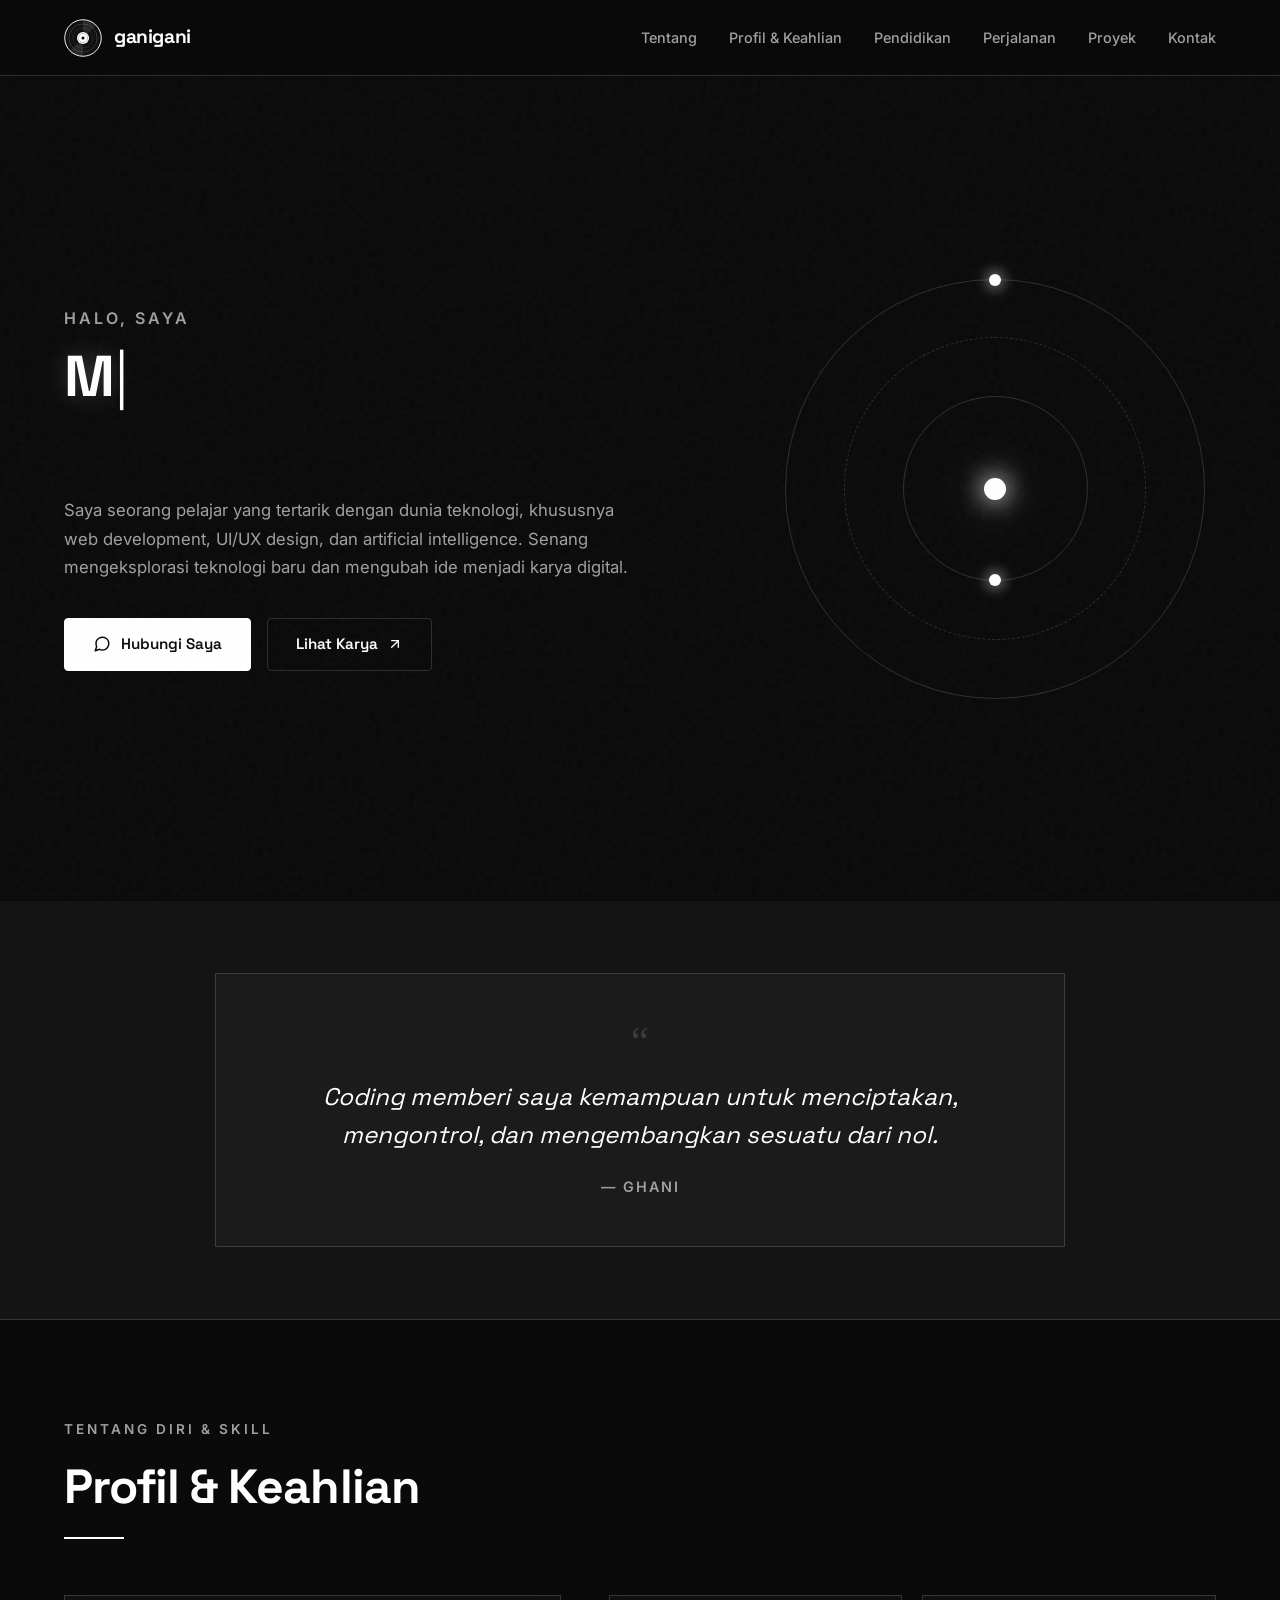
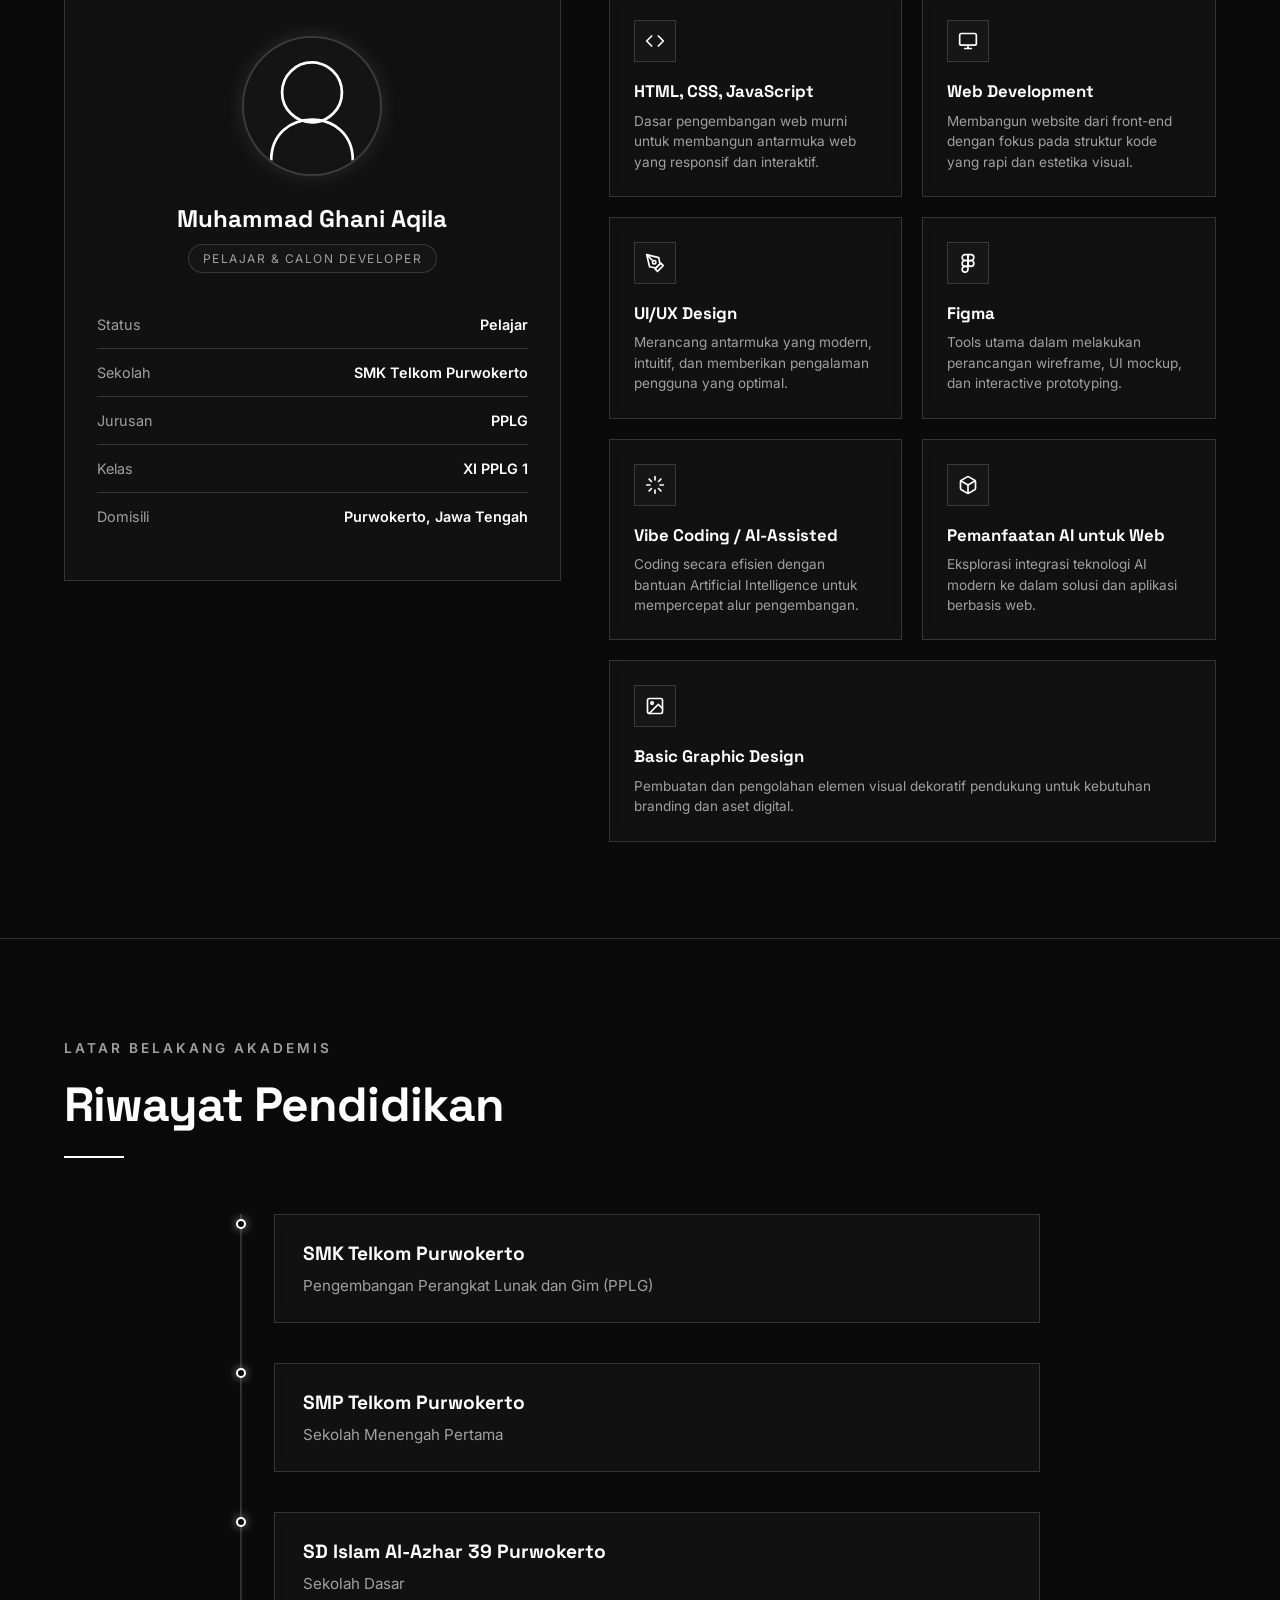
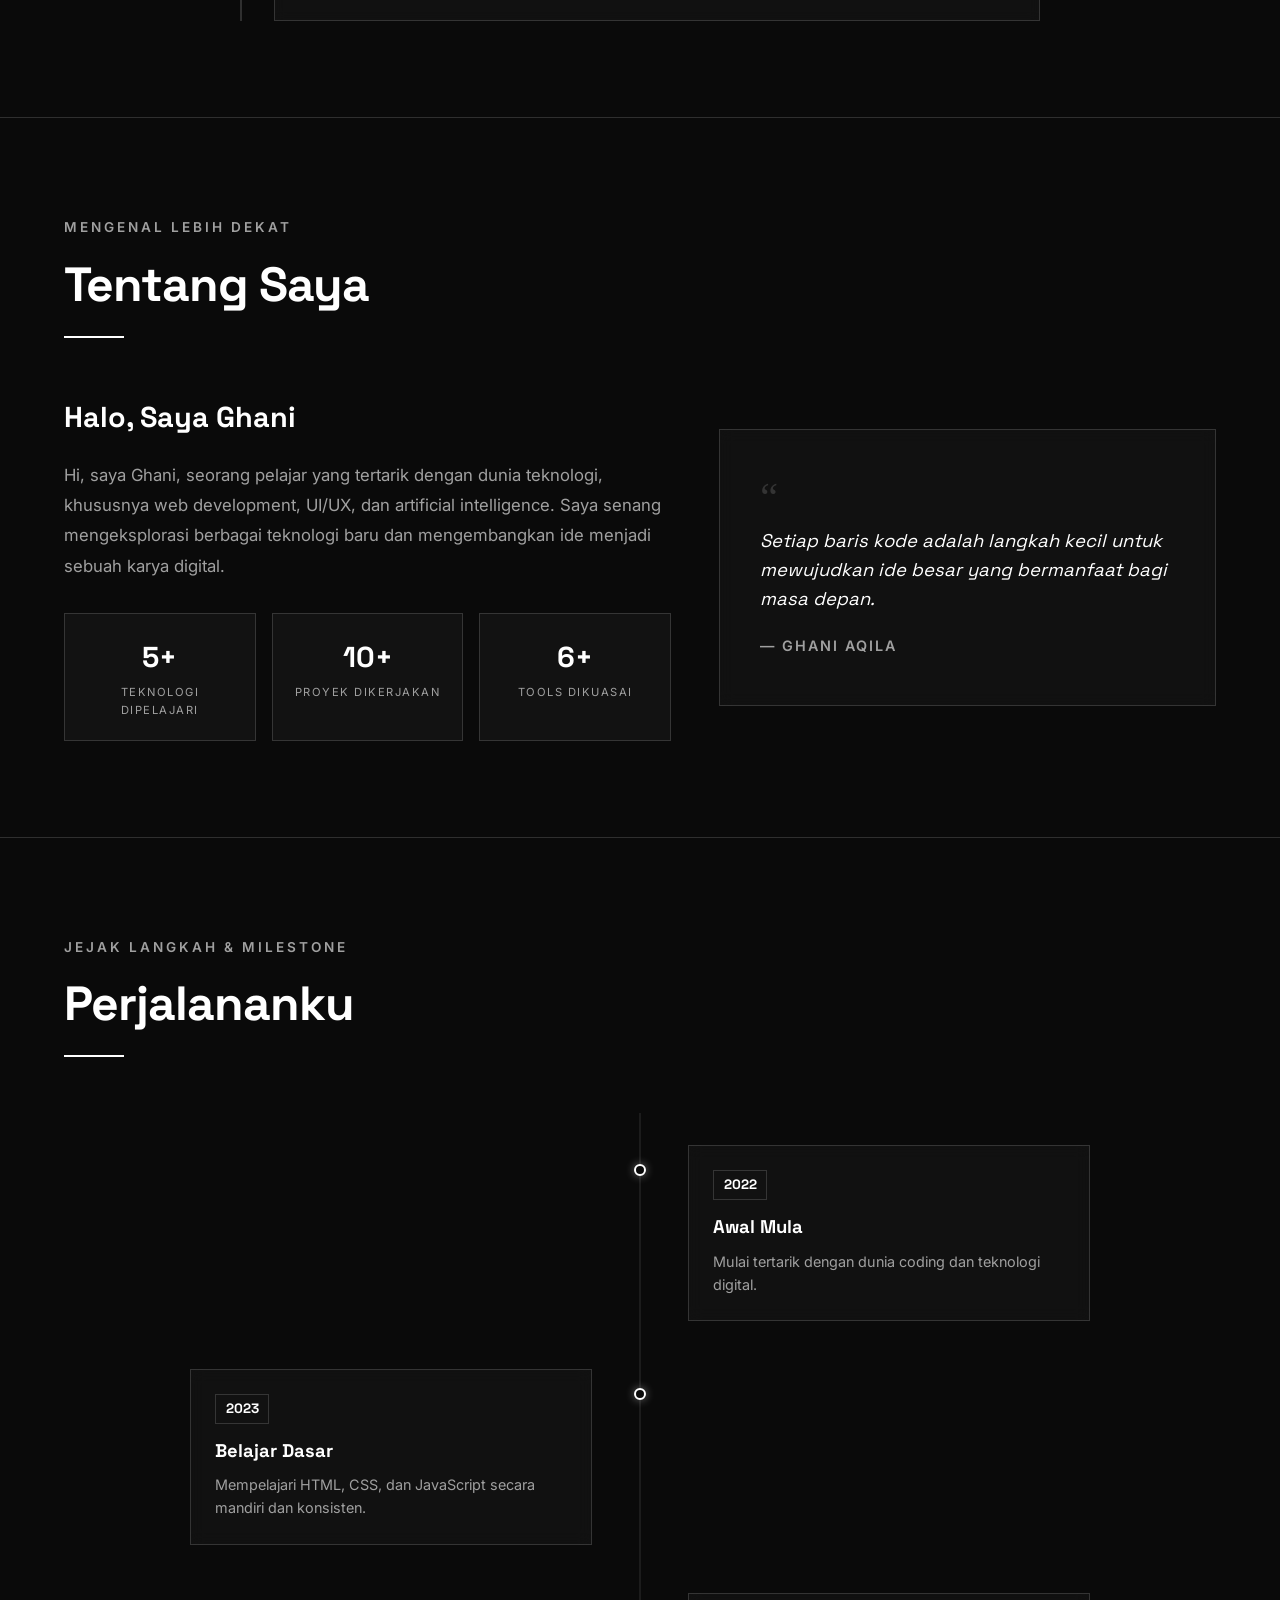
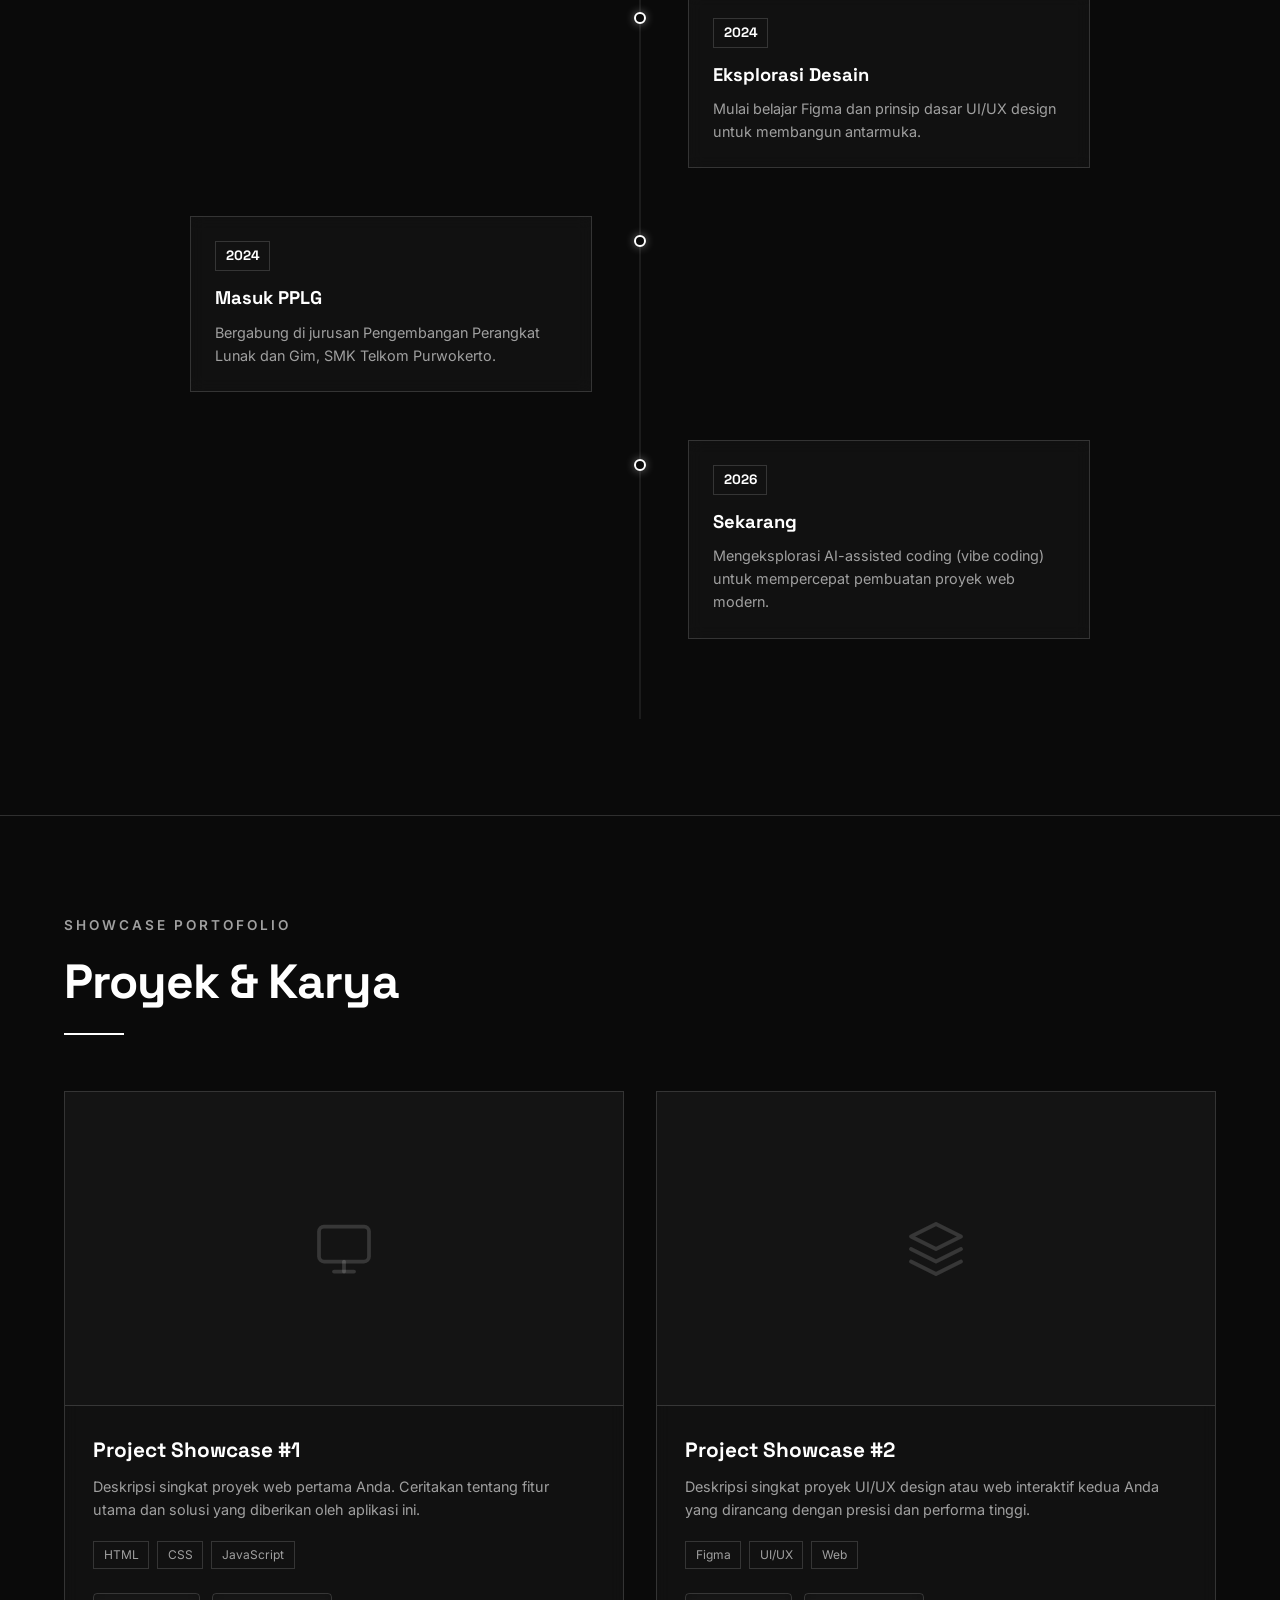
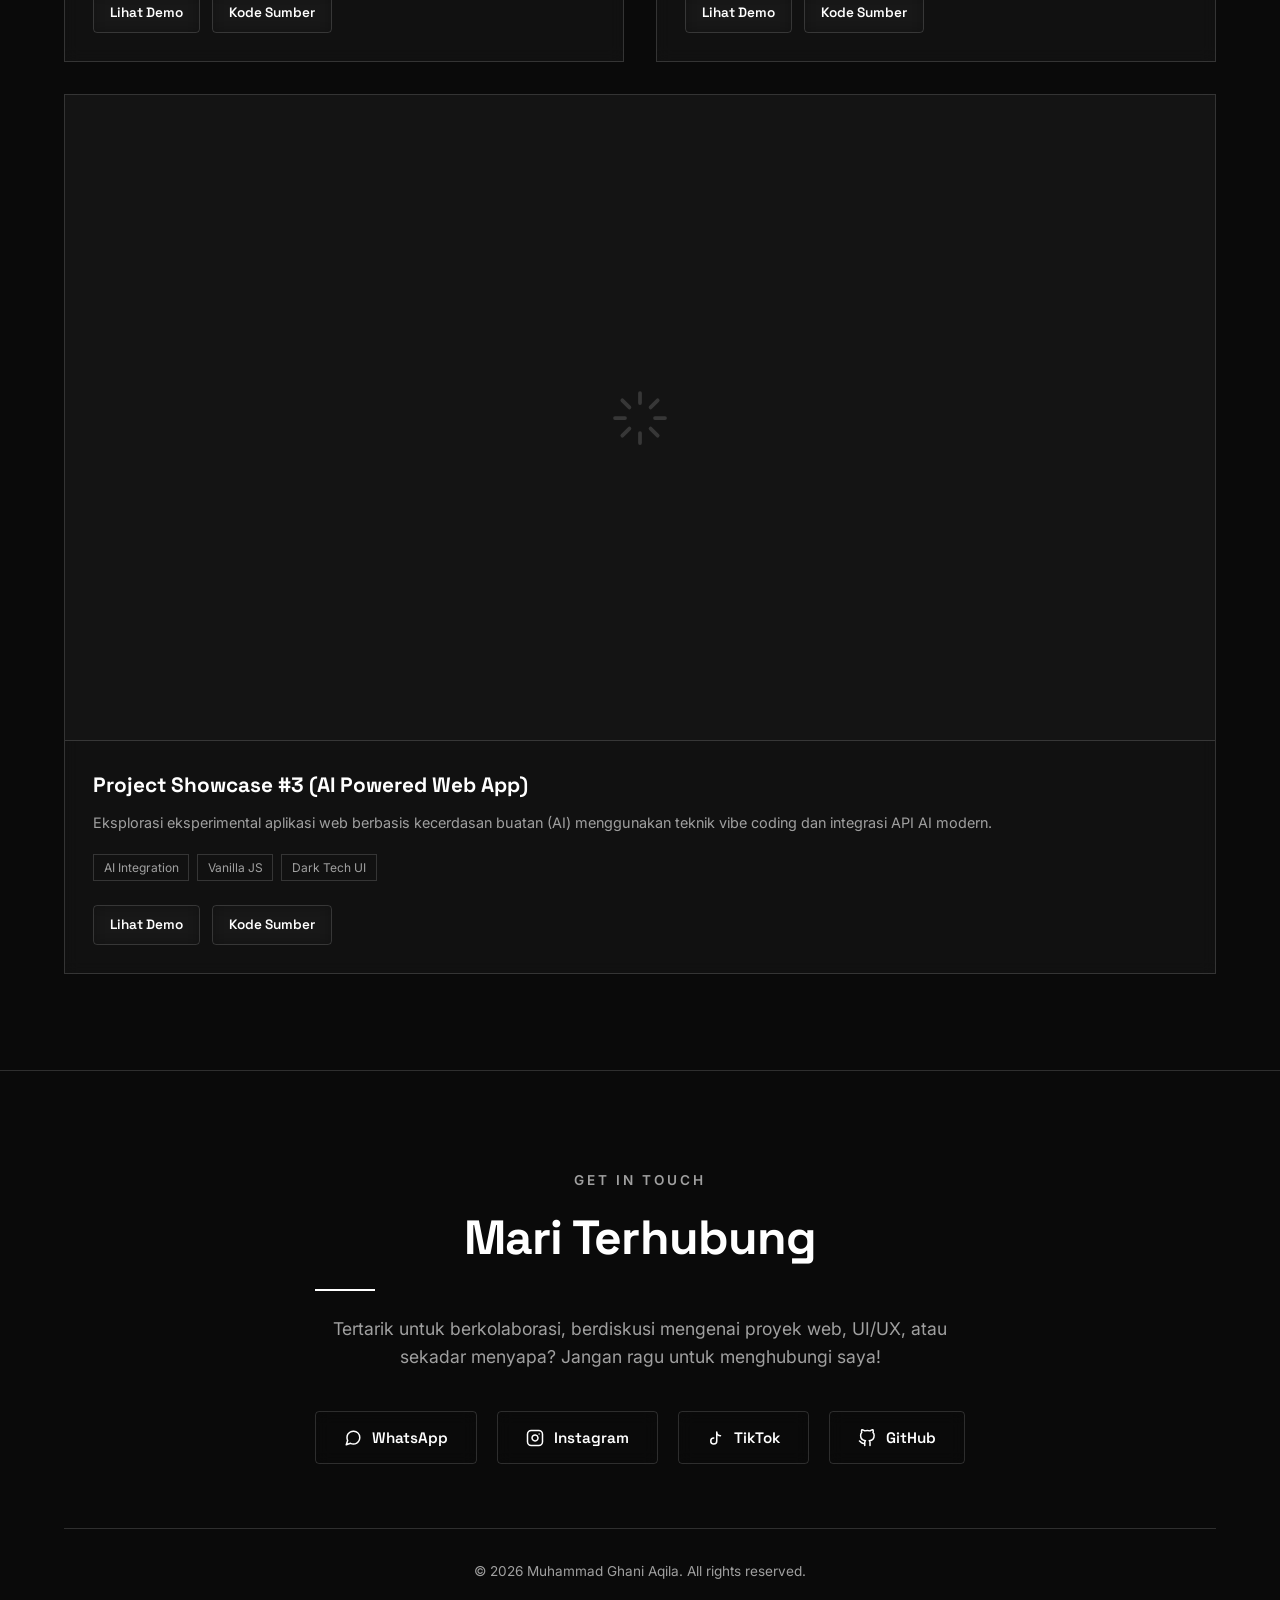
==== index.html @ 7545eb42 "first commit" ====
<!DOCTYPE html>
<html lang="id">
<head>
  <meta charset="UTF-8">
  <meta name="viewport" content="width=device-width, initial-scale=1.0">
  <meta name="description" content="Portofolio Muhammad Ghani Aqila - Pelajar SMK Telkom Purwokerto, Web Developer, UI/UX Enthusiast, dan AI Explorer.">
  <meta name="author" content="Muhammad Ghani Aqila">
  <title>ganigani | Portfolio</title>
  
  <!-- CSS Stylesheet -->
  <link rel="stylesheet" href="css/style.css">
</head>
<body>

  <!-- BACKGROUND NOISE OVERLAY -->
  <div class="noise-overlay" aria-hidden="true"></div>

  <!-- ==========================================
       1. LOADING SCREEN (INTRO)
       ========================================== -->
  <div id="loading-screen">
    <div class="loader-icons">
      <!-- Icon Code -->
      <div class="icon-circle">
        <svg width="22" height="22" viewBox="0 0 24 24" fill="none" stroke="currentColor" stroke-width="2" stroke-linecap="round" stroke-linejoin="round">
          <polyline points="16 18 22 12 16 6"></polyline>
          <polyline points="8 6 2 12 8 18"></polyline>
        </svg>
      </div>
      <!-- Icon Person -->
      <div class="icon-circle">
        <svg width="22" height="22" viewBox="0 0 24 24" fill="none" stroke="currentColor" stroke-width="2" stroke-linecap="round" stroke-linejoin="round">
          <path d="M20 21v-2a4 4 0 0 0-4-4H8a4 4 0 0 0-4 4v2"></path>
          <circle cx="12" cy="7" r="4"></circle>
        </svg>
      </div>
      <!-- Icon Globe -->
      <div class="icon-circle">
        <svg width="22" height="22" viewBox="0 0 24 24" fill="none" stroke="currentColor" stroke-width="2" stroke-linecap="round" stroke-linejoin="round">
          <circle cx="12" cy="12" r="10"></circle>
          <line x1="2" y1="12" x2="22" y2="12"></line>
          <path d="M12 2a15.3 15.3 0 0 1 4 10 15.3 15.3 0 0 1-4 10 15.3 15.3 0 0 1-4-10 15.3 15.3 0 0 1 4-10z"></path>
        </svg>
      </div>
    </div>
    
    <div class="loader-text">
      <p>Welcome To My</p>
      <h2>PORTFOLIO WEBSITE</h2>
    </div>

    <div class="loader-progress-bar">
      <div class="loader-progress-fill"></div>
    </div>
  </div>


  <!-- ==========================================
       2. NAVBAR (STICKY TOP)
       ========================================== -->
  <header class="navbar">
    <div class="container nav-container">
      <a href="#" class="nav-logo">
        <div class="logo-vinyl-icon">
          <svg viewBox="0 0 100 100" width="38" height="38" aria-label="Vinyl Record Logo">
            <circle cx="50" cy="50" r="48" fill="#0a0a0a" stroke="#ffffff" stroke-width="2.5"/>
            <circle cx="50" cy="50" r="42" fill="none" stroke="rgba(255, 255, 255, 0.2)" stroke-width="1"/>
            <circle cx="50" cy="50" r="37" fill="none" stroke="rgba(255, 255, 255, 0.35)" stroke-width="1.5"/>
            <circle cx="50" cy="50" r="32" fill="none" stroke="rgba(255, 255, 255, 0.15)" stroke-width="1"/>
            <circle cx="50" cy="50" r="27" fill="none" stroke="rgba(255, 255, 255, 0.3)" stroke-width="1.2"/>
            <circle cx="50" cy="50" r="22" fill="none" stroke="rgba(255, 255, 255, 0.2)" stroke-width="1"/>
            <path d="M50 2 A48 48 0 0 1 85 15 L50 50 Z" fill="rgba(255, 255, 255, 0.1)"/>
            <path d="M50 98 A48 48 0 0 1 15 85 L50 50 Z" fill="rgba(255, 255, 255, 0.1)"/>
            <circle cx="50" cy="50" r="16" fill="#ffffff"/>
            <circle cx="50" cy="50" r="12" fill="none" stroke="#000000" stroke-width="1" stroke-dasharray="2 1"/>
            <circle cx="50" cy="50" r="4" fill="#0a0a0a"/>
          </svg>
        </div>
        <span class="logo-text">ganigani</span>
      </a>

      <button class="mobile-toggle" id="mobile-toggle" aria-label="Buka Menu Navigasi">
        <svg width="24" height="24" viewBox="0 0 24 24" fill="none" stroke="currentColor" stroke-width="2" stroke-linecap="round" stroke-linejoin="round">
          <line x1="3" y1="12" x2="21" y2="12"></line>
          <line x1="3" y1="6" x2="21" y2="6"></line>
          <line x1="3" y1="18" x2="21" y2="18"></line>
        </svg>
      </button>

      <ul class="nav-links" id="nav-links">
        <li><a href="#tentang" class="nav-link">Tentang</a></li>
        <li><a href="#profil" class="nav-link">Profil & Keahlian</a></li>
        <li><a href="#pendidikan" class="nav-link">Pendidikan</a></li>
        <li><a href="#perjalanan" class="nav-link">Perjalanan</a></li>
        <li><a href="#proyek" class="nav-link">Proyek</a></li>
        <li><a href="#kontak" class="nav-link">Kontak</a></li>
      </ul>
    </div>
  </header>


  <main>
    <!-- ==========================================
         3. HERO SECTION
         ========================================== -->
    <section class="hero-section" id="hero">
      <div class="container">
        <div class="hero-grid">
          
          <!-- Hero Left Content -->
          <div class="hero-content reveal">
            <span class="hero-greeting">Halo, Saya</span>
            <h1 class="hero-title">
              <span id="typewriter" class="typewriter-text"></span><span class="cursor">|</span>
            </h1>
            
            <p class="hero-description">
              Saya seorang pelajar yang tertarik dengan dunia teknologi, khususnya web development, UI/UX design, dan artificial intelligence. Senang mengeksplorasi teknologi baru dan mengubah ide menjadi karya digital.
            </p>

            <div class="hero-cta">
              <!-- TODO: Ganti nomor WA dengan nomor aktif Anda (contoh: https://wa.me/6281234567890) -->
              <a href="https://wa.me/62xxxxxxxxxx" target="_blank" rel="noopener noreferrer" class="btn btn-primary">
                <svg width="18" height="18" viewBox="0 0 24 24" fill="none" stroke="currentColor" stroke-width="2" stroke-linecap="round" stroke-linejoin="round">
                  <path d="M21 11.5a8.38 8.38 0 0 1-.9 3.8 8.5 8.5 0 0 1-7.6 4.7 8.38 8.38 0 0 1-3.8-.9L3 21l1.9-5.7a8.38 8.38 0 0 1-.9-3.8 8.5 8.5 0 0 1 4.7-7.6 8.38 8.38 0 0 1 3.8-.9h.5a8.48 8.48 0 0 1 8 8v.5z"></path>
                </svg>
                Hubungi Saya
              </a>

              <a href="#proyek" class="btn btn-outline">
                Lihat Karya
                <svg width="16" height="16" viewBox="0 0 24 24" fill="none" stroke="currentColor" stroke-width="2" stroke-linecap="round" stroke-linejoin="round">
                  <line x1="7" y1="17" x2="17" y2="7"></line>
                  <polyline points="7 7 17 7 17 17"></polyline>
                </svg>
              </a>
            </div>
          </div>

          <!-- Hero Right - Monochrome Animated Orbit -->
          <div class="hero-visual reveal delay-2">
            <div class="orbit-container">
              <!-- Outer Orbit Ring -->
              <div class="orbit-circle orbit-1">
                <div class="orbit-satellite"></div>
              </div>
              <!-- Middle Orbit Ring -->
              <div class="orbit-circle orbit-2"></div>
              <!-- Inner Orbit Ring -->
              <div class="orbit-circle orbit-3">
                <div class="orbit-satellite" style="top: auto; bottom: -6px;"></div>
              </div>
              <!-- Core Dot -->
              <div class="orbit-center-dot"></div>
            </div>
          </div>

        </div>
      </div>
    </section>


    <!-- ==========================================
         4. QUOTE SECTION
         ========================================== -->
    <section class="quote-section section">
      <div class="container">
        <div class="quote-card reveal">
          <div class="quote-icon">“</div>
          <p class="quote-text">
            Coding memberi saya kemampuan untuk menciptakan, mengontrol, dan mengembangkan sesuatu dari nol.
          </p>
          <div class="quote-author">— Ghani</div>
        </div>
      </div>
    </section>


    <!-- ==========================================
         5. PROFIL & KEAHLIAN
         ========================================== -->
    <section class="section" id="profil">
      <div class="container">
        
        <div class="section-title-wrapper reveal">
          <span class="section-subtitle">Tentang Diri & Skill</span>
          <h2 class="section-title">Profil & Keahlian</h2>
        </div>

        <div class="profile-skills-grid">
          
          <!-- Left Column: Profile Card -->
          <div class="profile-card reveal delay-1">
            <div class="profile-avatar-wrapper">
              <!-- TODO: Ganti foto profil dengan gambar Anda di /assets/images/profile.jpg -->
              <svg class="profile-avatar" viewBox="0 0 100 100" fill="none" xmlns="http://www.w3.org/2000/svg">
                <rect width="100" height="100" fill="#141414"/>
                <circle cx="50" cy="40" r="22" stroke="#ffffff" stroke-width="2"/>
                <path d="M20 90C20 70 35 60 50 60C65 60 80 70 80 90" stroke="#ffffff" stroke-width="2"/>
              </svg>
            </div>

            <h3 class="profile-name">Muhammad Ghani Aqila</h3>
            <span class="profile-badge">Pelajar & Calon Developer</span>

            <ul class="profile-info-list">
              <li class="profile-info-item">
                <span class="info-label">Status</span>
                <span class="info-value">Pelajar</span>
              </li>
              <li class="profile-info-item">
                <span class="info-label">Sekolah</span>
                <span class="info-value">SMK Telkom Purwokerto</span>
              </li>
              <li class="profile-info-item">
                <span class="info-label">Jurusan</span>
                <span class="info-value">PPLG</span>
              </li>
              <li class="profile-info-item">
                <span class="info-label">Kelas</span>
                <span class="info-value">XI PPLG 1</span>
              </li>
              <li class="profile-info-item">
                <span class="info-label">Domisili</span>
                <span class="info-value">Purwokerto, Jawa Tengah</span>
              </li>
            </ul>
          </div>

          <!-- Right Column: Skills Grid -->
          <div class="skills-grid">
            
            <!-- Skill 1 -->
            <div class="skill-card reveal delay-1">
              <div class="skill-icon-box">
                <svg width="20" height="20" viewBox="0 0 24 24" fill="none" stroke="currentColor" stroke-width="2" stroke-linecap="round" stroke-linejoin="round">
                  <polyline points="16 18 22 12 16 6"></polyline>
                  <polyline points="8 6 2 12 8 18"></polyline>
                </svg>
              </div>
              <h4 class="skill-title">HTML, CSS, JavaScript</h4>
              <p class="skill-desc">Dasar pengembangan web murni untuk membangun antarmuka web yang responsif dan interaktif.</p>
            </div>

            <!-- Skill 2 -->
            <div class="skill-card reveal delay-2">
              <div class="skill-icon-box">
                <svg width="20" height="20" viewBox="0 0 24 24" fill="none" stroke="currentColor" stroke-width="2" stroke-linecap="round" stroke-linejoin="round">
                  <rect x="2" y="3" width="20" height="14" rx="2" ry="2"></rect>
                  <line x1="8" y1="21" x2="16" y2="21"></line>
                  <line x1="12" y1="17" x2="12" y2="21"></line>
                </svg>
              </div>
              <h4 class="skill-title">Web Development</h4>
              <p class="skill-desc">Membangun website dari front-end dengan fokus pada struktur kode yang rapi dan estetika visual.</p>
            </div>

            <!-- Skill 3 -->
            <div class="skill-card reveal delay-1">
              <div class="skill-icon-box">
                <svg width="20" height="20" viewBox="0 0 24 24" fill="none" stroke="currentColor" stroke-width="2" stroke-linecap="round" stroke-linejoin="round">
                  <path d="M12 19l7-7 3 3-7 7-3-3z"></path>
                  <path d="M18 13l-1.5-7.5L2 2l3.5 14.5L13 18l5-5z"></path>
                  <path d="M2 2l7.586 7.586"></path>
                  <circle cx="11" cy="11" r="2"></circle>
                </svg>
              </div>
              <h4 class="skill-title">UI/UX Design</h4>
              <p class="skill-desc">Merancang antarmuka yang modern, intuitif, dan memberikan pengalaman pengguna yang optimal.</p>
            </div>

            <!-- Skill 4 -->
            <div class="skill-card reveal delay-2">
              <div class="skill-icon-box">
                <svg width="20" height="20" viewBox="0 0 24 24" fill="none" stroke="currentColor" stroke-width="2" stroke-linecap="round" stroke-linejoin="round">
                  <path d="M5 5.5A3.5 3.5 0 0 1 8.5 2H12v7H8.5A3.5 3.5 0 0 1 5 5.5z"></path>
                  <path d="M12 2h3.5a3.5 3.5 0 1 1 0 7H12V2z"></path>
                  <path d="M12 12.5a3.5 3.5 0 1 1 7 0 3.5 3.5 0 1 1-7 0z"></path>
                  <path d="M5 19.5A3.5 3.5 0 0 1 8.5 16H12v3.5a3.5 3.5 0 1 1-7 0z"></path>
                  <path d="M5 12.5A3.5 3.5 0 0 1 8.5 9H12v7H8.5A3.5 3.5 0 0 1 5 12.5z"></path>
                </svg>
              </div>
              <h4 class="skill-title">Figma</h4>
              <p class="skill-desc">Tools utama dalam melakukan perancangan wireframe, UI mockup, dan interactive prototyping.</p>
            </div>

            <!-- Skill 5 -->
            <div class="skill-card reveal delay-1">
              <div class="skill-icon-box">
                <svg width="20" height="20" viewBox="0 0 24 24" fill="none" stroke="currentColor" stroke-width="2" stroke-linecap="round" stroke-linejoin="round">
                  <path d="M12 2v4M12 18v4M4.93 4.93l2.83 2.83M16.24 16.24l2.83 2.83M2 12h4M18 12h4M4.93 19.07l2.83-2.83M16.24 7.76l2.83-2.83"></path>
                </svg>
              </div>
              <h4 class="skill-title">Vibe Coding / AI-Assisted</h4>
              <p class="skill-desc">Coding secara efisien dengan bantuan Artificial Intelligence untuk mempercepat alur pengembangan.</p>
            </div>

            <!-- Skill 6 -->
            <div class="skill-card reveal delay-2">
              <div class="skill-icon-box">
                <svg width="20" height="20" viewBox="0 0 24 24" fill="none" stroke="currentColor" stroke-width="2" stroke-linecap="round" stroke-linejoin="round">
                  <path d="M21 16V8a2 2 0 0 0-1-1.73l-7-4a2 2 0 0 0-2 0l-7 4A2 2 0 0 0 3 8v8a2 2 0 0 0 1 1.73l7 4a2 2 0 0 0 2 0l7-4A2 2 0 0 0 21 16z"></path>
                  <polyline points="3.27 6.96 12 12.01 20.73 6.96"></polyline>
                  <line x1="12" y1="22.08" x2="12" y2="12"></line>
                </svg>
              </div>
              <h4 class="skill-title">Pemanfaatan AI untuk Web</h4>
              <p class="skill-desc">Eksplorasi integrasi teknologi AI modern ke dalam solusi dan aplikasi berbasis web.</p>
            </div>

            <!-- Skill 7 (Full width span if needed or 7th item) -->
            <div class="skill-card reveal delay-1" style="grid-column: span 2;">
              <div class="skill-icon-box">
                <svg width="20" height="20" viewBox="0 0 24 24" fill="none" stroke="currentColor" stroke-width="2" stroke-linecap="round" stroke-linejoin="round">
                  <rect x="3" y="3" width="18" height="18" rx="2" ry="2"></rect>
                  <circle cx="8.5" cy="8.5" r="1.5"></circle>
                  <polyline points="21 15 16 10 5 21"></polyline>
                </svg>
              </div>
              <h4 class="skill-title">Basic Graphic Design</h4>
              <p class="skill-desc">Pembuatan dan pengolahan elemen visual dekoratif pendukung untuk kebutuhan branding dan aset digital.</p>
            </div>

          </div>

        </div>

      </div>
    </section>


    <!-- ==========================================
         6. RIWAYAT PENDIDIKAN
         ========================================== -->
    <section class="section" id="pendidikan">
      <div class="container">
        
        <div class="section-title-wrapper reveal">
          <span class="section-subtitle">Latar Belakang Akademis</span>
          <h2 class="section-title">Riwayat Pendidikan</h2>
        </div>

        <div class="education-timeline">
          
          <!-- Item 1: SMK -->
          <div class="edu-item reveal delay-1">
            <div class="edu-dot"></div>
            <div class="edu-card">
              <h3 class="edu-school">SMK Telkom Purwokerto</h3>
              <p class="edu-major">Pengembangan Perangkat Lunak dan Gim (PPLG)</p>
            </div>
          </div>

          <!-- Item 2: SMP -->
          <div class="edu-item reveal delay-2">
            <div class="edu-dot"></div>
            <div class="edu-card">
              <h3 class="edu-school">SMP Telkom Purwokerto</h3>
              <p class="edu-major">Sekolah Menengah Pertama</p>
            </div>
          </div>

          <!-- Item 3: SD -->
          <div class="edu-item reveal delay-3">
            <div class="edu-dot"></div>
            <div class="edu-card">
              <h3 class="edu-school">SD Islam Al-Azhar 39 Purwokerto</h3>
              <p class="edu-major">Sekolah Dasar</p>
            </div>
          </div>

        </div>

      </div>
    </section>


    <!-- ==========================================
         7. TENTANG SAYA
         ========================================== -->
    <section class="section" id="tentang">
      <div class="container">
        
        <div class="section-title-wrapper reveal">
          <span class="section-subtitle">Mengenal Lebih Dekat</span>
          <h2 class="section-title">Tentang Saya</h2>
        </div>

        <div class="about-grid">
          
          <!-- Left: Narrative & Stats -->
          <div class="about-text-content reveal delay-1">
            <h3 class="about-heading">Halo, Saya Ghani</h3>
            <p class="about-paragraph">
              Hi, saya Ghani, seorang pelajar yang tertarik dengan dunia teknologi, khususnya web development, UI/UX, dan artificial intelligence. Saya senang mengeksplorasi berbagai teknologi baru dan mengembangkan ide menjadi sebuah karya digital.
            </p>

            <div class="stats-grid">
              <!-- TODO: Ganti angka [X]+ dengan statistik nyata Anda -->
              <div class="stat-box">
                <div class="stat-number">5+</div>
                <div class="stat-label">Teknologi Dipelajari</div>
              </div>

              <div class="stat-box">
                <div class="stat-number">10+</div>
                <div class="stat-label">Proyek Dikerjakan</div>
              </div>

              <div class="stat-box">
                <div class="stat-number">6+</div>
                <div class="stat-label">Tools Dikuasai</div>
              </div>
            </div>
          </div>

          <!-- Right: Quote / Vision Card -->
          <div class="about-vision-card reveal delay-2">
            <div class="quote-card" style="margin: 0; text-align: left;">
              <div class="quote-icon" style="margin-bottom: 0.5rem;">“</div>
              <p class="quote-text" style="font-size: 1.15rem;">
                Setiap baris kode adalah langkah kecil untuk mewujudkan ide besar yang bermanfaat bagi masa depan.
              </p>
              <div class="quote-author" style="margin-top: 1rem;">— Ghani Aqila</div>
            </div>
          </div>

        </div>

      </div>
    </section>


    <!-- ==========================================
         8. PERJALANAN (TIMELINE)
         ========================================== -->
    <section class="section" id="perjalanan">
      <div class="container">
        
        <div class="section-title-wrapper reveal">
          <span class="section-subtitle">Jejak Langkah & Milestone</span>
          <h2 class="section-title">Perjalananku</h2>
        </div>

        <div class="journey-timeline-wrapper">
          <div class="journey-center-line"></div>

          <!-- TODO: Ganti tahun [Tahun] di bawah sesuai timeline pribadi Anda -->
          
          <!-- Timeline 1 -->
          <div class="journey-item reveal delay-1">
            <div class="journey-dot"></div>
            <div class="journey-card">
              <span class="journey-year">2022</span>
              <h3 class="journey-title">Awal Mula</h3>
              <p class="journey-desc">Mulai tertarik dengan dunia coding dan teknologi digital.</p>
            </div>
          </div>

          <!-- Timeline 2 -->
          <div class="journey-item reveal delay-2">
            <div class="journey-dot"></div>
            <div class="journey-card">
              <span class="journey-year">2023</span>
              <h3 class="journey-title">Belajar Dasar</h3>
              <p class="journey-desc">Mempelajari HTML, CSS, dan JavaScript secara mandiri dan konsisten.</p>
            </div>
          </div>

          <!-- Timeline 3 -->
          <div class="journey-item reveal delay-1">
            <div class="journey-dot"></div>
            <div class="journey-card">
              <span class="journey-year">2024</span>
              <h3 class="journey-title">Eksplorasi Desain</h3>
              <p class="journey-desc">Mulai belajar Figma dan prinsip dasar UI/UX design untuk membangun antarmuka.</p>
            </div>
          </div>

          <!-- Timeline 4 -->
          <div class="journey-item reveal delay-2">
            <div class="journey-dot"></div>
            <div class="journey-card">
              <span class="journey-year">2024</span>
              <h3 class="journey-title">Masuk PPLG</h3>
              <p class="journey-desc">Bergabung di jurusan Pengembangan Perangkat Lunak dan Gim, SMK Telkom Purwokerto.</p>
            </div>
          </div>

          <!-- Timeline 5 -->
          <div class="journey-item reveal delay-3">
            <div class="journey-dot"></div>
            <div class="journey-card">
              <span class="journey-year">2026</span>
              <h3 class="journey-title">Sekarang</h3>
              <p class="journey-desc">Mengeksplorasi AI-assisted coding (vibe coding) untuk mempercepat pembuatan proyek web modern.</p>
            </div>
          </div>

        </div>

      </div>
    </section>


    <!-- ==========================================
         9. PROYEK / KARYA
         ========================================== -->
    <section class="section" id="proyek">
      <div class="container">
        
        <div class="section-title-wrapper reveal">
          <span class="section-subtitle">Showcase Portofolio</span>
          <h2 class="section-title">Proyek & Karya</h2>
        </div>

        <div class="projects-grid">
          
          <!-- TODO: Ganti dengan proyekmu - Card Proyek 1 -->
          <div class="project-card reveal delay-1">
            <div class="project-thumb">
              <svg class="project-thumb-svg" viewBox="0 0 24 24" fill="none" stroke="currentColor" stroke-width="1.5" stroke-linecap="round" stroke-linejoin="round">
                <rect x="2" y="3" width="20" height="14" rx="2" ry="2"></rect>
                <line x1="8" y1="21" x2="16" y2="21"></line>
                <line x1="12" y1="17" x2="12" y2="21"></line>
              </svg>
            </div>
            <div class="project-body">
              <h3 class="project-title">Project Showcase #1</h3>
              <p class="project-desc">Deskripsi singkat proyek web pertama Anda. Ceritakan tentang fitur utama dan solusi yang diberikan oleh aplikasi ini.</p>
              <div class="project-tags">
                <span class="tag">HTML</span>
                <span class="tag">CSS</span>
                <span class="tag">JavaScript</span>
              </div>
              <div class="project-actions">
                <!-- TODO: Ganti link demo dan repository proyek Anda -->
                <a href="#" class="btn btn-outline btn-sm">Lihat Demo</a>
                <a href="#" class="btn btn-outline btn-sm">Kode Sumber</a>
              </div>
            </div>
          </div>

          <!-- TODO: Ganti dengan proyekmu - Card Proyek 2 -->
          <div class="project-card reveal delay-2">
            <div class="project-thumb">
              <svg class="project-thumb-svg" viewBox="0 0 24 24" fill="none" stroke="currentColor" stroke-width="1.5" stroke-linecap="round" stroke-linejoin="round">
                <polygon points="12 2 2 7 12 12 22 7 12 2"></polygon>
                <polyline points="2 17 12 22 22 17"></polyline>
                <polyline points="2 12 12 17 22 12"></polyline>
              </svg>
            </div>
            <div class="project-body">
              <h3 class="project-title">Project Showcase #2</h3>
              <p class="project-desc">Deskripsi singkat proyek UI/UX design atau web interaktif kedua Anda yang dirancang dengan presisi dan performa tinggi.</p>
              <div class="project-tags">
                <span class="tag">Figma</span>
                <span class="tag">UI/UX</span>
                <span class="tag">Web</span>
              </div>
              <div class="project-actions">
                <!-- TODO: Ganti link demo dan repository proyek Anda -->
                <a href="#" class="btn btn-outline btn-sm">Lihat Demo</a>
                <a href="#" class="btn btn-outline btn-sm">Kode Sumber</a>
              </div>
            </div>
          </div>

          <!-- TODO: Ganti dengan proyekmu - Card Proyek 3 -->
          <div class="project-card reveal delay-1" style="grid-column: span 2;">
            <div class="project-thumb">
              <svg class="project-thumb-svg" viewBox="0 0 24 24" fill="none" stroke="currentColor" stroke-width="1.5" stroke-linecap="round" stroke-linejoin="round">
                <path d="M12 2v4M12 18v4M4.93 4.93l2.83 2.83M16.24 16.24l2.83 2.83M2 12h4M18 12h4M4.93 19.07l2.83-2.83M16.24 7.76l2.83-2.83"></path>
              </svg>
            </div>
            <div class="project-body">
              <h3 class="project-title">Project Showcase #3 (AI Powered Web App)</h3>
              <p class="project-desc">Eksplorasi eksperimental aplikasi web berbasis kecerdasan buatan (AI) menggunakan teknik vibe coding dan integrasi API AI modern.</p>
              <div class="project-tags">
                <span class="tag">AI Integration</span>
                <span class="tag">Vanilla JS</span>
                <span class="tag">Dark Tech UI</span>
              </div>
              <div class="project-actions">
                <!-- TODO: Ganti link demo dan repository proyek Anda -->
                <a href="#" class="btn btn-outline btn-sm">Lihat Demo</a>
                <a href="#" class="btn btn-outline btn-sm">Kode Sumber</a>
              </div>
            </div>
          </div>

        </div>

      </div>
    </section>


    <!-- ==========================================
         10. KONTAK / FOOTER
         ========================================== -->
    <section class="contact-section section" id="kontak">
      <div class="container">
        <div class="contact-box reveal">
          <span class="section-subtitle">Get In Touch</span>
          <h2 class="section-title" style="margin-bottom: 1.5rem;">Mari Terhubung</h2>
          
          <p class="contact-desc">
            Tertarik untuk berkolaborasi, berdiskusi mengenai proyek web, UI/UX, atau sekadar menyapa? Jangan ragu untuk menghubungi saya!
          </p>

          <div class="social-links">
            <!-- TODO: Ganti link WhatsApp dengan nomor Anda -->
            <a href="https://wa.me/62xxxxxxxxxx" target="_blank" rel="noopener noreferrer" class="btn btn-outline">
              <svg width="18" height="18" viewBox="0 0 24 24" fill="none" stroke="currentColor" stroke-width="2" stroke-linecap="round" stroke-linejoin="round">
                <path d="M21 11.5a8.38 8.38 0 0 1-.9 3.8 8.5 8.5 0 0 1-7.6 4.7 8.38 8.38 0 0 1-3.8-.9L3 21l1.9-5.7a8.38 8.38 0 0 1-.9-3.8 8.5 8.5 0 0 1 4.7-7.6 8.38 8.38 0 0 1 3.8-.9h.5a8.48 8.48 0 0 1 8 8v.5z"></path>
              </svg>
              WhatsApp
            </a>

            <!-- TODO: Ganti username Instagram Anda -->
            <a href="https://instagram.com/username" target="_blank" rel="noopener noreferrer" class="btn btn-outline">
              <svg width="18" height="18" viewBox="0 0 24 24" fill="none" stroke="currentColor" stroke-width="2" stroke-linecap="round" stroke-linejoin="round">
                <rect x="2" y="2" width="20" height="20" rx="5" ry="5"></rect>
                <path d="M16 11.37A4 4 0 1 1 12.63 8 4 4 0 0 1 16 11.37z"></path>
                <line x1="17.5" y1="6.5" x2="17.51" y2="6.5"></line>
              </svg>
              Instagram
            </a>

            <!-- TODO: Ganti username TikTok Anda -->
            <a href="https://tiktok.com/@username" target="_blank" rel="noopener noreferrer" class="btn btn-outline">
              <svg width="18" height="18" viewBox="0 0 24 24" fill="none" stroke="currentColor" stroke-width="2" stroke-linecap="round" stroke-linejoin="round">
                <path d="M9 12a4 4 0 1 0 4 4V4a5 5 0 0 0 5 5"></path>
              </svg>
              TikTok
            </a>

            <!-- TODO: Ganti username GitHub Anda -->
            <a href="https://github.com/username" target="_blank" rel="noopener noreferrer" class="btn btn-outline">
              <svg width="18" height="18" viewBox="0 0 24 24" fill="none" stroke="currentColor" stroke-width="2" stroke-linecap="round" stroke-linejoin="round">
                <path d="M9 19c-5 1.5-5-2.5-7-3m14 6v-3.87a3.37 3.37 0 0 0-.94-2.61c3.14-.35 6.44-1.54 6.44-7A5.44 5.44 0 0 0 20 4.77 5.07 5.07 0 0 0 19.91 1S18.73.65 16 2.48a13.38 13.38 0 0 0-7 0C6.27.65 5.09 1 5.09 1A5.07 5.07 0 0 0 5 4.77a5.44 5.44 0 0 0-1.5 3.78c0 5.42 3.3 6.61 6.44 7A3.37 3.37 0 0 0 9 18.13V22"></path>
              </svg>
              GitHub
            </a>
          </div>
        </div>

        <div class="footer-bottom">
          <p>© 2026 Muhammad Ghani Aqila. All rights reserved.</p>
        </div>

      </div>
    </section>
  </main>

  <!-- JavaScript File -->
  <script src="js/script.js"></script>
</body>
</html>
---- css/style.css ----
/* ==========================================================================
   PORTFOLIO WEBSITE - MUHAMMAD GHANI AQILA
   Style: Dark Tech / Monochrome High Contrast Minimalist
   ========================================================================== */

/* --- GOOGLE FONTS IMPORT --- */
@import url('https://fonts.googleapis.com/css2?family=Inter:wght@300;400;500;600;700&family=Space+Grotesk:wght@400;500;600;700&display=swap');

/* --- DESIGN SYSTEM & CSS VARIABLES --- */
:root {
  --color-bg: #0a0a0a;
  --color-bg-alt: #141414;
  --color-card: rgba(255, 255, 255, 0.03);
  --color-card-hover: rgba(255, 255, 255, 0.07);
  --color-text: #ffffff;
  --color-text-muted: #a0a0a0;
  --color-border: rgba(255, 255, 255, 0.15);
  --color-border-glow: rgba(255, 255, 255, 0.35);
  --font-heading: 'Space Grotesk', -apple-system, BlinkMacSystemFont, sans-serif;
  --font-body: 'Inter', -apple-system, BlinkMacSystemFont, sans-serif;
  --transition-fast: 0.2s ease;
  --transition-normal: 0.4s cubic-bezier(0.16, 1, 0.3, 1);
  --container-width: 1200px;
}

/* --- RESET & BASE STYLES --- */
*, *::before, *::after {
  box-sizing: border-box;
  margin: 0;
  padding: 0;
}

html {
  scroll-behavior: smooth;
  font-size: 16px;
  background-color: var(--color-bg);
  color: var(--color-text);
  font-family: var(--font-body);
  -webkit-font-smoothing: antialiased;
  -moz-osx-font-smoothing: grayscale;
}

body {
  position: relative;
  overflow-x: hidden;
  line-height: 1.6;
  background-color: var(--color-bg);
}

/* --- NOISE / GRAIN OVERLAY --- */
.noise-overlay {
  position: fixed;
  top: 0;
  left: 0;
  width: 100vw;
  height: 100vh;
  pointer-events: none;
  z-index: 90;
  opacity: 0.035;
  background-image: url("data:image/svg+xml,%3Csvg viewBox='0 0 200 200' xmlns='http://www.w3.org/2000/svg'%3E%3Cfilter id='noiseFilter'%3E%3CfeTurbulence type='fractalNoise' baseFrequency='0.8' numOctaves='3' stitchTiles='stitch'/%3E%3C/filter%3E%3Crect width='100%25' height='100%25' filter='url(%23noiseFilter)'/%3E%3C/svg%3E");
}

/* --- LAYOUT CONTAINERS & UTILITIES --- */
.container {
  width: 100%;
  max-width: var(--container-width);
  margin: 0 auto;
  padding: 0 1.5rem;
}

.section {
  padding: 6rem 0;
  position: relative;
  border-bottom: 1px solid var(--color-border);
}

.section-title-wrapper {
  margin-bottom: 3.5rem;
  text-align: left;
}

.section-subtitle {
  display: inline-block;
  font-size: 0.85rem;
  text-transform: uppercase;
  letter-spacing: 3px;
  color: var(--color-text-muted);
  margin-bottom: 0.5rem;
  font-weight: 600;
}

.section-title {
  font-family: var(--font-heading);
  font-size: clamp(2rem, 4vw, 3rem);
  font-weight: 700;
  color: var(--color-text);
  letter-spacing: -0.02em;
  position: relative;
}

.section-title::after {
  content: '';
  display: block;
  width: 60px;
  height: 2px;
  background-color: var(--color-text);
  margin-top: 0.75rem;
}

/* --- SCROLL REVEAL ANIMATIONS --- */
.reveal {
  opacity: 0;
  transform: translateY(30px);
  transition: opacity 0.8s cubic-bezier(0.16, 1, 0.3, 1), transform 0.8s cubic-bezier(0.16, 1, 0.3, 1);
}

.reveal.visible {
  opacity: 1;
  transform: translateY(0);
}

/* Delay modifiers */
.delay-1 { transition-delay: 0.1s; }
.delay-2 { transition-delay: 0.2s; }
.delay-3 { transition-delay: 0.3s; }
.delay-4 { transition-delay: 0.4s; }

/* --- BUTTONS --- */
.btn {
  display: inline-flex;
  align-items: center;
  justify-content: center;
  gap: 0.6rem;
  padding: 0.85rem 1.75rem;
  font-family: var(--font-heading);
  font-size: 0.95rem;
  font-weight: 600;
  text-decoration: none;
  border-radius: 4px;
  cursor: pointer;
  transition: all var(--transition-fast);
  position: relative;
  overflow: hidden;
}

.btn-primary {
  background-color: var(--color-text);
  color: var(--color-bg);
  border: 1px solid var(--color-text);
}

.btn-primary:hover {
  background-color: #e0e0e0;
  box-shadow: 0 0 20px rgba(255, 255, 255, 0.4);
  transform: translateY(-2px);
}

.btn-outline {
  background-color: transparent;
  color: var(--color-text);
  border: 1px solid var(--color-border);
  backdrop-filter: blur(8px);
}

.btn-outline:hover {
  border-color: var(--color-text);
  box-shadow: 0 0 15px rgba(255, 255, 255, 0.2);
  transform: translateY(-2px);
  background-color: rgba(255, 255, 255, 0.05);
}

.btn-sm {
  padding: 0.5rem 1rem;
  font-size: 0.85rem;
}

/* --- 1. LOADING SCREEN --- */
#loading-screen {
  position: fixed;
  top: 0;
  left: 0;
  width: 100%;
  height: 100vh;
  background-color: var(--color-bg);
  z-index: 9999;
  display: flex;
  flex-direction: column;
  align-items: center;
  justify-content: center;
  transition: opacity 0.6s ease, visibility 0.6s ease;
}

#loading-screen.hide {
  opacity: 0;
  visibility: hidden;
  pointer-events: none;
}

.loader-icons {
  display: flex;
  gap: 1.5rem;
  margin-bottom: 2rem;
}

.icon-circle {
  width: 50px;
  height: 50px;
  border-radius: 50%;
  border: 1px solid var(--color-border);
  display: flex;
  align-items: center;
  justify-content: center;
  color: var(--color-text);
  background: rgba(255, 255, 255, 0.02);
  animation: pulseCircle 1.8s infinite ease-in-out alternate;
}

.icon-circle:nth-child(2) { animation-delay: 0.3s; }
.icon-circle:nth-child(3) { animation-delay: 0.6s; }

@keyframes pulseCircle {
  0% { transform: scale(1); border-color: rgba(255, 255, 255, 0.15); }
  100% { transform: scale(1.1); border-color: rgba(255, 255, 255, 0.8); box-shadow: 0 0 15px rgba(255, 255, 255, 0.2); }
}

.loader-text {
  text-align: center;
}

.loader-text p {
  font-size: 0.9rem;
  text-transform: uppercase;
  letter-spacing: 4px;
  color: var(--color-text-muted);
  margin-bottom: 0.5rem;
}

.loader-text h2 {
  font-family: var(--font-heading);
  font-size: clamp(1.5rem, 4vw, 2.5rem);
  font-weight: 700;
  color: var(--color-text);
  text-shadow: 0 0 20px rgba(255, 255, 255, 0.5);
  letter-spacing: -0.02em;
}

.loader-progress-bar {
  width: 180px;
  height: 2px;
  background: rgba(255, 255, 255, 0.1);
  margin-top: 2.5rem;
  position: relative;
  overflow: hidden;
  border-radius: 2px;
}

.loader-progress-fill {
  position: absolute;
  top: 0;
  left: 0;
  height: 100%;
  width: 0%;
  background: var(--color-text);
  box-shadow: 0 0 10px #ffffff;
  animation: loadFill 2.2s ease-in-out forwards;
}

@keyframes loadFill {
  0% { width: 0%; }
  100% { width: 100%; }
}

/* --- 2. NAVBAR --- */
.navbar {
  position: sticky;
  top: 0;
  left: 0;
  width: 100%;
  z-index: 1000;
  background: rgba(10, 10, 10, 0.85);
  backdrop-filter: blur(16px);
  -webkit-backdrop-filter: blur(16px);
  border-bottom: 1px solid var(--color-border);
  transition: all var(--transition-fast);
}

.nav-container {
  display: flex;
  align-items: center;
  justify-content: space-between;
  height: 75px;
}

.nav-logo {
  display: flex;
  align-items: center;
  gap: 0.75rem;
  text-decoration: none;
  color: var(--color-text);
}

.logo-vinyl-icon {
  width: 38px;
  height: 38px;
  display: flex;
  align-items: center;
  justify-content: center;
  border-radius: 50%;
  transition: transform 0.6s cubic-bezier(0.16, 1, 0.3, 1), filter 0.3s ease;
}

.nav-logo:hover .logo-vinyl-icon {
  transform: rotate(180deg) scale(1.08);
  filter: drop-shadow(0 0 10px rgba(255, 255, 255, 0.6));
}

.logo-text {
  font-family: var(--font-heading);
  font-size: 1.2rem;
  font-weight: 700;
  letter-spacing: -0.02em;
}

.nav-links {
  display: flex;
  list-style: none;
  gap: 2rem;
}

.nav-link {
  text-decoration: none;
  color: var(--color-text-muted);
  font-size: 0.9rem;
  font-weight: 500;
  position: relative;
  padding: 0.3rem 0;
  transition: color var(--transition-fast);
}

.nav-link::after {
  content: '';
  position: absolute;
  bottom: 0;
  left: 0;
  width: 0%;
  height: 1px;
  background-color: var(--color-text);
  transition: width var(--transition-fast);
}

.nav-link:hover {
  color: var(--color-text);
}

.nav-link:hover::after {
  width: 100%;
}

.mobile-toggle {
  display: none;
  background: none;
  border: none;
  color: var(--color-text);
  cursor: pointer;
  padding: 0.5rem;
}

/* --- 3. HERO SECTION --- */
.hero-section {
  min-height: calc(100vh - 75px);
  display: flex;
  align-items: center;
  padding: 4rem 0;
}

.hero-grid {
  display: grid;
  grid-template-columns: 1.2fr 0.8fr;
  gap: 3rem;
  align-items: center;
}

.hero-greeting {
  display: inline-block;
  font-size: 1rem;
  text-transform: uppercase;
  letter-spacing: 3px;
  color: var(--color-text-muted);
  margin-bottom: 0.75rem;
  font-weight: 600;
}

.hero-title {
  font-family: var(--font-heading);
  font-size: clamp(2.2rem, 4.5vw, 3.8rem);
  font-weight: 700;
  line-height: 1.15;
  letter-spacing: -0.03em;
  margin-bottom: 1.25rem;
  min-height: 2.3em;
}

.typewriter-text {
  color: var(--color-text);
  text-shadow: 0 0 25px rgba(255, 255, 255, 0.2);
}

.cursor {
  display: inline-block;
  font-weight: 300;
  color: var(--color-text);
  animation: blink 0.8s infinite;
  margin-left: 2px;
}

@keyframes blink {
  0%, 100% { opacity: 1; }
  50% { opacity: 0; }
}

.hero-description {
  font-size: 1.05rem;
  color: var(--color-text-muted);
  max-width: 580px;
  margin-bottom: 2.25rem;
  line-height: 1.7;
}

.hero-cta {
  display: flex;
  gap: 1rem;
  flex-wrap: wrap;
}

/* Orbit Visual Component */
.orbit-container {
  position: relative;
  width: 100%;
  aspect-ratio: 1 / 1;
  max-width: 420px;
  margin: 0 auto;
  display: flex;
  align-items: center;
  justify-content: center;
}

.orbit-circle {
  position: absolute;
  border-radius: 50%;
  border: 1px solid var(--color-border);
}

.orbit-1 {
  width: 100%;
  height: 100%;
  animation: rotate 25s linear infinite;
}

.orbit-2 {
  width: 72%;
  height: 72%;
  border-style: dashed;
  animation: rotate 18s linear infinite reverse;
}

.orbit-3 {
  width: 44%;
  height: 44%;
  animation: rotate 12s linear infinite;
}

.orbit-center-dot {
  width: 22px;
  height: 22px;
  background-color: var(--color-text);
  border-radius: 50%;
  box-shadow: 0 0 25px var(--color-text), 0 0 50px rgba(255, 255, 255, 0.5);
}

.orbit-satellite {
  position: absolute;
  top: -6px;
  left: 50%;
  transform: translateX(-50%);
  width: 12px;
  height: 12px;
  background-color: var(--color-text);
  border-radius: 50%;
  box-shadow: 0 0 15px #ffffff;
}

@keyframes rotate {
  from { transform: rotate(0deg); }
  to { transform: rotate(360deg); }
}

/* --- 4. QUOTE SECTION --- */
.quote-section {
  padding: 4.5rem 0;
  background-color: var(--color-bg-alt);
}

.quote-card {
  border: 1px solid var(--color-border);
  background: var(--color-card);
  padding: 3rem 2.5rem;
  text-align: center;
  max-width: 850px;
  margin: 0 auto;
  position: relative;
  backdrop-filter: blur(8px);
}

.quote-icon {
  font-size: 2.5rem;
  color: var(--color-border);
  line-height: 1;
  margin-bottom: 1rem;
  font-family: Georgia, serif;
}

.quote-text {
  font-family: var(--font-heading);
  font-size: clamp(1.15rem, 2.5vw, 1.5rem);
  font-style: italic;
  font-weight: 400;
  color: var(--color-text);
  line-height: 1.6;
  margin-bottom: 1.25rem;
}

.quote-author {
  font-size: 0.9rem;
  text-transform: uppercase;
  letter-spacing: 2px;
  color: var(--color-text-muted);
  font-weight: 600;
}

/* --- 5. PROFIL & KEAHLIAN --- */
.profile-skills-grid {
  display: grid;
  grid-template-columns: 0.9fr 1.1fr;
  gap: 3rem;
  align-items: start;
}

/* Left: Profile Card */
.profile-card {
  border: 1px solid var(--color-border);
  background: var(--color-card);
  padding: 2.5rem 2rem;
  backdrop-filter: blur(10px);
  text-align: center;
}

.profile-avatar-wrapper {
  position: relative;
  width: 140px;
  height: 140px;
  margin: 0 auto 1.5rem auto;
}

.profile-avatar {
  width: 100%;
  height: 100%;
  border-radius: 50%;
  object-fit: cover;
  border: 2px solid var(--color-border);
  box-shadow: 0 0 20px rgba(255, 255, 255, 0.1);
  background: #1a1a1a;
}

.profile-name {
  font-family: var(--font-heading);
  font-size: 1.5rem;
  font-weight: 700;
  margin-bottom: 0.3rem;
}

.profile-badge {
  display: inline-block;
  padding: 0.25rem 0.85rem;
  font-size: 0.75rem;
  text-transform: uppercase;
  letter-spacing: 1.5px;
  border: 1px solid var(--color-border);
  border-radius: 20px;
  color: var(--color-text-muted);
  margin-bottom: 1.75rem;
  background: rgba(255, 255, 255, 0.02);
}

.profile-info-list {
  list-style: none;
  text-align: left;
}

.profile-info-item {
  display: flex;
  justify-content: space-between;
  padding: 0.75rem 0;
  border-bottom: 1px solid var(--color-border);
  font-size: 0.9rem;
}

.profile-info-item:last-child {
  border-bottom: none;
}

.info-label {
  color: var(--color-text-muted);
}

.info-value {
  color: var(--color-text);
  font-weight: 600;
  text-align: right;
}

/* Right: Skills Grid */
.skills-grid {
  display: grid;
  grid-template-columns: repeat(2, 1fr);
  gap: 1.25rem;
}

.skill-card {
  border: 1px solid var(--color-border);
  background: var(--color-card);
  padding: 1.5rem;
  transition: all var(--transition-fast);
  backdrop-filter: blur(6px);
}

.skill-card:hover {
  border-color: var(--color-text);
  background: var(--color-card-hover);
  transform: translateY(-3px);
  box-shadow: 0 5px 20px rgba(255, 255, 255, 0.05);
}

.skill-icon-box {
  width: 42px;
  height: 42px;
  border: 1px solid var(--color-border);
  display: flex;
  align-items: center;
  justify-content: center;
  margin-bottom: 1rem;
  color: var(--color-text);
  background: rgba(255, 255, 255, 0.02);
}

.skill-title {
  font-family: var(--font-heading);
  font-size: 1.05rem;
  font-weight: 700;
  margin-bottom: 0.35rem;
}

.skill-desc {
  font-size: 0.85rem;
  color: var(--color-text-muted);
  line-height: 1.5;
}

/* --- 6. RIWAYAT PENDIDIKAN --- */
.education-timeline {
  max-width: 800px;
  margin: 0 auto;
  border-left: 2px solid var(--color-border);
  padding-left: 2rem;
  position: relative;
}

.edu-item {
  position: relative;
  margin-bottom: 2.5rem;
}

.edu-item:last-child {
  margin-bottom: 0;
}

.edu-dot {
  position: absolute;
  left: calc(-2rem - 6px);
  top: 0.3rem;
  width: 10px;
  height: 10px;
  background-color: var(--color-bg);
  border: 2px solid var(--color-text);
  border-radius: 50%;
  box-shadow: 0 0 10px rgba(255, 255, 255, 0.5);
  transition: all var(--transition-fast);
}

.edu-item:hover .edu-dot {
  background-color: var(--color-text);
  box-shadow: 0 0 15px #ffffff;
}

.edu-card {
  border: 1px solid var(--color-border);
  background: var(--color-card);
  padding: 1.5rem 1.75rem;
  backdrop-filter: blur(6px);
  transition: all var(--transition-fast);
}

.edu-card:hover {
  border-color: var(--color-border-glow);
  transform: translateX(5px);
}

.edu-school {
  font-family: var(--font-heading);
  font-size: 1.2rem;
  font-weight: 700;
  margin-bottom: 0.25rem;
}

.edu-major {
  font-size: 0.95rem;
  color: var(--color-text-muted);
}

/* --- 7. TENTANG SAYA --- */
.about-grid {
  display: grid;
  grid-template-columns: 1.1fr 0.9fr;
  gap: 3rem;
  align-items: center;
}

.about-heading {
  font-family: var(--font-heading);
  font-size: 1.8rem;
  font-weight: 700;
  margin-bottom: 1.25rem;
}

.about-paragraph {
  font-size: 1.05rem;
  color: var(--color-text-muted);
  line-height: 1.8;
  margin-bottom: 2rem;
}

.stats-grid {
  display: grid;
  grid-template-columns: repeat(3, 1fr);
  gap: 1rem;
}

.stat-box {
  border: 1px solid var(--color-border);
  background: var(--color-card);
  padding: 1.25rem 1rem;
  text-align: center;
}

.stat-number {
  font-family: var(--font-heading);
  font-size: 1.8rem;
  font-weight: 700;
  color: var(--color-text);
  margin-bottom: 0.25rem;
}

.stat-label {
  font-size: 0.7rem;
  text-transform: uppercase;
  letter-spacing: 1.5px;
  color: var(--color-text-muted);
}

/* --- 8. PERJALANAN (TIMELINE) --- */
.journey-timeline-wrapper {
  position: relative;
  max-width: 900px;
  margin: 0 auto;
  padding: 2rem 0;
}

.journey-center-line {
  position: absolute;
  left: 50%;
  top: 0;
  bottom: 0;
  width: 1px;
  background: var(--color-border);
  transform: translateX(-50%);
}

.journey-item {
  display: flex;
  justify-content: flex-end;
  padding-right: 3rem;
  position: relative;
  margin-bottom: 3rem;
  width: 50%;
}

.journey-item:nth-child(even) {
  align-self: flex-end;
  margin-left: auto;
  justify-content: flex-start;
  padding-right: 0;
  padding-left: 3rem;
}

.journey-dot {
  position: absolute;
  right: -6px;
  top: 1.2rem;
  width: 12px;
  height: 12px;
  background-color: var(--color-bg);
  border: 2px solid var(--color-text);
  border-radius: 50%;
  z-index: 2;
  box-shadow: 0 0 10px rgba(255, 255, 255, 0.4);
}

.journey-item:nth-child(even) .journey-dot {
  right: auto;
  left: -6px;
}

.journey-card {
  border: 1px solid var(--color-border);
  background: var(--color-card);
  padding: 1.5rem;
  backdrop-filter: blur(8px);
  width: 100%;
  transition: all var(--transition-fast);
}

.journey-card:hover {
  border-color: var(--color-text);
  transform: scale(1.02);
}

.journey-year {
  display: inline-block;
  font-family: var(--font-heading);
  font-size: 0.85rem;
  font-weight: 700;
  padding: 0.2rem 0.6rem;
  border: 1px solid var(--color-border);
  margin-bottom: 0.75rem;
  color: var(--color-text);
}

.journey-title {
  font-family: var(--font-heading);
  font-size: 1.15rem;
  font-weight: 700;
  margin-bottom: 0.5rem;
}

.journey-desc {
  font-size: 0.9rem;
  color: var(--color-text-muted);
  line-height: 1.6;
}

/* --- 9. PROYEK / KARYA --- */
.projects-grid {
  display: grid;
  grid-template-columns: repeat(2, 1fr);
  gap: 2rem;
}

.project-card {
  border: 1px solid var(--color-border);
  background: var(--color-card);
  overflow: hidden;
  backdrop-filter: blur(8px);
  transition: all var(--transition-fast);
  display: flex;
  flex-direction: column;
}

.project-card:hover {
  border-color: var(--color-text);
  transform: translateY(-5px);
  box-shadow: 0 10px 30px rgba(255, 255, 255, 0.05);
}

.project-thumb {
  width: 100%;
  aspect-ratio: 16 / 9;
  background: var(--color-bg-alt);
  border-bottom: 1px solid var(--color-border);
  display: flex;
  align-items: center;
  justify-content: center;
  position: relative;
  overflow: hidden;
}

.project-thumb-svg {
  width: 60px;
  height: 60px;
  color: var(--color-border);
  transition: color var(--transition-fast);
}

.project-card:hover .project-thumb-svg {
  color: var(--color-text);
}

.project-body {
  padding: 1.75rem;
  display: flex;
  flex-direction: column;
  flex-grow: 1;
}

.project-title {
  font-family: var(--font-heading);
  font-size: 1.3rem;
  font-weight: 700;
  margin-bottom: 0.5rem;
}

.project-desc {
  font-size: 0.9rem;
  color: var(--color-text-muted);
  line-height: 1.6;
  margin-bottom: 1.25rem;
  flex-grow: 1;
}

.project-tags {
  display: flex;
  gap: 0.5rem;
  flex-wrap: wrap;
  margin-bottom: 1.5rem;
}

.tag {
  font-size: 0.75rem;
  padding: 0.2rem 0.6rem;
  border: 1px solid var(--color-border);
  color: var(--color-text-muted);
}

.project-actions {
  display: flex;
  gap: 0.75rem;
}

/* --- 10. KONTAK & FOOTER --- */
.contact-section {
  text-align: center;
  padding: 6rem 0 4rem 0;
}

.contact-box {
  max-width: 650px;
  margin: 0 auto;
}

.contact-desc {
  font-size: 1.1rem;
  color: var(--color-text-muted);
  margin-bottom: 2.5rem;
}

.social-links {
  display: flex;
  justify-content: center;
  gap: 1.25rem;
  flex-wrap: wrap;
  margin-bottom: 4rem;
}

.footer-bottom {
  padding: 2rem 0;
  text-align: center;
  font-size: 0.85rem;
  color: var(--color-text-muted);
  border-top: 1px solid var(--color-border);
  margin-top: 4rem;
}

/* --- RESPONSIVE MEDIA QUERIES --- */
@media (max-width: 1024px) {
  .hero-grid,
  .profile-skills-grid,
  .about-grid {
    grid-template-columns: 1fr;
    gap: 3.5rem;
  }

  .orbit-container {
    max-width: 320px;
  }
}

@media (max-width: 768px) {
  .section {
    padding: 4rem 0;
  }

  .nav-links {
    position: fixed;
    top: 75px;
    left: 0;
    width: 100%;
    background: var(--color-bg);
    border-bottom: 1px solid var(--color-border);
    flex-direction: column;
    padding: 2rem;
    gap: 1.5rem;
    transform: translateY(-150%);
    transition: transform var(--transition-normal);
  }

  .nav-links.active {
    transform: translateY(0);
  }

  .mobile-toggle {
    display: block;
  }

  .skills-grid,
  .projects-grid {
    grid-template-columns: 1fr;
  }

  .journey-center-line {
    left: 20px;
  }

  .journey-item {
    width: 100%;
    padding-left: 3rem;
    padding-right: 0;
    margin-left: 0 !important;
  }

  .journey-dot,
  .journey-item:nth-child(even) .journey-dot {
    left: 14px;
    right: auto;
  }

  .stats-grid {
    grid-template-columns: 1fr;
  }
}

@media (max-width: 480px) {
  .hero-cta {
    flex-direction: column;
    width: 100%;
  }

  .btn {
    width: 100%;
  }
}
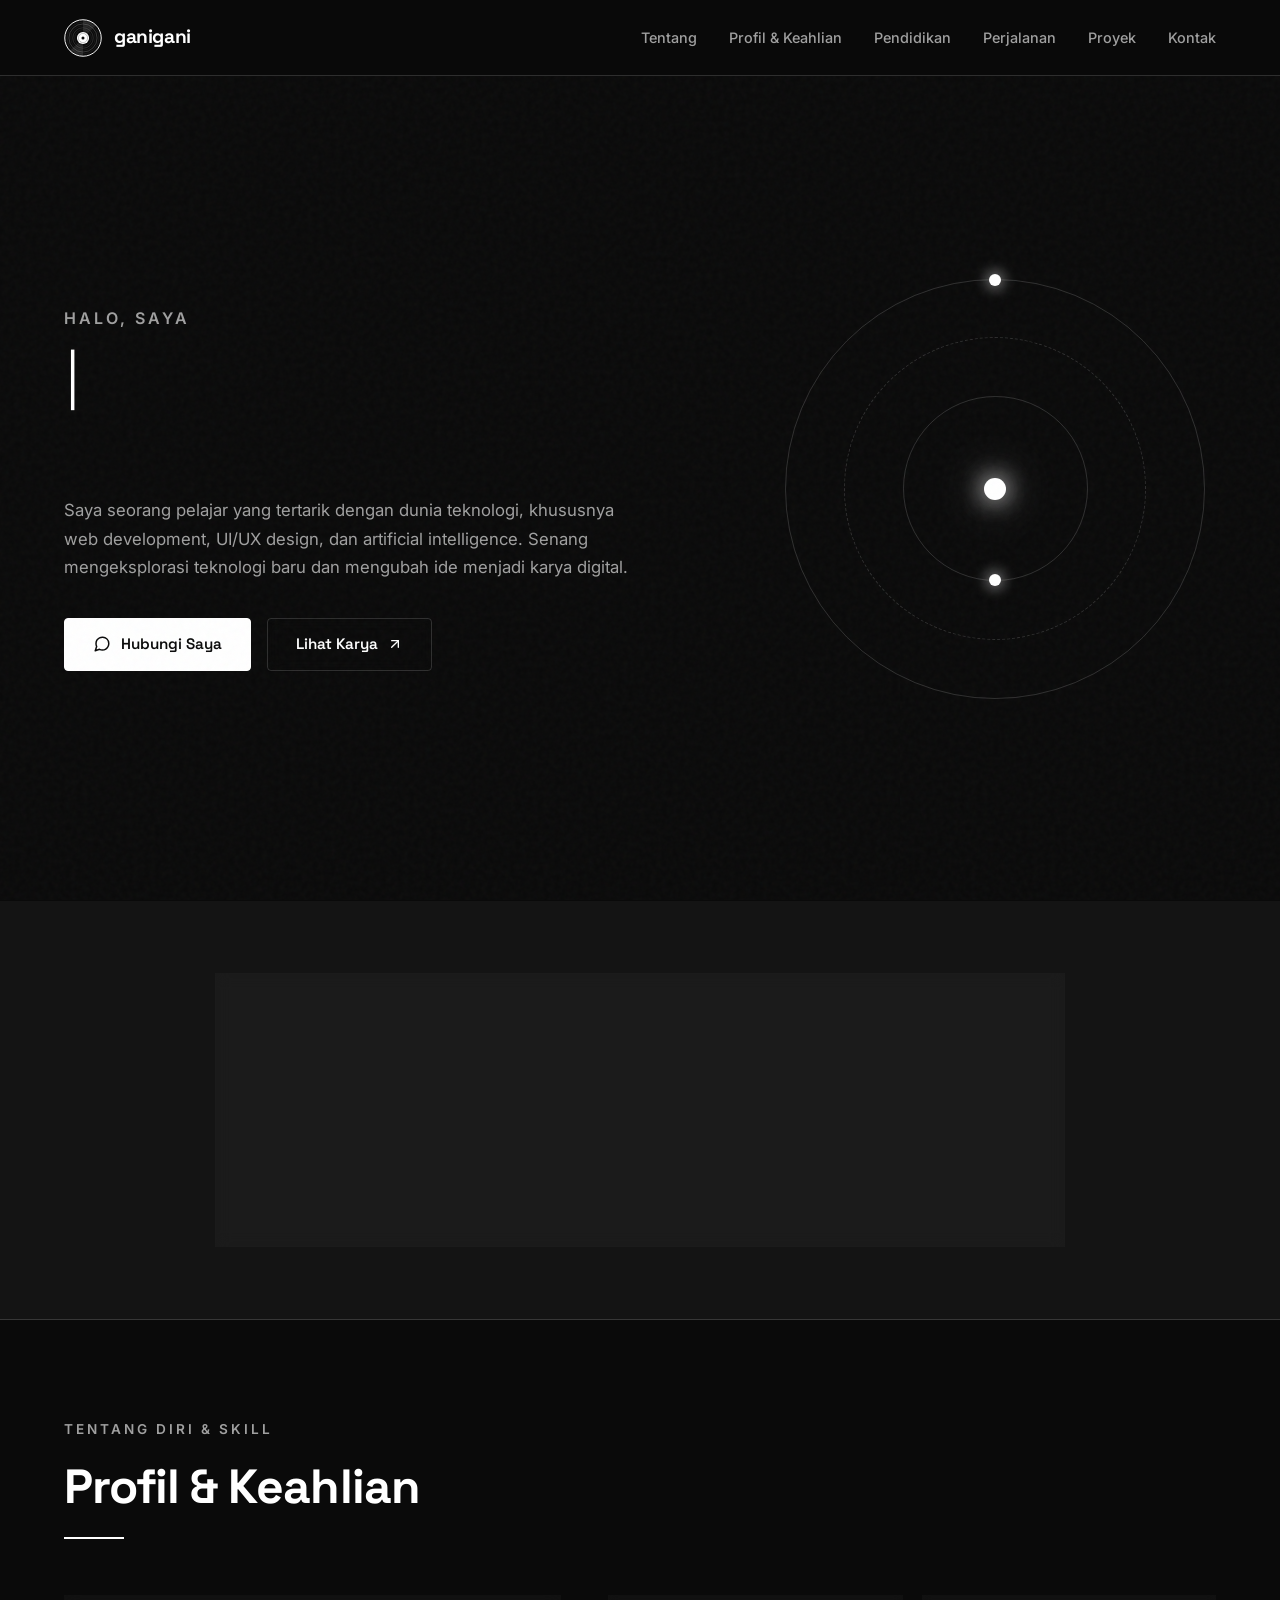
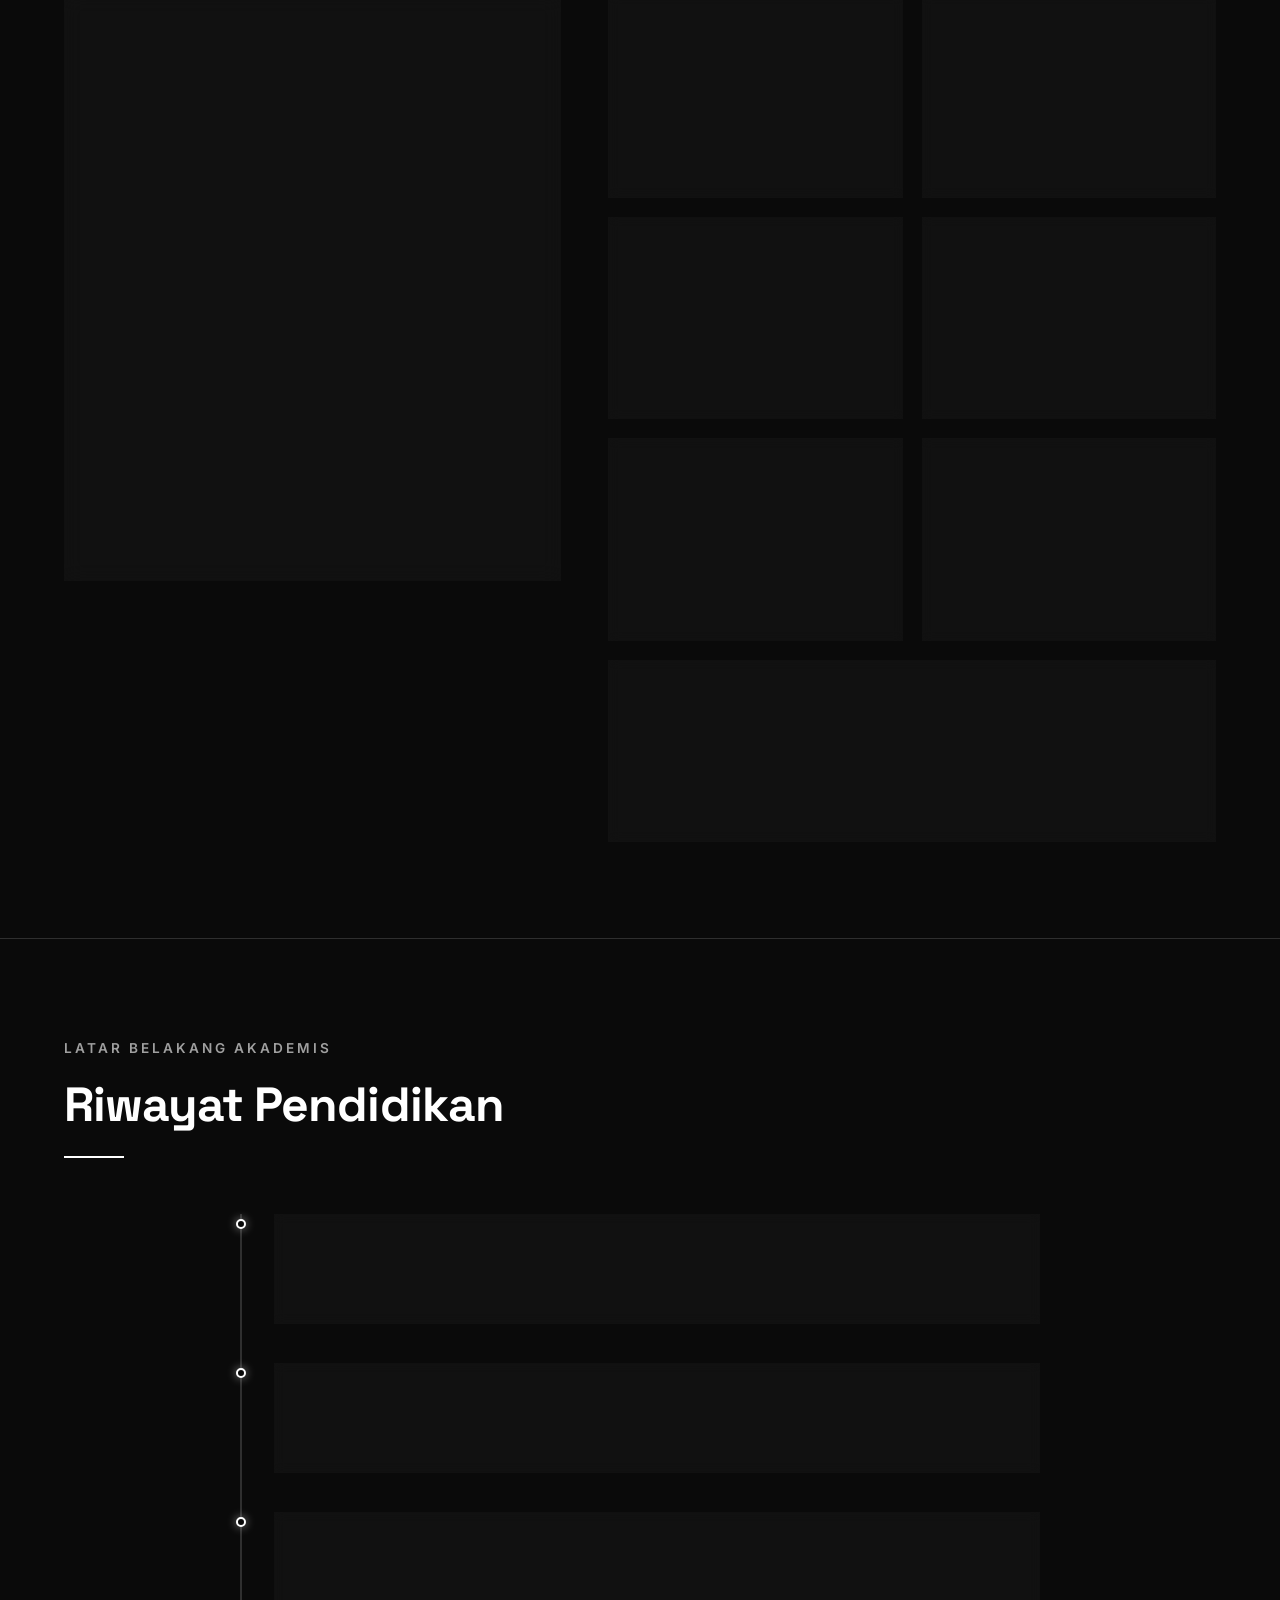
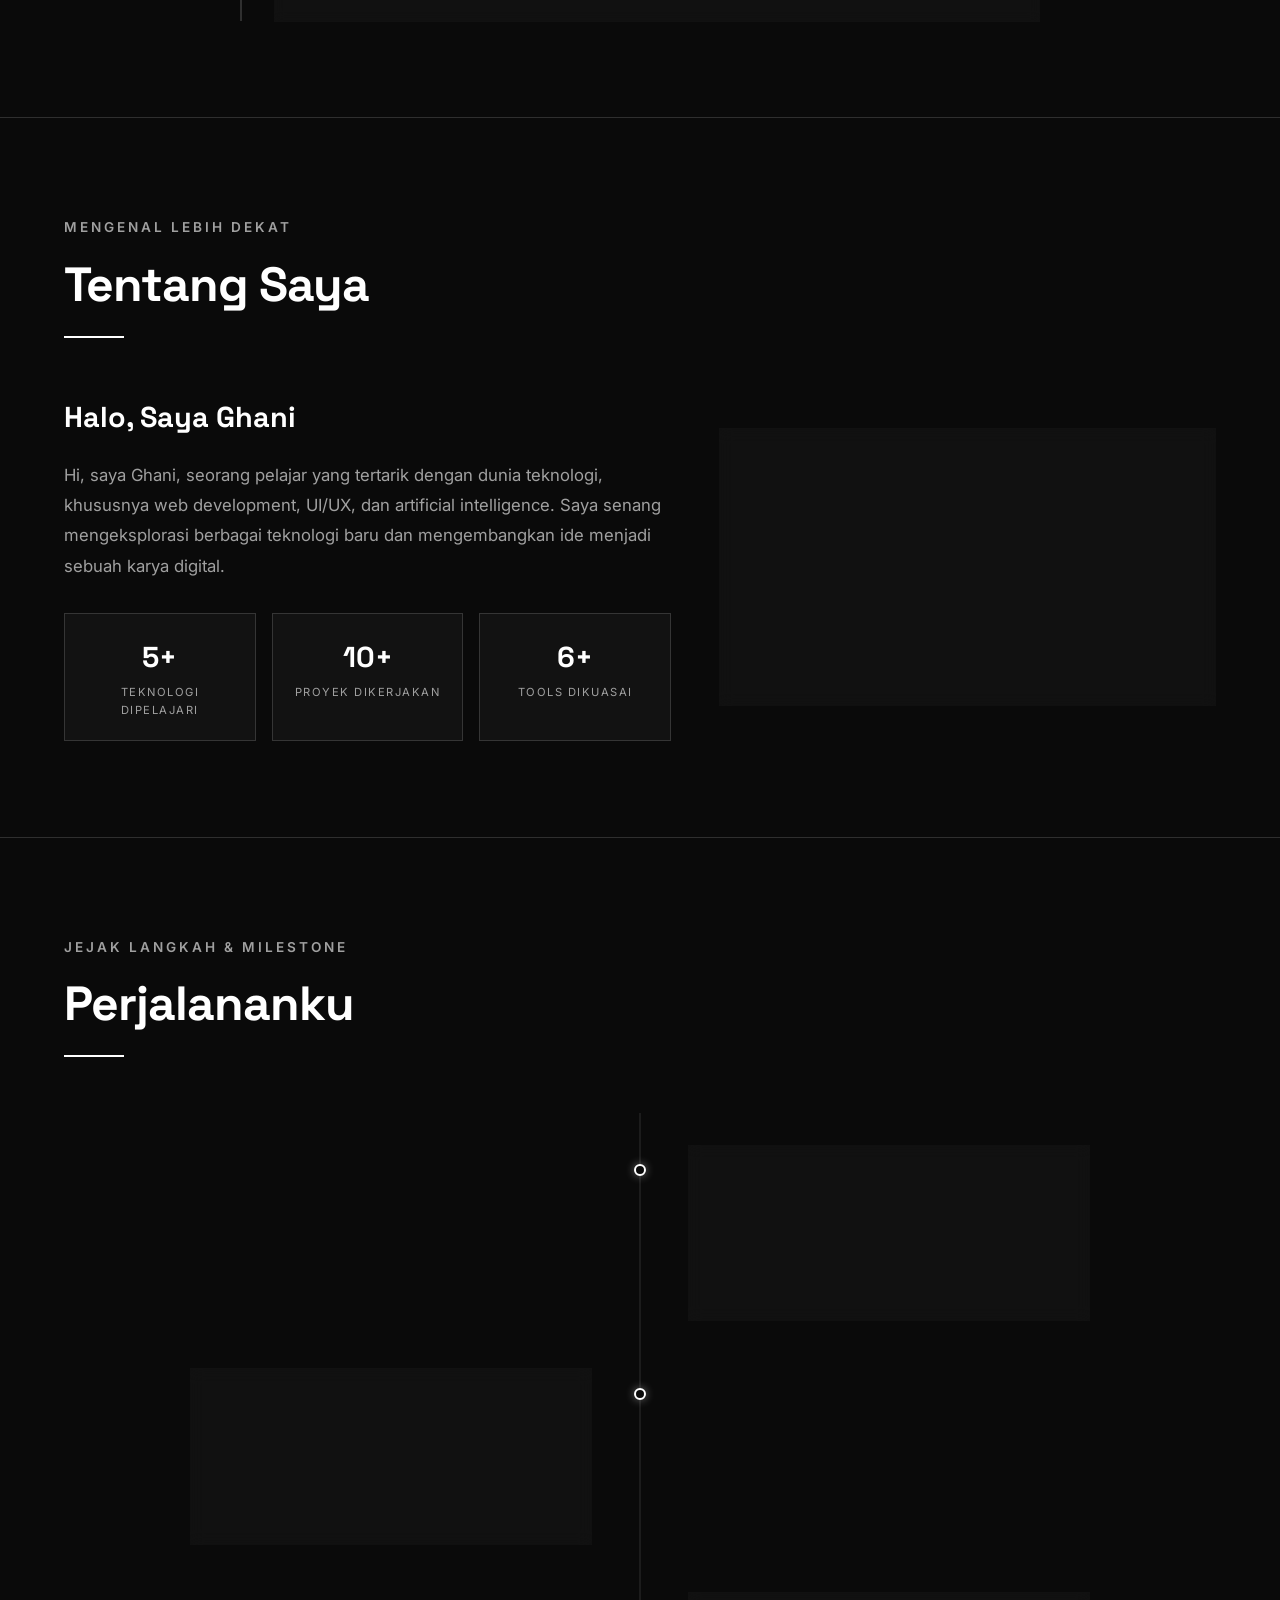
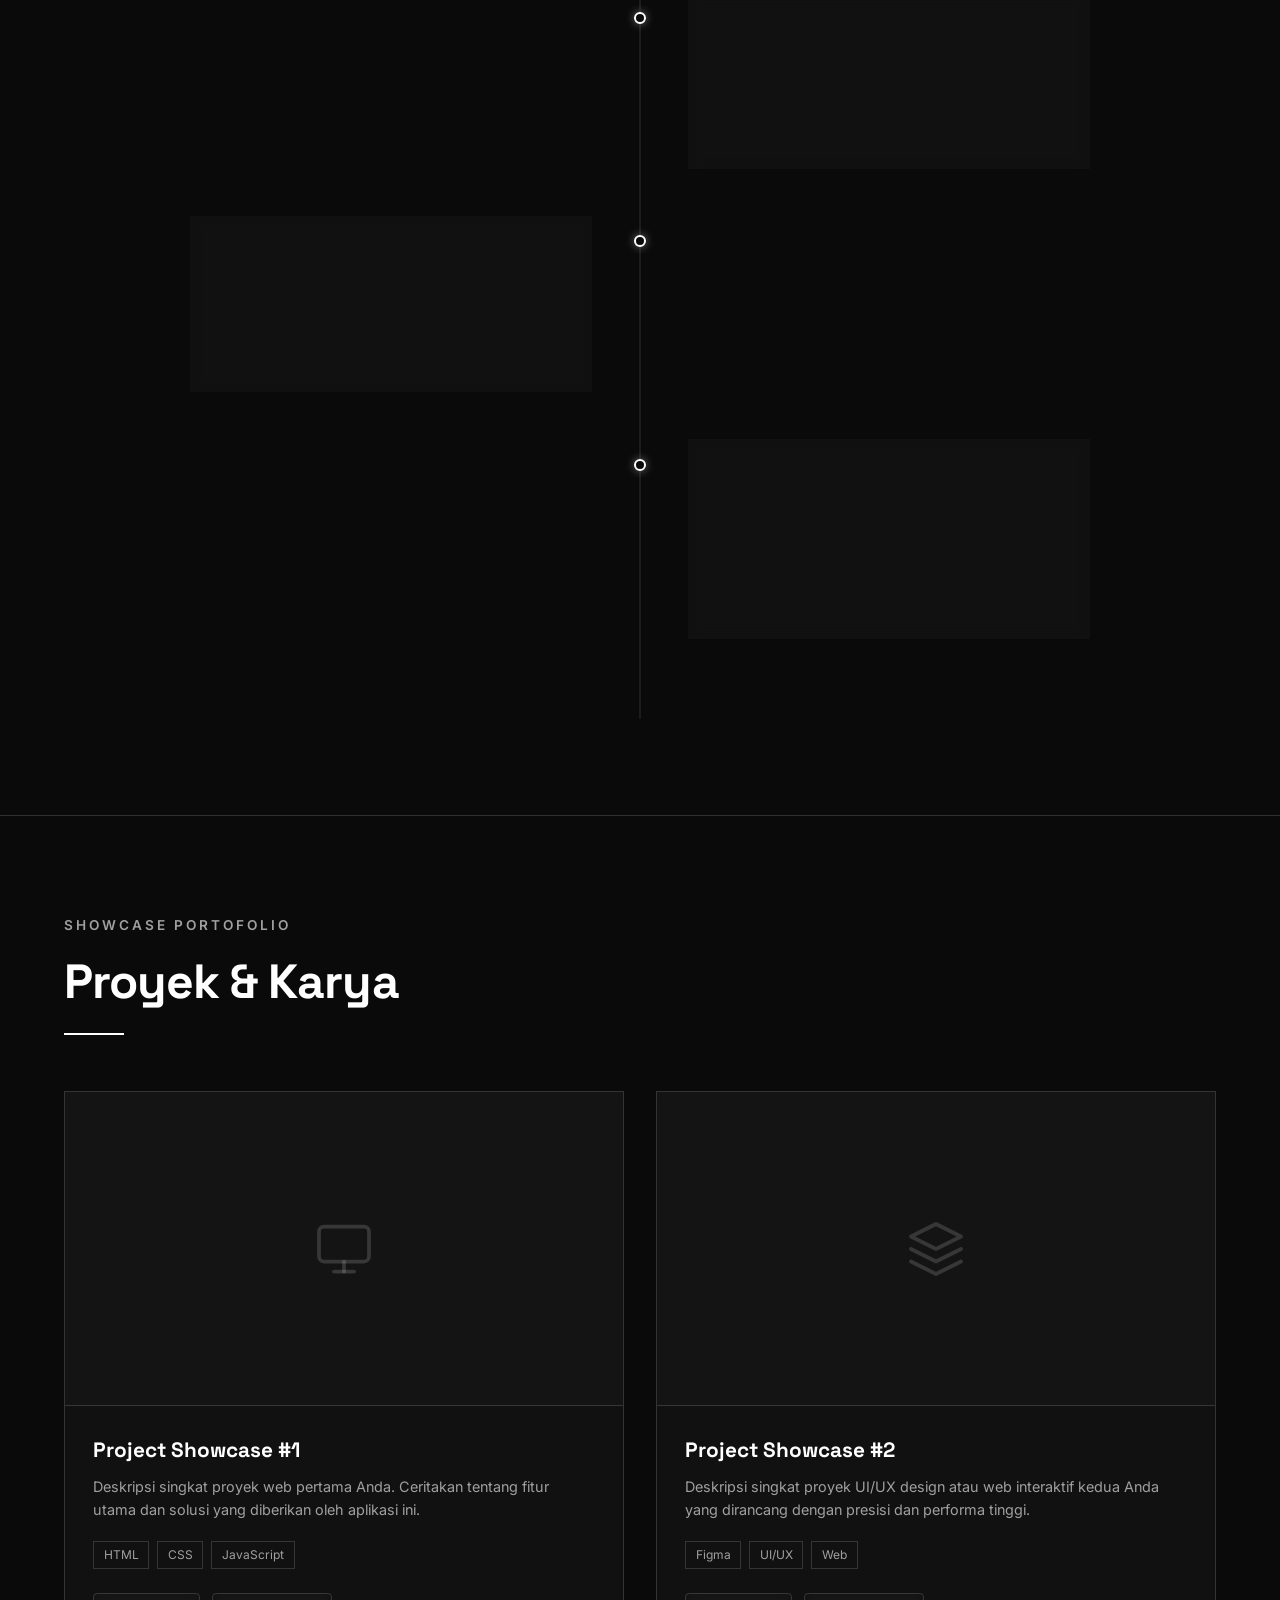
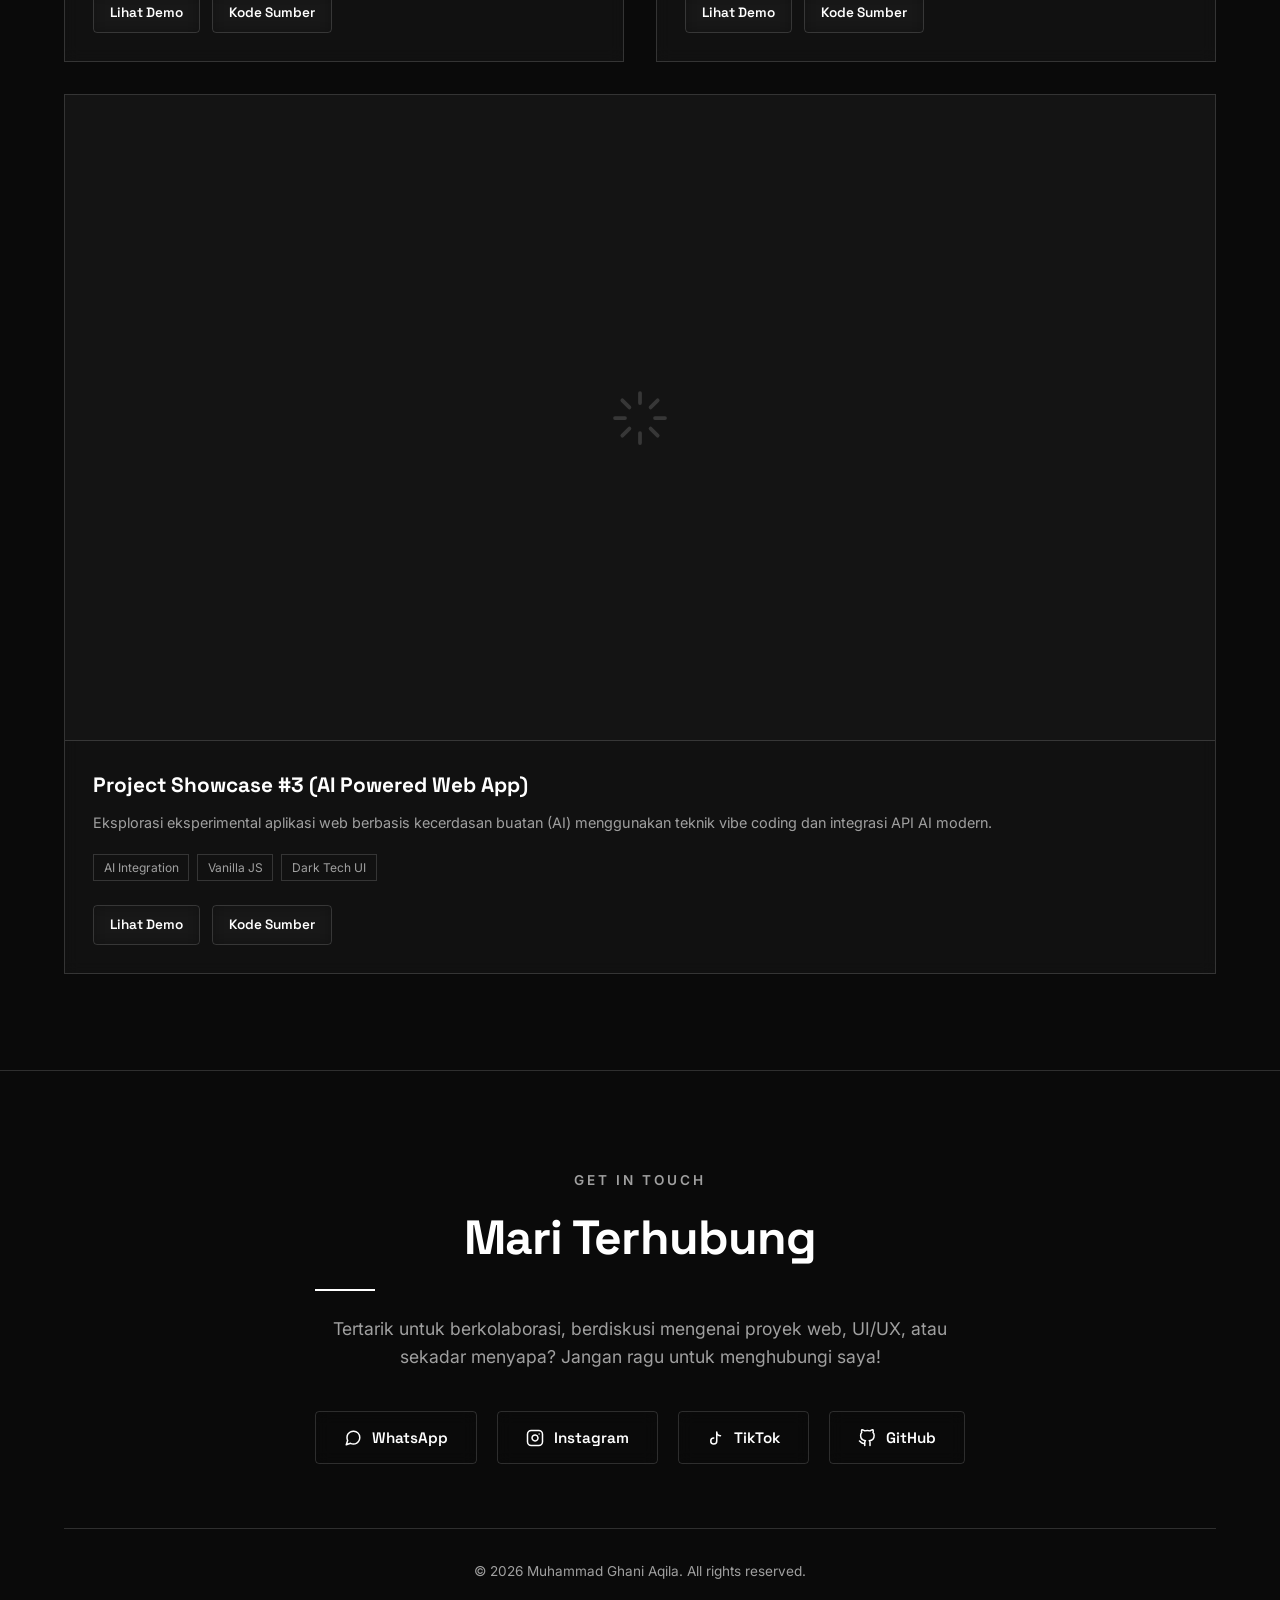
==== commit 6537bb5f: "nambahin nomer" ====
--- a/index.html
+++ b/index.html
@@ -1,15 +1,19 @@
 <!DOCTYPE html>
 <html lang="id">
+
 <head>
   <meta charset="UTF-8">
   <meta name="viewport" content="width=device-width, initial-scale=1.0">
-  <meta name="description" content="Portofolio Muhammad Ghani Aqila - Pelajar SMK Telkom Purwokerto, Web Developer, UI/UX Enthusiast, dan AI Explorer.">
+  <meta name="description"
+    content="Portofolio Muhammad Ghani Aqila - Pelajar SMK Telkom Purwokerto, Web Developer, UI/UX Enthusiast, dan AI Explorer.">
   <meta name="author" content="Muhammad Ghani Aqila">
   <title>ganigani | Portfolio</title>
-  
+
   <!-- CSS Stylesheet -->
   <link rel="stylesheet" href="css/style.css">
+  <link rel="icon" href="./assets/images/melet.jpe">
 </head>
+
 <body>
 
   <!-- BACKGROUND NOISE OVERLAY -->
@@ -22,28 +26,31 @@
     <div class="loader-icons">
       <!-- Icon Code -->
       <div class="icon-circle">
-        <svg width="22" height="22" viewBox="0 0 24 24" fill="none" stroke="currentColor" stroke-width="2" stroke-linecap="round" stroke-linejoin="round">
+        <svg width="22" height="22" viewBox="0 0 24 24" fill="none" stroke="currentColor" stroke-width="2"
+          stroke-linecap="round" stroke-linejoin="round">
           <polyline points="16 18 22 12 16 6"></polyline>
           <polyline points="8 6 2 12 8 18"></polyline>
         </svg>
       </div>
       <!-- Icon Person -->
       <div class="icon-circle">
-        <svg width="22" height="22" viewBox="0 0 24 24" fill="none" stroke="currentColor" stroke-width="2" stroke-linecap="round" stroke-linejoin="round">
+        <svg width="22" height="22" viewBox="0 0 24 24" fill="none" stroke="currentColor" stroke-width="2"
+          stroke-linecap="round" stroke-linejoin="round">
           <path d="M20 21v-2a4 4 0 0 0-4-4H8a4 4 0 0 0-4 4v2"></path>
           <circle cx="12" cy="7" r="4"></circle>
         </svg>
       </div>
       <!-- Icon Globe -->
       <div class="icon-circle">
-        <svg width="22" height="22" viewBox="0 0 24 24" fill="none" stroke="currentColor" stroke-width="2" stroke-linecap="round" stroke-linejoin="round">
+        <svg width="22" height="22" viewBox="0 0 24 24" fill="none" stroke="currentColor" stroke-width="2"
+          stroke-linecap="round" stroke-linejoin="round">
           <circle cx="12" cy="12" r="10"></circle>
           <line x1="2" y1="12" x2="22" y2="12"></line>
           <path d="M12 2a15.3 15.3 0 0 1 4 10 15.3 15.3 0 0 1-4 10 15.3 15.3 0 0 1-4-10 15.3 15.3 0 0 1 4-10z"></path>
         </svg>
       </div>
     </div>
-    
+
     <div class="loader-text">
       <p>Welcome To My</p>
       <h2>PORTFOLIO WEBSITE</h2>
@@ -63,24 +70,25 @@
       <a href="#" class="nav-logo">
         <div class="logo-vinyl-icon">
           <svg viewBox="0 0 100 100" width="38" height="38" aria-label="Vinyl Record Logo">
-            <circle cx="50" cy="50" r="48" fill="#0a0a0a" stroke="#ffffff" stroke-width="2.5"/>
-            <circle cx="50" cy="50" r="42" fill="none" stroke="rgba(255, 255, 255, 0.2)" stroke-width="1"/>
-            <circle cx="50" cy="50" r="37" fill="none" stroke="rgba(255, 255, 255, 0.35)" stroke-width="1.5"/>
-            <circle cx="50" cy="50" r="32" fill="none" stroke="rgba(255, 255, 255, 0.15)" stroke-width="1"/>
-            <circle cx="50" cy="50" r="27" fill="none" stroke="rgba(255, 255, 255, 0.3)" stroke-width="1.2"/>
-            <circle cx="50" cy="50" r="22" fill="none" stroke="rgba(255, 255, 255, 0.2)" stroke-width="1"/>
-            <path d="M50 2 A48 48 0 0 1 85 15 L50 50 Z" fill="rgba(255, 255, 255, 0.1)"/>
-            <path d="M50 98 A48 48 0 0 1 15 85 L50 50 Z" fill="rgba(255, 255, 255, 0.1)"/>
-            <circle cx="50" cy="50" r="16" fill="#ffffff"/>
-            <circle cx="50" cy="50" r="12" fill="none" stroke="#000000" stroke-width="1" stroke-dasharray="2 1"/>
-            <circle cx="50" cy="50" r="4" fill="#0a0a0a"/>
+            <circle cx="50" cy="50" r="48" fill="#0a0a0a" stroke="#ffffff" stroke-width="2.5" />
+            <circle cx="50" cy="50" r="42" fill="none" stroke="rgba(255, 255, 255, 0.2)" stroke-width="1" />
+            <circle cx="50" cy="50" r="37" fill="none" stroke="rgba(255, 255, 255, 0.35)" stroke-width="1.5" />
+            <circle cx="50" cy="50" r="32" fill="none" stroke="rgba(255, 255, 255, 0.15)" stroke-width="1" />
+            <circle cx="50" cy="50" r="27" fill="none" stroke="rgba(255, 255, 255, 0.3)" stroke-width="1.2" />
+            <circle cx="50" cy="50" r="22" fill="none" stroke="rgba(255, 255, 255, 0.2)" stroke-width="1" />
+            <path d="M50 2 A48 48 0 0 1 85 15 L50 50 Z" fill="rgba(255, 255, 255, 0.1)" />
+            <path d="M50 98 A48 48 0 0 1 15 85 L50 50 Z" fill="rgba(255, 255, 255, 0.1)" />
+            <circle cx="50" cy="50" r="16" fill="#ffffff" />
+            <circle cx="50" cy="50" r="12" fill="none" stroke="#000000" stroke-width="1" stroke-dasharray="2 1" />
+            <circle cx="50" cy="50" r="4" fill="#0a0a0a" />
           </svg>
         </div>
         <span class="logo-text">ganigani</span>
       </a>
 
       <button class="mobile-toggle" id="mobile-toggle" aria-label="Buka Menu Navigasi">
-        <svg width="24" height="24" viewBox="0 0 24 24" fill="none" stroke="currentColor" stroke-width="2" stroke-linecap="round" stroke-linejoin="round">
+        <svg width="24" height="24" viewBox="0 0 24 24" fill="none" stroke="currentColor" stroke-width="2"
+          stroke-linecap="round" stroke-linejoin="round">
           <line x1="3" y1="12" x2="21" y2="12"></line>
           <line x1="3" y1="6" x2="21" y2="6"></line>
           <line x1="3" y1="18" x2="21" y2="18"></line>
@@ -106,30 +114,35 @@
     <section class="hero-section" id="hero">
       <div class="container">
         <div class="hero-grid">
-          
+
           <!-- Hero Left Content -->
           <div class="hero-content reveal">
             <span class="hero-greeting">Halo, Saya</span>
             <h1 class="hero-title">
               <span id="typewriter" class="typewriter-text"></span><span class="cursor">|</span>
             </h1>
-            
+
             <p class="hero-description">
-              Saya seorang pelajar yang tertarik dengan dunia teknologi, khususnya web development, UI/UX design, dan artificial intelligence. Senang mengeksplorasi teknologi baru dan mengubah ide menjadi karya digital.
+              Saya seorang pelajar yang tertarik dengan dunia teknologi, khususnya web development, UI/UX design, dan
+              artificial intelligence. Senang mengeksplorasi teknologi baru dan mengubah ide menjadi karya digital.
             </p>
 
             <div class="hero-cta">
               <!-- TODO: Ganti nomor WA dengan nomor aktif Anda (contoh: https://wa.me/6281234567890) -->
               <a href="https://wa.me/62xxxxxxxxxx" target="_blank" rel="noopener noreferrer" class="btn btn-primary">
-                <svg width="18" height="18" viewBox="0 0 24 24" fill="none" stroke="currentColor" stroke-width="2" stroke-linecap="round" stroke-linejoin="round">
-                  <path d="M21 11.5a8.38 8.38 0 0 1-.9 3.8 8.5 8.5 0 0 1-7.6 4.7 8.38 8.38 0 0 1-3.8-.9L3 21l1.9-5.7a8.38 8.38 0 0 1-.9-3.8 8.5 8.5 0 0 1 4.7-7.6 8.38 8.38 0 0 1 3.8-.9h.5a8.48 8.48 0 0 1 8 8v.5z"></path>
+                <svg width="18" height="18" viewBox="0 0 24 24" fill="none" stroke="currentColor" stroke-width="2"
+                  stroke-linecap="round" stroke-linejoin="round">
+                  <path
+                    d="M21 11.5a8.38 8.38 0 0 1-.9 3.8 8.5 8.5 0 0 1-7.6 4.7 8.38 8.38 0 0 1-3.8-.9L3 21l1.9-5.7a8.38 8.38 0 0 1-.9-3.8 8.5 8.5 0 0 1 4.7-7.6 8.38 8.38 0 0 1 3.8-.9h.5a8.48 8.48 0 0 1 8 8v.5z">
+                  </path>
                 </svg>
                 Hubungi Saya
               </a>
 
               <a href="#proyek" class="btn btn-outline">
                 Lihat Karya
-                <svg width="16" height="16" viewBox="0 0 24 24" fill="none" stroke="currentColor" stroke-width="2" stroke-linecap="round" stroke-linejoin="round">
+                <svg width="16" height="16" viewBox="0 0 24 24" fill="none" stroke="currentColor" stroke-width="2"
+                  stroke-linecap="round" stroke-linejoin="round">
                   <line x1="7" y1="17" x2="17" y2="7"></line>
                   <polyline points="7 7 17 7 17 17"></polyline>
                 </svg>
@@ -181,22 +194,22 @@
          ========================================== -->
     <section class="section" id="profil">
       <div class="container">
-        
+
         <div class="section-title-wrapper reveal">
           <span class="section-subtitle">Tentang Diri & Skill</span>
           <h2 class="section-title">Profil & Keahlian</h2>
         </div>
 
         <div class="profile-skills-grid">
-          
+
           <!-- Left Column: Profile Card -->
           <div class="profile-card reveal delay-1">
             <div class="profile-avatar-wrapper">
               <!-- TODO: Ganti foto profil dengan gambar Anda di /assets/images/profile.jpg -->
               <svg class="profile-avatar" viewBox="0 0 100 100" fill="none" xmlns="http://www.w3.org/2000/svg">
-                <rect width="100" height="100" fill="#141414"/>
-                <circle cx="50" cy="40" r="22" stroke="#ffffff" stroke-width="2"/>
-                <path d="M20 90C20 70 35 60 50 60C65 60 80 70 80 90" stroke="#ffffff" stroke-width="2"/>
+                <rect width="100" height="100" fill="#141414" />
+                <circle cx="50" cy="40" r="22" stroke="#ffffff" stroke-width="2" />
+                <path d="M20 90C20 70 35 60 50 60C65 60 80 70 80 90" stroke="#ffffff" stroke-width="2" />
               </svg>
             </div>
 
@@ -229,36 +242,41 @@
 
           <!-- Right Column: Skills Grid -->
           <div class="skills-grid">
-            
+
             <!-- Skill 1 -->
             <div class="skill-card reveal delay-1">
               <div class="skill-icon-box">
-                <svg width="20" height="20" viewBox="0 0 24 24" fill="none" stroke="currentColor" stroke-width="2" stroke-linecap="round" stroke-linejoin="round">
+                <svg width="20" height="20" viewBox="0 0 24 24" fill="none" stroke="currentColor" stroke-width="2"
+                  stroke-linecap="round" stroke-linejoin="round">
                   <polyline points="16 18 22 12 16 6"></polyline>
                   <polyline points="8 6 2 12 8 18"></polyline>
                 </svg>
               </div>
               <h4 class="skill-title">HTML, CSS, JavaScript</h4>
-              <p class="skill-desc">Dasar pengembangan web murni untuk membangun antarmuka web yang responsif dan interaktif.</p>
+              <p class="skill-desc">Dasar pengembangan web murni untuk membangun antarmuka web yang responsif dan
+                interaktif.</p>
             </div>
 
             <!-- Skill 2 -->
             <div class="skill-card reveal delay-2">
               <div class="skill-icon-box">
-                <svg width="20" height="20" viewBox="0 0 24 24" fill="none" stroke="currentColor" stroke-width="2" stroke-linecap="round" stroke-linejoin="round">
+                <svg width="20" height="20" viewBox="0 0 24 24" fill="none" stroke="currentColor" stroke-width="2"
+                  stroke-linecap="round" stroke-linejoin="round">
                   <rect x="2" y="3" width="20" height="14" rx="2" ry="2"></rect>
                   <line x1="8" y1="21" x2="16" y2="21"></line>
                   <line x1="12" y1="17" x2="12" y2="21"></line>
                 </svg>
               </div>
               <h4 class="skill-title">Web Development</h4>
-              <p class="skill-desc">Membangun website dari front-end dengan fokus pada struktur kode yang rapi dan estetika visual.</p>
+              <p class="skill-desc">Membangun website dari front-end dengan fokus pada struktur kode yang rapi dan
+                estetika visual.</p>
             </div>
 
             <!-- Skill 3 -->
             <div class="skill-card reveal delay-1">
               <div class="skill-icon-box">
-                <svg width="20" height="20" viewBox="0 0 24 24" fill="none" stroke="currentColor" stroke-width="2" stroke-linecap="round" stroke-linejoin="round">
+                <svg width="20" height="20" viewBox="0 0 24 24" fill="none" stroke="currentColor" stroke-width="2"
+                  stroke-linecap="round" stroke-linejoin="round">
                   <path d="M12 19l7-7 3 3-7 7-3-3z"></path>
                   <path d="M18 13l-1.5-7.5L2 2l3.5 14.5L13 18l5-5z"></path>
                   <path d="M2 2l7.586 7.586"></path>
@@ -266,13 +284,15 @@
                 </svg>
               </div>
               <h4 class="skill-title">UI/UX Design</h4>
-              <p class="skill-desc">Merancang antarmuka yang modern, intuitif, dan memberikan pengalaman pengguna yang optimal.</p>
+              <p class="skill-desc">Merancang antarmuka yang modern, intuitif, dan memberikan pengalaman pengguna yang
+                optimal.</p>
             </div>
 
             <!-- Skill 4 -->
             <div class="skill-card reveal delay-2">
               <div class="skill-icon-box">
-                <svg width="20" height="20" viewBox="0 0 24 24" fill="none" stroke="currentColor" stroke-width="2" stroke-linecap="round" stroke-linejoin="round">
+                <svg width="20" height="20" viewBox="0 0 24 24" fill="none" stroke="currentColor" stroke-width="2"
+                  stroke-linecap="round" stroke-linejoin="round">
                   <path d="M5 5.5A3.5 3.5 0 0 1 8.5 2H12v7H8.5A3.5 3.5 0 0 1 5 5.5z"></path>
                   <path d="M12 2h3.5a3.5 3.5 0 1 1 0 7H12V2z"></path>
                   <path d="M12 12.5a3.5 3.5 0 1 1 7 0 3.5 3.5 0 1 1-7 0z"></path>
@@ -281,44 +301,55 @@
                 </svg>
               </div>
               <h4 class="skill-title">Figma</h4>
-              <p class="skill-desc">Tools utama dalam melakukan perancangan wireframe, UI mockup, dan interactive prototyping.</p>
+              <p class="skill-desc">Tools utama dalam melakukan perancangan wireframe, UI mockup, dan interactive
+                prototyping.</p>
             </div>
 
             <!-- Skill 5 -->
             <div class="skill-card reveal delay-1">
               <div class="skill-icon-box">
-                <svg width="20" height="20" viewBox="0 0 24 24" fill="none" stroke="currentColor" stroke-width="2" stroke-linecap="round" stroke-linejoin="round">
-                  <path d="M12 2v4M12 18v4M4.93 4.93l2.83 2.83M16.24 16.24l2.83 2.83M2 12h4M18 12h4M4.93 19.07l2.83-2.83M16.24 7.76l2.83-2.83"></path>
+                <svg width="20" height="20" viewBox="0 0 24 24" fill="none" stroke="currentColor" stroke-width="2"
+                  stroke-linecap="round" stroke-linejoin="round">
+                  <path
+                    d="M12 2v4M12 18v4M4.93 4.93l2.83 2.83M16.24 16.24l2.83 2.83M2 12h4M18 12h4M4.93 19.07l2.83-2.83M16.24 7.76l2.83-2.83">
+                  </path>
                 </svg>
               </div>
               <h4 class="skill-title">Vibe Coding / AI-Assisted</h4>
-              <p class="skill-desc">Coding secara efisien dengan bantuan Artificial Intelligence untuk mempercepat alur pengembangan.</p>
+              <p class="skill-desc">Coding secara efisien dengan bantuan Artificial Intelligence untuk mempercepat alur
+                pengembangan.</p>
             </div>
 
             <!-- Skill 6 -->
             <div class="skill-card reveal delay-2">
               <div class="skill-icon-box">
-                <svg width="20" height="20" viewBox="0 0 24 24" fill="none" stroke="currentColor" stroke-width="2" stroke-linecap="round" stroke-linejoin="round">
-                  <path d="M21 16V8a2 2 0 0 0-1-1.73l-7-4a2 2 0 0 0-2 0l-7 4A2 2 0 0 0 3 8v8a2 2 0 0 0 1 1.73l7 4a2 2 0 0 0 2 0l7-4A2 2 0 0 0 21 16z"></path>
+                <svg width="20" height="20" viewBox="0 0 24 24" fill="none" stroke="currentColor" stroke-width="2"
+                  stroke-linecap="round" stroke-linejoin="round">
+                  <path
+                    d="M21 16V8a2 2 0 0 0-1-1.73l-7-4a2 2 0 0 0-2 0l-7 4A2 2 0 0 0 3 8v8a2 2 0 0 0 1 1.73l7 4a2 2 0 0 0 2 0l7-4A2 2 0 0 0 21 16z">
+                  </path>
                   <polyline points="3.27 6.96 12 12.01 20.73 6.96"></polyline>
                   <line x1="12" y1="22.08" x2="12" y2="12"></line>
                 </svg>
               </div>
               <h4 class="skill-title">Pemanfaatan AI untuk Web</h4>
-              <p class="skill-desc">Eksplorasi integrasi teknologi AI modern ke dalam solusi dan aplikasi berbasis web.</p>
+              <p class="skill-desc">Eksplorasi integrasi teknologi AI modern ke dalam solusi dan aplikasi berbasis web.
+              </p>
             </div>
 
             <!-- Skill 7 (Full width span if needed or 7th item) -->
             <div class="skill-card reveal delay-1" style="grid-column: span 2;">
               <div class="skill-icon-box">
-                <svg width="20" height="20" viewBox="0 0 24 24" fill="none" stroke="currentColor" stroke-width="2" stroke-linecap="round" stroke-linejoin="round">
+                <svg width="20" height="20" viewBox="0 0 24 24" fill="none" stroke="currentColor" stroke-width="2"
+                  stroke-linecap="round" stroke-linejoin="round">
                   <rect x="3" y="3" width="18" height="18" rx="2" ry="2"></rect>
                   <circle cx="8.5" cy="8.5" r="1.5"></circle>
                   <polyline points="21 15 16 10 5 21"></polyline>
                 </svg>
               </div>
               <h4 class="skill-title">Basic Graphic Design</h4>
-              <p class="skill-desc">Pembuatan dan pengolahan elemen visual dekoratif pendukung untuk kebutuhan branding dan aset digital.</p>
+              <p class="skill-desc">Pembuatan dan pengolahan elemen visual dekoratif pendukung untuk kebutuhan branding
+                dan aset digital.</p>
             </div>
 
           </div>
@@ -334,14 +365,14 @@
          ========================================== -->
     <section class="section" id="pendidikan">
       <div class="container">
-        
+
         <div class="section-title-wrapper reveal">
           <span class="section-subtitle">Latar Belakang Akademis</span>
           <h2 class="section-title">Riwayat Pendidikan</h2>
         </div>
 
         <div class="education-timeline">
-          
+
           <!-- Item 1: SMK -->
           <div class="edu-item reveal delay-1">
             <div class="edu-dot"></div>
@@ -380,19 +411,21 @@
          ========================================== -->
     <section class="section" id="tentang">
       <div class="container">
-        
+
         <div class="section-title-wrapper reveal">
           <span class="section-subtitle">Mengenal Lebih Dekat</span>
           <h2 class="section-title">Tentang Saya</h2>
         </div>
 
         <div class="about-grid">
-          
+
           <!-- Left: Narrative & Stats -->
           <div class="about-text-content reveal delay-1">
             <h3 class="about-heading">Halo, Saya Ghani</h3>
             <p class="about-paragraph">
-              Hi, saya Ghani, seorang pelajar yang tertarik dengan dunia teknologi, khususnya web development, UI/UX, dan artificial intelligence. Saya senang mengeksplorasi berbagai teknologi baru dan mengembangkan ide menjadi sebuah karya digital.
+              Hi, saya Ghani, seorang pelajar yang tertarik dengan dunia teknologi, khususnya web development, UI/UX,
+              dan artificial intelligence. Saya senang mengeksplorasi berbagai teknologi baru dan mengembangkan ide
+              menjadi sebuah karya digital.
             </p>
 
             <div class="stats-grid">
@@ -436,7 +469,7 @@
          ========================================== -->
     <section class="section" id="perjalanan">
       <div class="container">
-        
+
         <div class="section-title-wrapper reveal">
           <span class="section-subtitle">Jejak Langkah & Milestone</span>
           <h2 class="section-title">Perjalananku</h2>
@@ -446,7 +479,7 @@
           <div class="journey-center-line"></div>
 
           <!-- TODO: Ganti tahun [Tahun] di bawah sesuai timeline pribadi Anda -->
-          
+
           <!-- Timeline 1 -->
           <div class="journey-item reveal delay-1">
             <div class="journey-dot"></div>
@@ -483,7 +516,8 @@
             <div class="journey-card">
               <span class="journey-year">2024</span>
               <h3 class="journey-title">Masuk PPLG</h3>
-              <p class="journey-desc">Bergabung di jurusan Pengembangan Perangkat Lunak dan Gim, SMK Telkom Purwokerto.</p>
+              <p class="journey-desc">Bergabung di jurusan Pengembangan Perangkat Lunak dan Gim, SMK Telkom Purwokerto.
+              </p>
             </div>
           </div>
 
@@ -493,7 +527,8 @@
             <div class="journey-card">
               <span class="journey-year">2026</span>
               <h3 class="journey-title">Sekarang</h3>
-              <p class="journey-desc">Mengeksplorasi AI-assisted coding (vibe coding) untuk mempercepat pembuatan proyek web modern.</p>
+              <p class="journey-desc">Mengeksplorasi AI-assisted coding (vibe coding) untuk mempercepat pembuatan proyek
+                web modern.</p>
             </div>
           </div>
 
@@ -508,18 +543,19 @@
          ========================================== -->
     <section class="section" id="proyek">
       <div class="container">
-        
+
         <div class="section-title-wrapper reveal">
           <span class="section-subtitle">Showcase Portofolio</span>
           <h2 class="section-title">Proyek & Karya</h2>
         </div>
 
         <div class="projects-grid">
-          
+
           <!-- TODO: Ganti dengan proyekmu - Card Proyek 1 -->
           <div class="project-card reveal delay-1">
             <div class="project-thumb">
-              <svg class="project-thumb-svg" viewBox="0 0 24 24" fill="none" stroke="currentColor" stroke-width="1.5" stroke-linecap="round" stroke-linejoin="round">
+              <svg class="project-thumb-svg" viewBox="0 0 24 24" fill="none" stroke="currentColor" stroke-width="1.5"
+                stroke-linecap="round" stroke-linejoin="round">
                 <rect x="2" y="3" width="20" height="14" rx="2" ry="2"></rect>
                 <line x1="8" y1="21" x2="16" y2="21"></line>
                 <line x1="12" y1="17" x2="12" y2="21"></line>
@@ -527,7 +563,8 @@
             </div>
             <div class="project-body">
               <h3 class="project-title">Project Showcase #1</h3>
-              <p class="project-desc">Deskripsi singkat proyek web pertama Anda. Ceritakan tentang fitur utama dan solusi yang diberikan oleh aplikasi ini.</p>
+              <p class="project-desc">Deskripsi singkat proyek web pertama Anda. Ceritakan tentang fitur utama dan
+                solusi yang diberikan oleh aplikasi ini.</p>
               <div class="project-tags">
                 <span class="tag">HTML</span>
                 <span class="tag">CSS</span>
@@ -544,7 +581,8 @@
           <!-- TODO: Ganti dengan proyekmu - Card Proyek 2 -->
           <div class="project-card reveal delay-2">
             <div class="project-thumb">
-              <svg class="project-thumb-svg" viewBox="0 0 24 24" fill="none" stroke="currentColor" stroke-width="1.5" stroke-linecap="round" stroke-linejoin="round">
+              <svg class="project-thumb-svg" viewBox="0 0 24 24" fill="none" stroke="currentColor" stroke-width="1.5"
+                stroke-linecap="round" stroke-linejoin="round">
                 <polygon points="12 2 2 7 12 12 22 7 12 2"></polygon>
                 <polyline points="2 17 12 22 22 17"></polyline>
                 <polyline points="2 12 12 17 22 12"></polyline>
@@ -552,7 +590,8 @@
             </div>
             <div class="project-body">
               <h3 class="project-title">Project Showcase #2</h3>
-              <p class="project-desc">Deskripsi singkat proyek UI/UX design atau web interaktif kedua Anda yang dirancang dengan presisi dan performa tinggi.</p>
+              <p class="project-desc">Deskripsi singkat proyek UI/UX design atau web interaktif kedua Anda yang
+                dirancang dengan presisi dan performa tinggi.</p>
               <div class="project-tags">
                 <span class="tag">Figma</span>
                 <span class="tag">UI/UX</span>
@@ -569,13 +608,17 @@
           <!-- TODO: Ganti dengan proyekmu - Card Proyek 3 -->
           <div class="project-card reveal delay-1" style="grid-column: span 2;">
             <div class="project-thumb">
-              <svg class="project-thumb-svg" viewBox="0 0 24 24" fill="none" stroke="currentColor" stroke-width="1.5" stroke-linecap="round" stroke-linejoin="round">
-                <path d="M12 2v4M12 18v4M4.93 4.93l2.83 2.83M16.24 16.24l2.83 2.83M2 12h4M18 12h4M4.93 19.07l2.83-2.83M16.24 7.76l2.83-2.83"></path>
+              <svg class="project-thumb-svg" viewBox="0 0 24 24" fill="none" stroke="currentColor" stroke-width="1.5"
+                stroke-linecap="round" stroke-linejoin="round">
+                <path
+                  d="M12 2v4M12 18v4M4.93 4.93l2.83 2.83M16.24 16.24l2.83 2.83M2 12h4M18 12h4M4.93 19.07l2.83-2.83M16.24 7.76l2.83-2.83">
+                </path>
               </svg>
             </div>
             <div class="project-body">
               <h3 class="project-title">Project Showcase #3 (AI Powered Web App)</h3>
-              <p class="project-desc">Eksplorasi eksperimental aplikasi web berbasis kecerdasan buatan (AI) menggunakan teknik vibe coding dan integrasi API AI modern.</p>
+              <p class="project-desc">Eksplorasi eksperimental aplikasi web berbasis kecerdasan buatan (AI) menggunakan
+                teknik vibe coding dan integrasi API AI modern.</p>
               <div class="project-tags">
                 <span class="tag">AI Integration</span>
                 <span class="tag">Vanilla JS</span>
@@ -603,23 +646,29 @@
         <div class="contact-box reveal">
           <span class="section-subtitle">Get In Touch</span>
           <h2 class="section-title" style="margin-bottom: 1.5rem;">Mari Terhubung</h2>
-          
+
           <p class="contact-desc">
-            Tertarik untuk berkolaborasi, berdiskusi mengenai proyek web, UI/UX, atau sekadar menyapa? Jangan ragu untuk menghubungi saya!
+            Tertarik untuk berkolaborasi, berdiskusi mengenai proyek web, UI/UX, atau sekadar menyapa? Jangan ragu untuk
+            menghubungi saya!
           </p>
 
           <div class="social-links">
             <!-- TODO: Ganti link WhatsApp dengan nomor Anda -->
-            <a href="https://wa.me/62xxxxxxxxxx" target="_blank" rel="noopener noreferrer" class="btn btn-outline">
-              <svg width="18" height="18" viewBox="0 0 24 24" fill="none" stroke="currentColor" stroke-width="2" stroke-linecap="round" stroke-linejoin="round">
-                <path d="M21 11.5a8.38 8.38 0 0 1-.9 3.8 8.5 8.5 0 0 1-7.6 4.7 8.38 8.38 0 0 1-3.8-.9L3 21l1.9-5.7a8.38 8.38 0 0 1-.9-3.8 8.5 8.5 0 0 1 4.7-7.6 8.38 8.38 0 0 1 3.8-.9h.5a8.48 8.48 0 0 1 8 8v.5z"></path>
+            <a href="https://wa.me/6282138557552" target="_blank" rel="noopener noreferrer" class="btn btn-outline">
+              <svg width="18" height="18" viewBox="0 0 24 24" fill="none" stroke="currentColor" stroke-width="2"
+                stroke-linecap="round" stroke-linejoin="round">
+                <path
+                  d="M21 11.5a8.38 8.38 0 0 1-.9 3.8 8.5 8.5 0 0 1-7.6 4.7 8.38 8.38 0 0 1-3.8-.9L3 21l1.9-5.7a8.38 8.38 0 0 1-.9-3.8 8.5 8.5 0 0 1 4.7-7.6 8.38 8.38 0 0 1 3.8-.9h.5a8.48 8.48 0 0 1 8 8v.5z">
+                </path>
               </svg>
               WhatsApp
             </a>
 
             <!-- TODO: Ganti username Instagram Anda -->
-            <a href="https://instagram.com/username" target="_blank" rel="noopener noreferrer" class="btn btn-outline">
-              <svg width="18" height="18" viewBox="0 0 24 24" fill="none" stroke="currentColor" stroke-width="2" stroke-linecap="round" stroke-linejoin="round">
+            <a href="https://instagram.com/ghani_aqilaaa" target="_blank" rel="noopener noreferrer"
+              class="btn btn-outline">
+              <svg width="18" height="18" viewBox="0 0 24 24" fill="none" stroke="currentColor" stroke-width="2"
+                stroke-linecap="round" stroke-linejoin="round">
                 <rect x="2" y="2" width="20" height="20" rx="5" ry="5"></rect>
                 <path d="M16 11.37A4 4 0 1 1 12.63 8 4 4 0 0 1 16 11.37z"></path>
                 <line x1="17.5" y1="6.5" x2="17.51" y2="6.5"></line>
@@ -628,17 +677,23 @@
             </a>
 
             <!-- TODO: Ganti username TikTok Anda -->
-            <a href="https://tiktok.com/@username" target="_blank" rel="noopener noreferrer" class="btn btn-outline">
-              <svg width="18" height="18" viewBox="0 0 24 24" fill="none" stroke="currentColor" stroke-width="2" stroke-linecap="round" stroke-linejoin="round">
+            <a href="https://tiktok.com/@ganigani2112" target="_blank" rel="noopener noreferrer"
+              class="btn btn-outline">
+              <svg width="18" height="18" viewBox="0 0 24 24" fill="none" stroke="currentColor" stroke-width="2"
+                stroke-linecap="round" stroke-linejoin="round">
                 <path d="M9 12a4 4 0 1 0 4 4V4a5 5 0 0 0 5 5"></path>
               </svg>
               TikTok
             </a>
 
             <!-- TODO: Ganti username GitHub Anda -->
-            <a href="https://github.com/username" target="_blank" rel="noopener noreferrer" class="btn btn-outline">
-              <svg width="18" height="18" viewBox="0 0 24 24" fill="none" stroke="currentColor" stroke-width="2" stroke-linecap="round" stroke-linejoin="round">
-                <path d="M9 19c-5 1.5-5-2.5-7-3m14 6v-3.87a3.37 3.37 0 0 0-.94-2.61c3.14-.35 6.44-1.54 6.44-7A5.44 5.44 0 0 0 20 4.77 5.07 5.07 0 0 0 19.91 1S18.73.65 16 2.48a13.38 13.38 0 0 0-7 0C6.27.65 5.09 1 5.09 1A5.07 5.07 0 0 0 5 4.77a5.44 5.44 0 0 0-1.5 3.78c0 5.42 3.3 6.61 6.44 7A3.37 3.37 0 0 0 9 18.13V22"></path>
+            <a href="https://github.com/MuhammadGhaniAqila" target="_blank" rel="noopener noreferrer"
+              class="btn btn-outline">
+              <svg width="18" height="18" viewBox="0 0 24 24" fill="none" stroke="currentColor" stroke-width="2"
+                stroke-linecap="round" stroke-linejoin="round">
+                <path
+                  d="M9 19c-5 1.5-5-2.5-7-3m14 6v-3.87a3.37 3.37 0 0 0-.94-2.61c3.14-.35 6.44-1.54 6.44-7A5.44 5.44 0 0 0 20 4.77 5.07 5.07 0 0 0 19.91 1S18.73.65 16 2.48a13.38 13.38 0 0 0-7 0C6.27.65 5.09 1 5.09 1A5.07 5.07 0 0 0 5 4.77a5.44 5.44 0 0 0-1.5 3.78c0 5.42 3.3 6.61 6.44 7A3.37 3.37 0 0 0 9 18.13V22">
+                </path>
               </svg>
               GitHub
             </a>
@@ -656,4 +711,5 @@
   <!-- JavaScript File -->
   <script src="js/script.js"></script>
 </body>
-</html>
+
+</html>
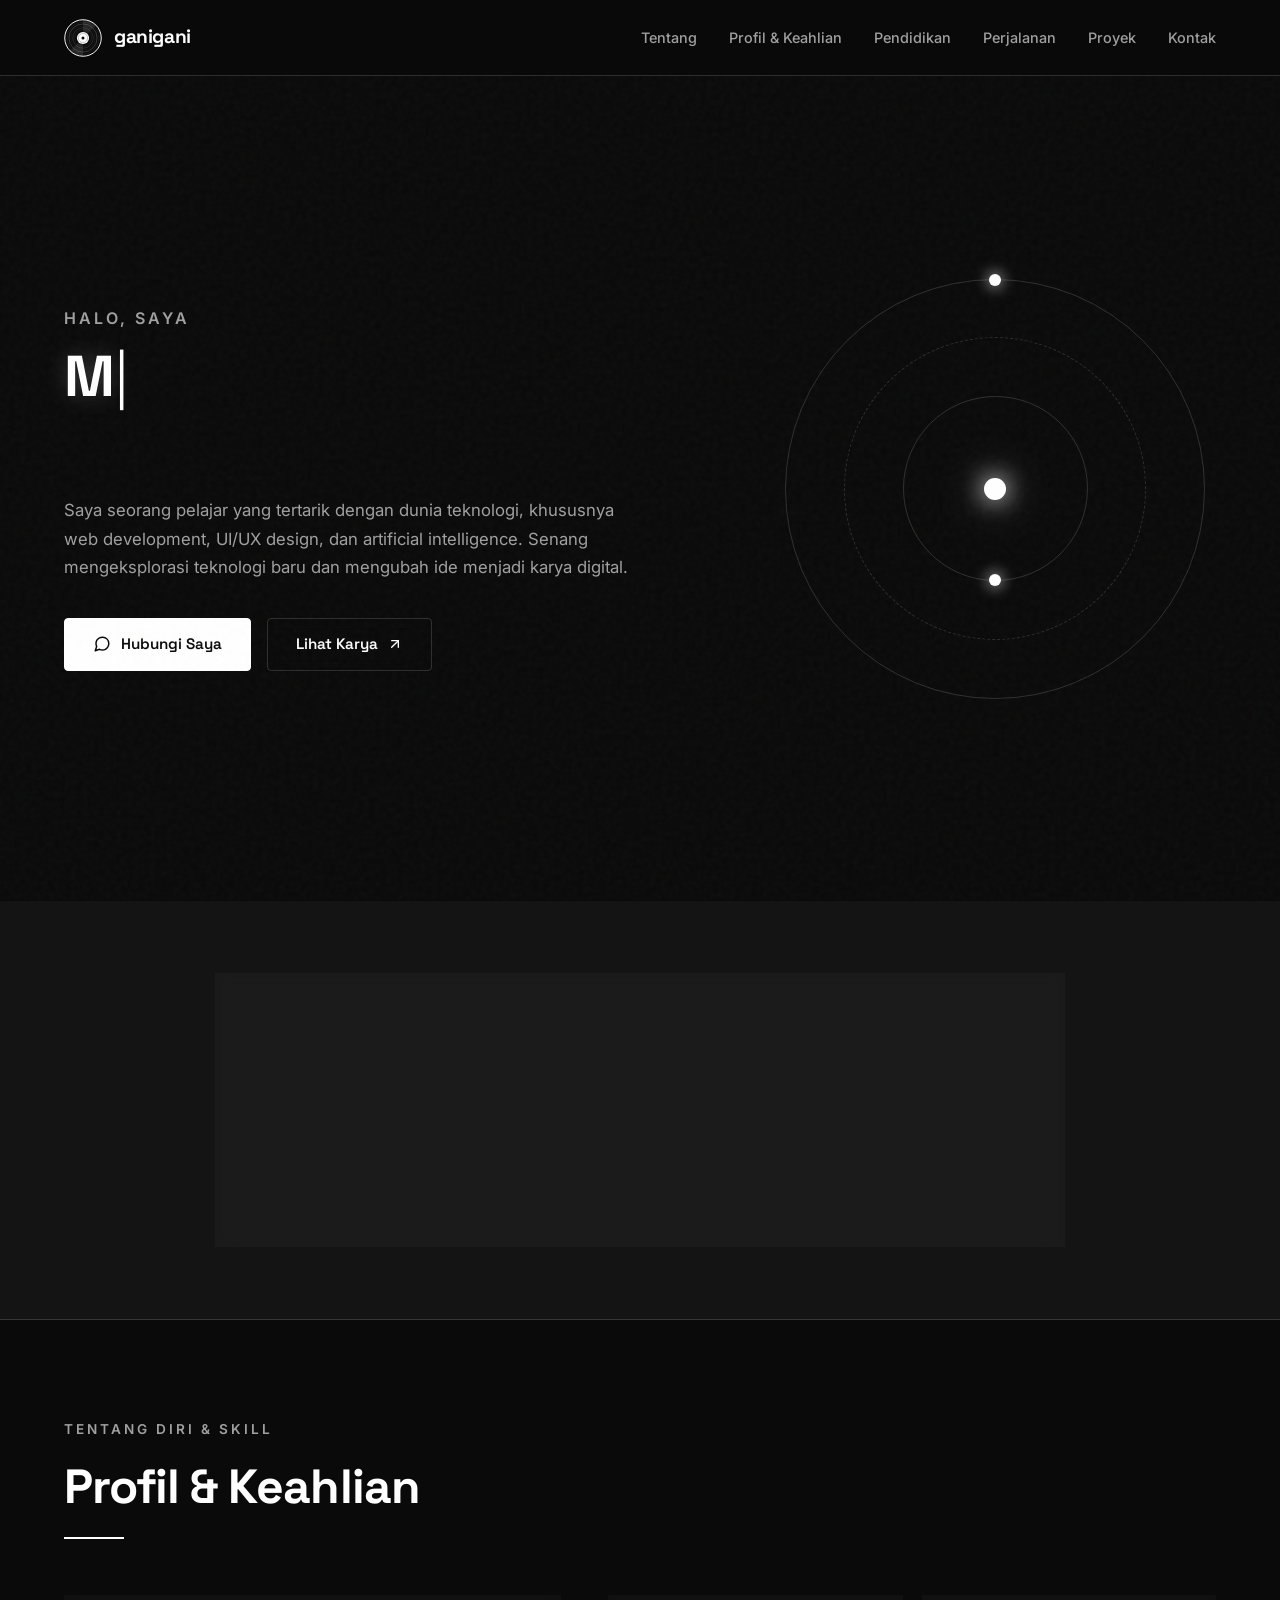
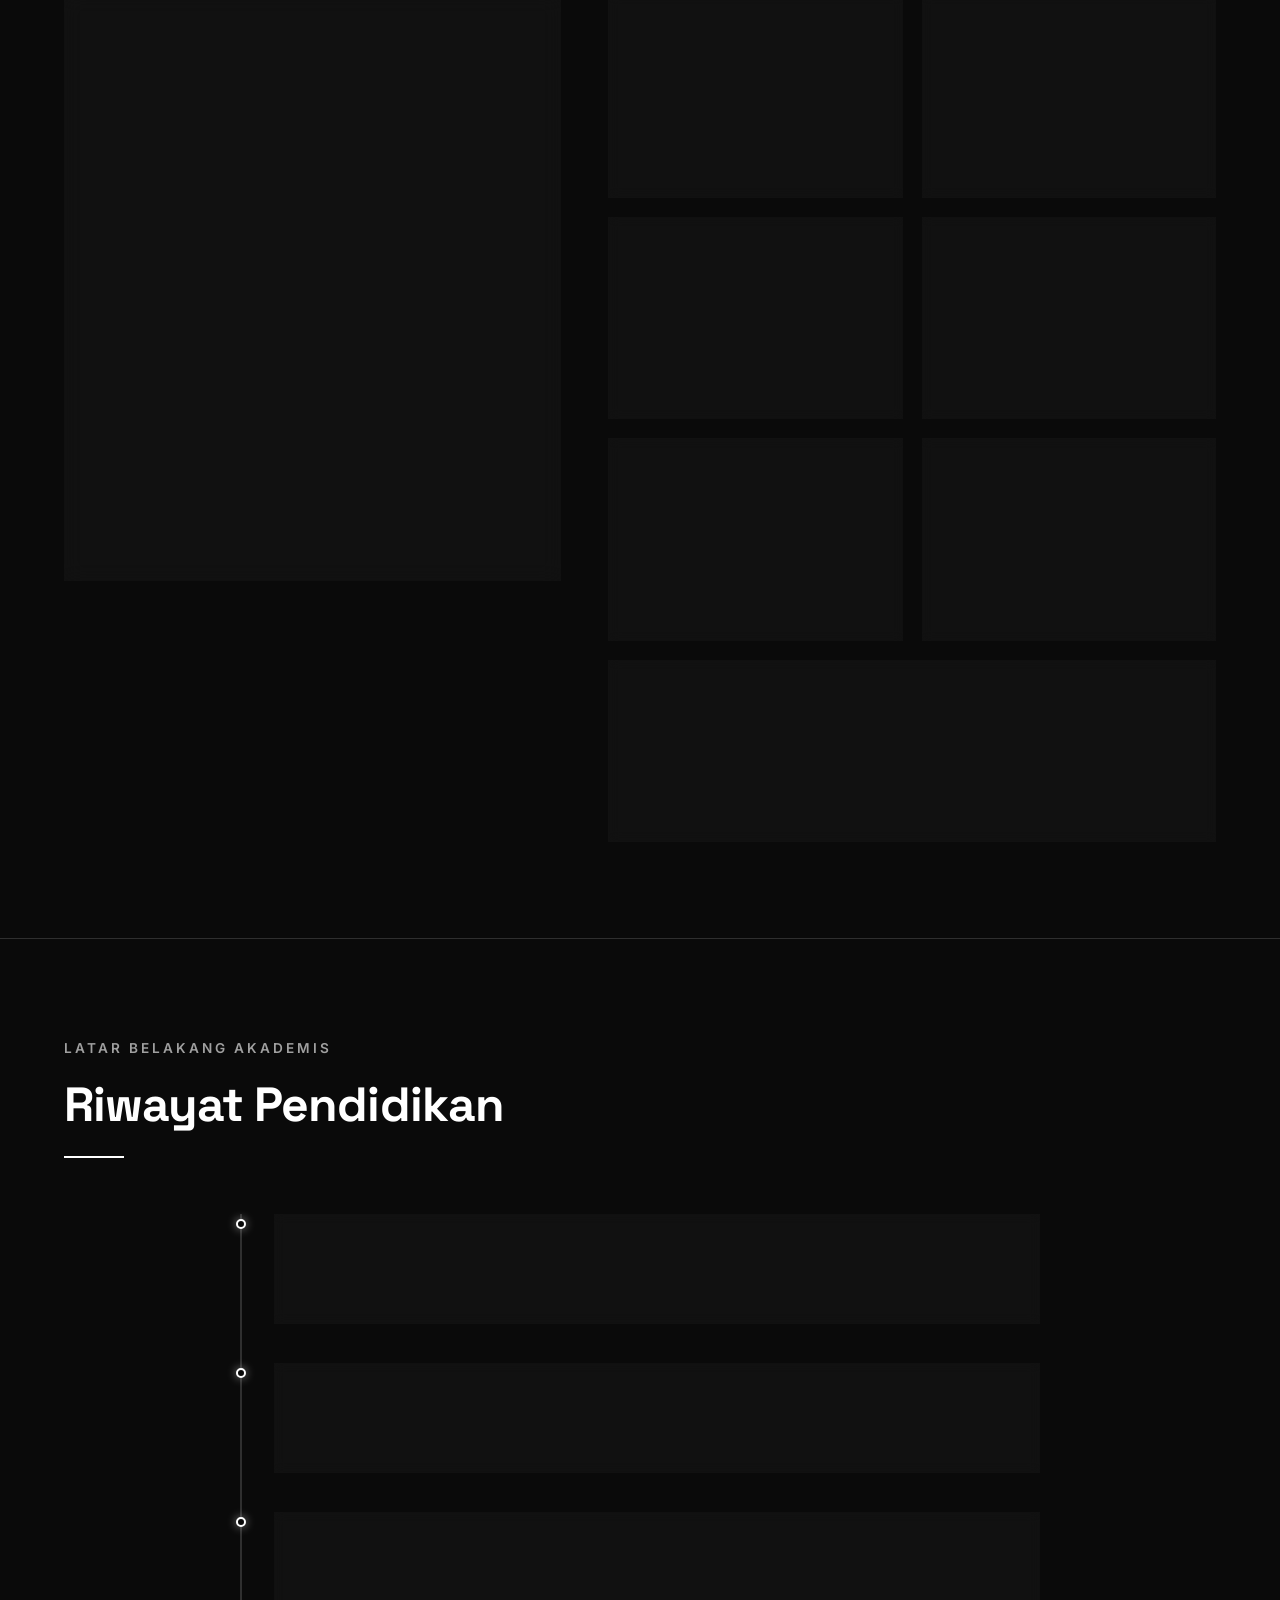
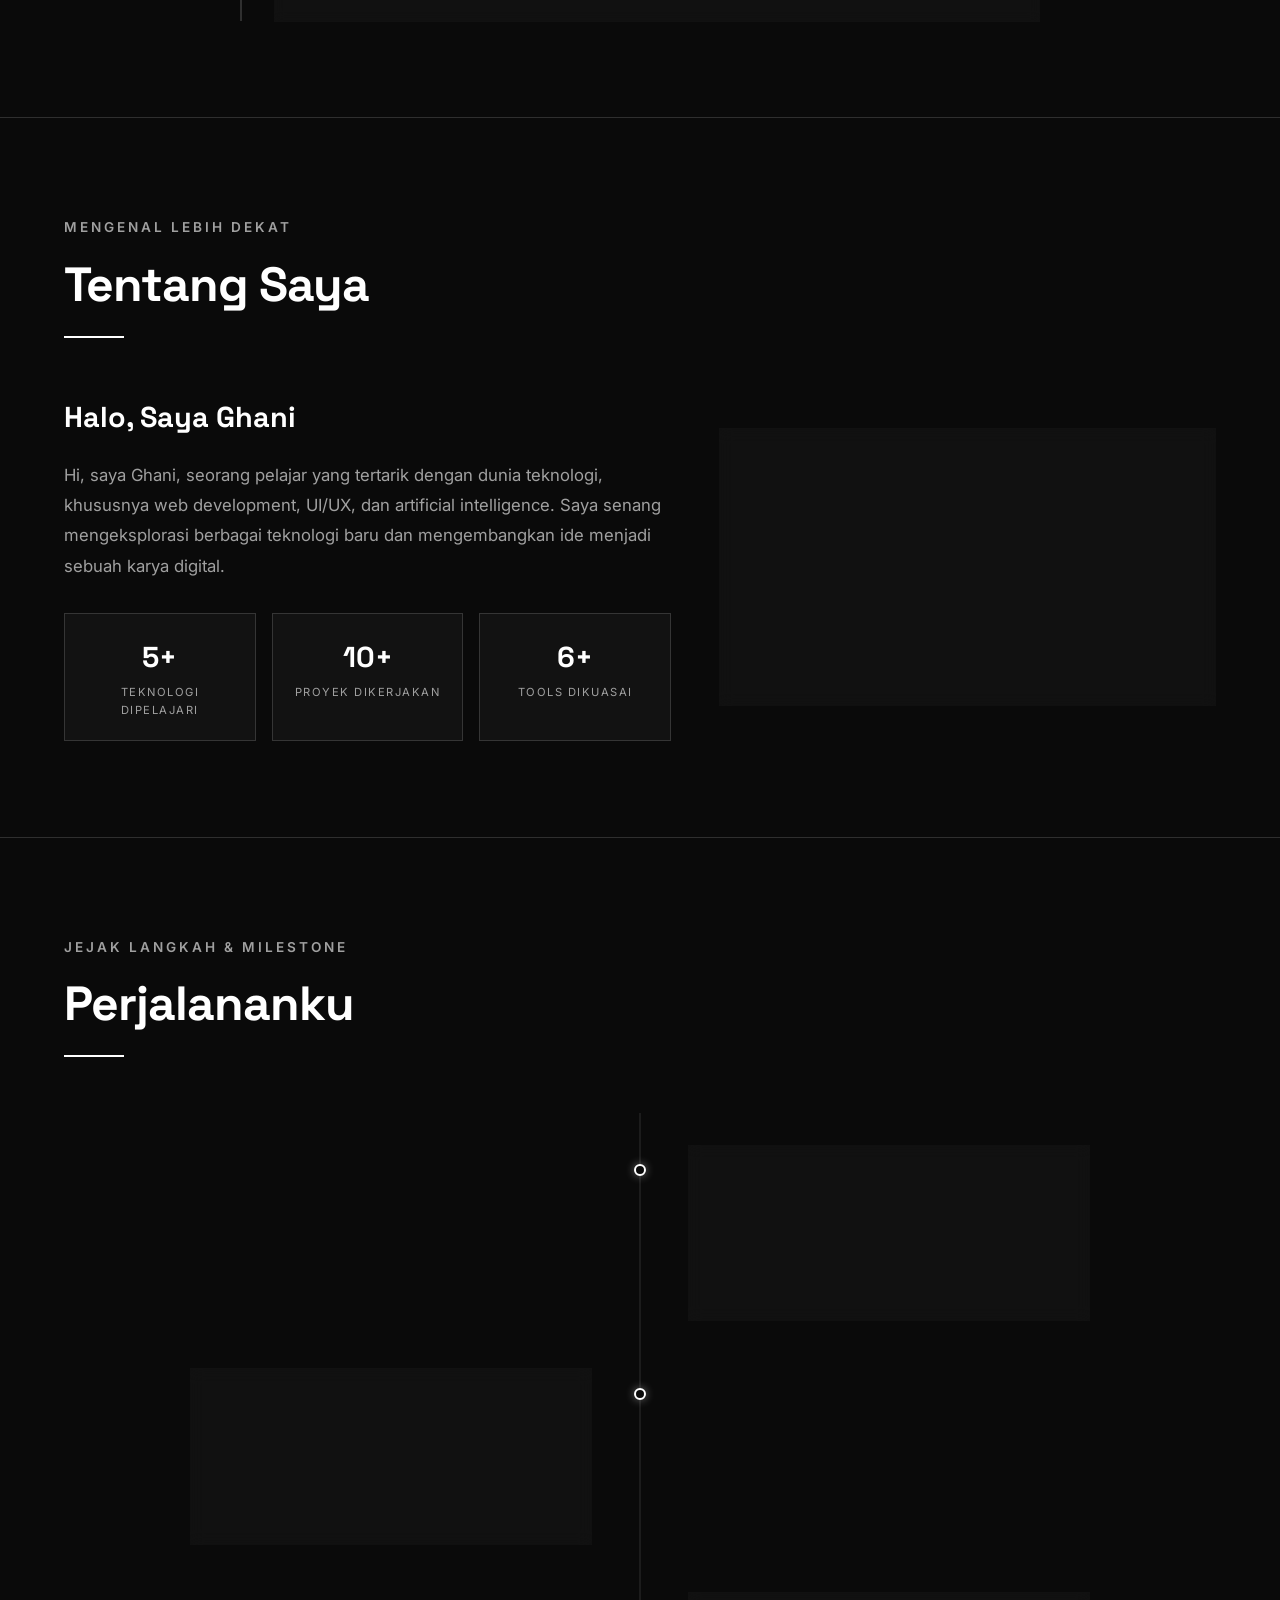
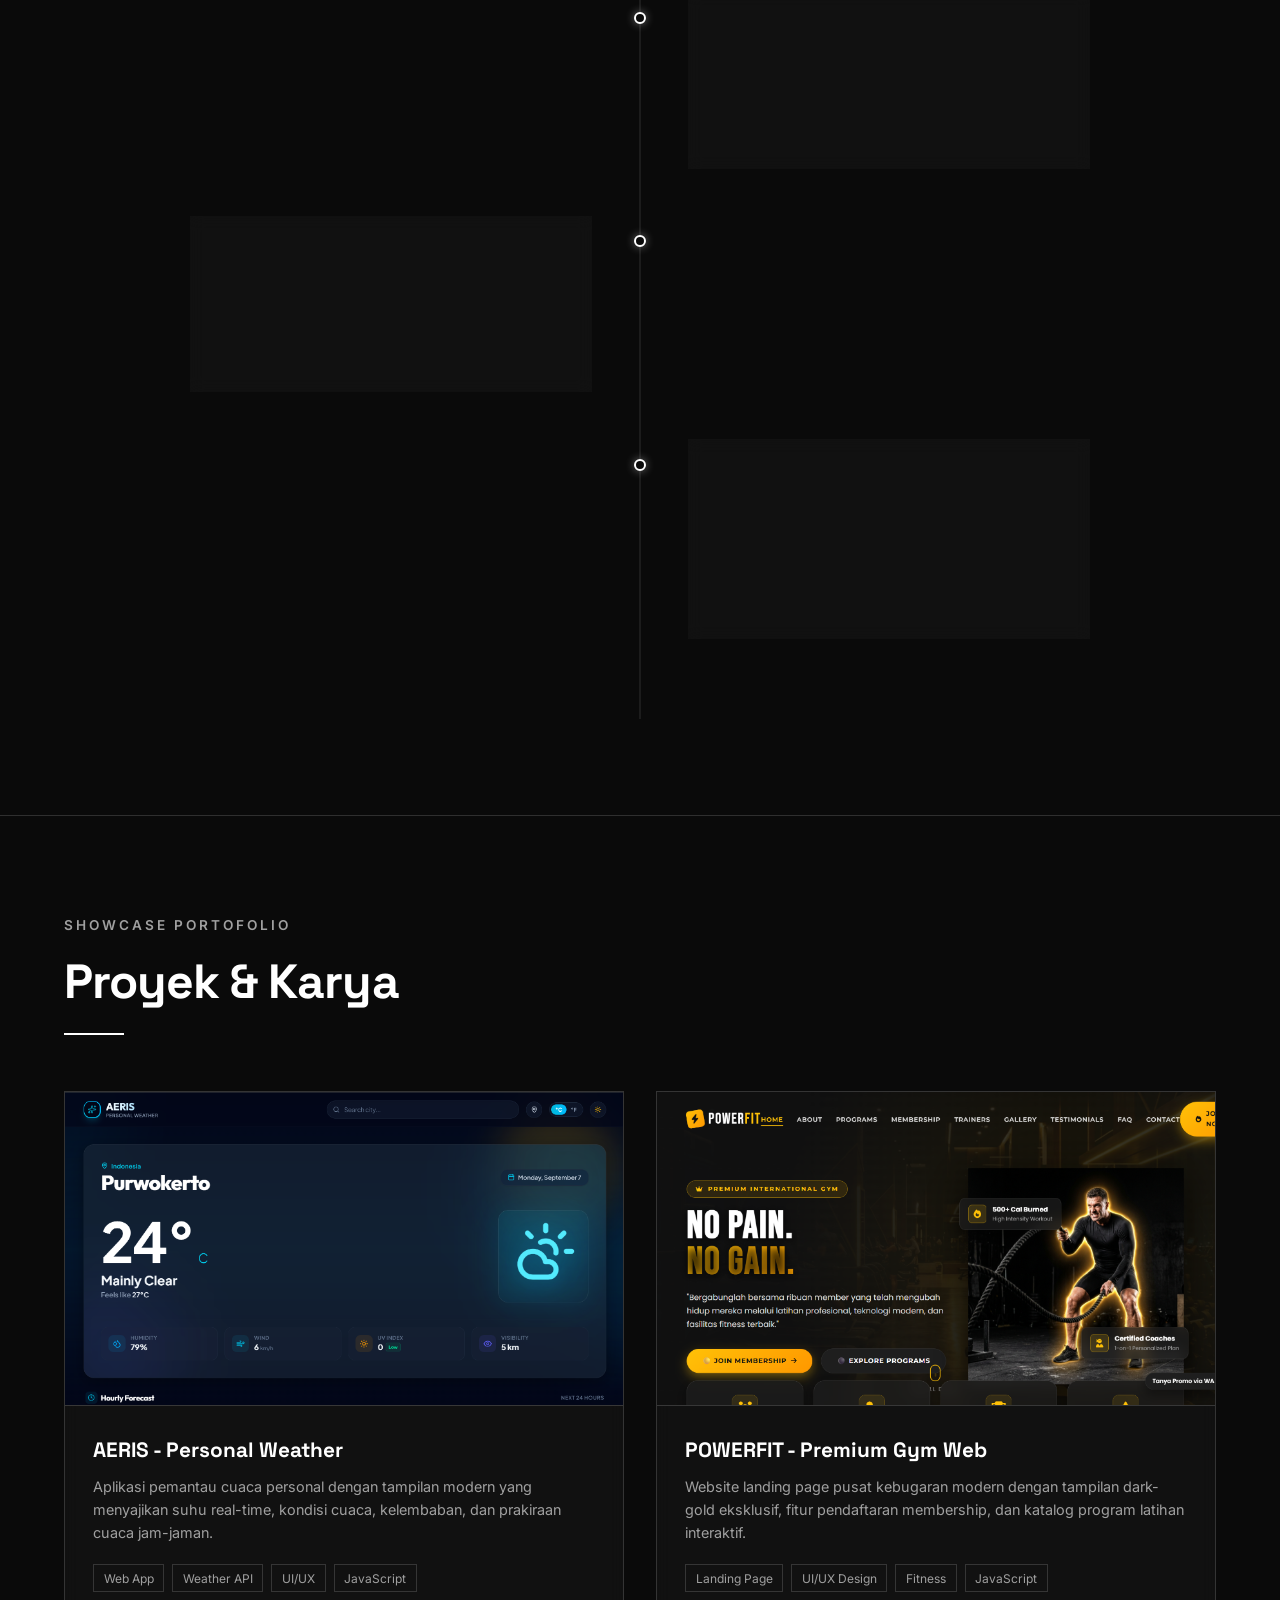
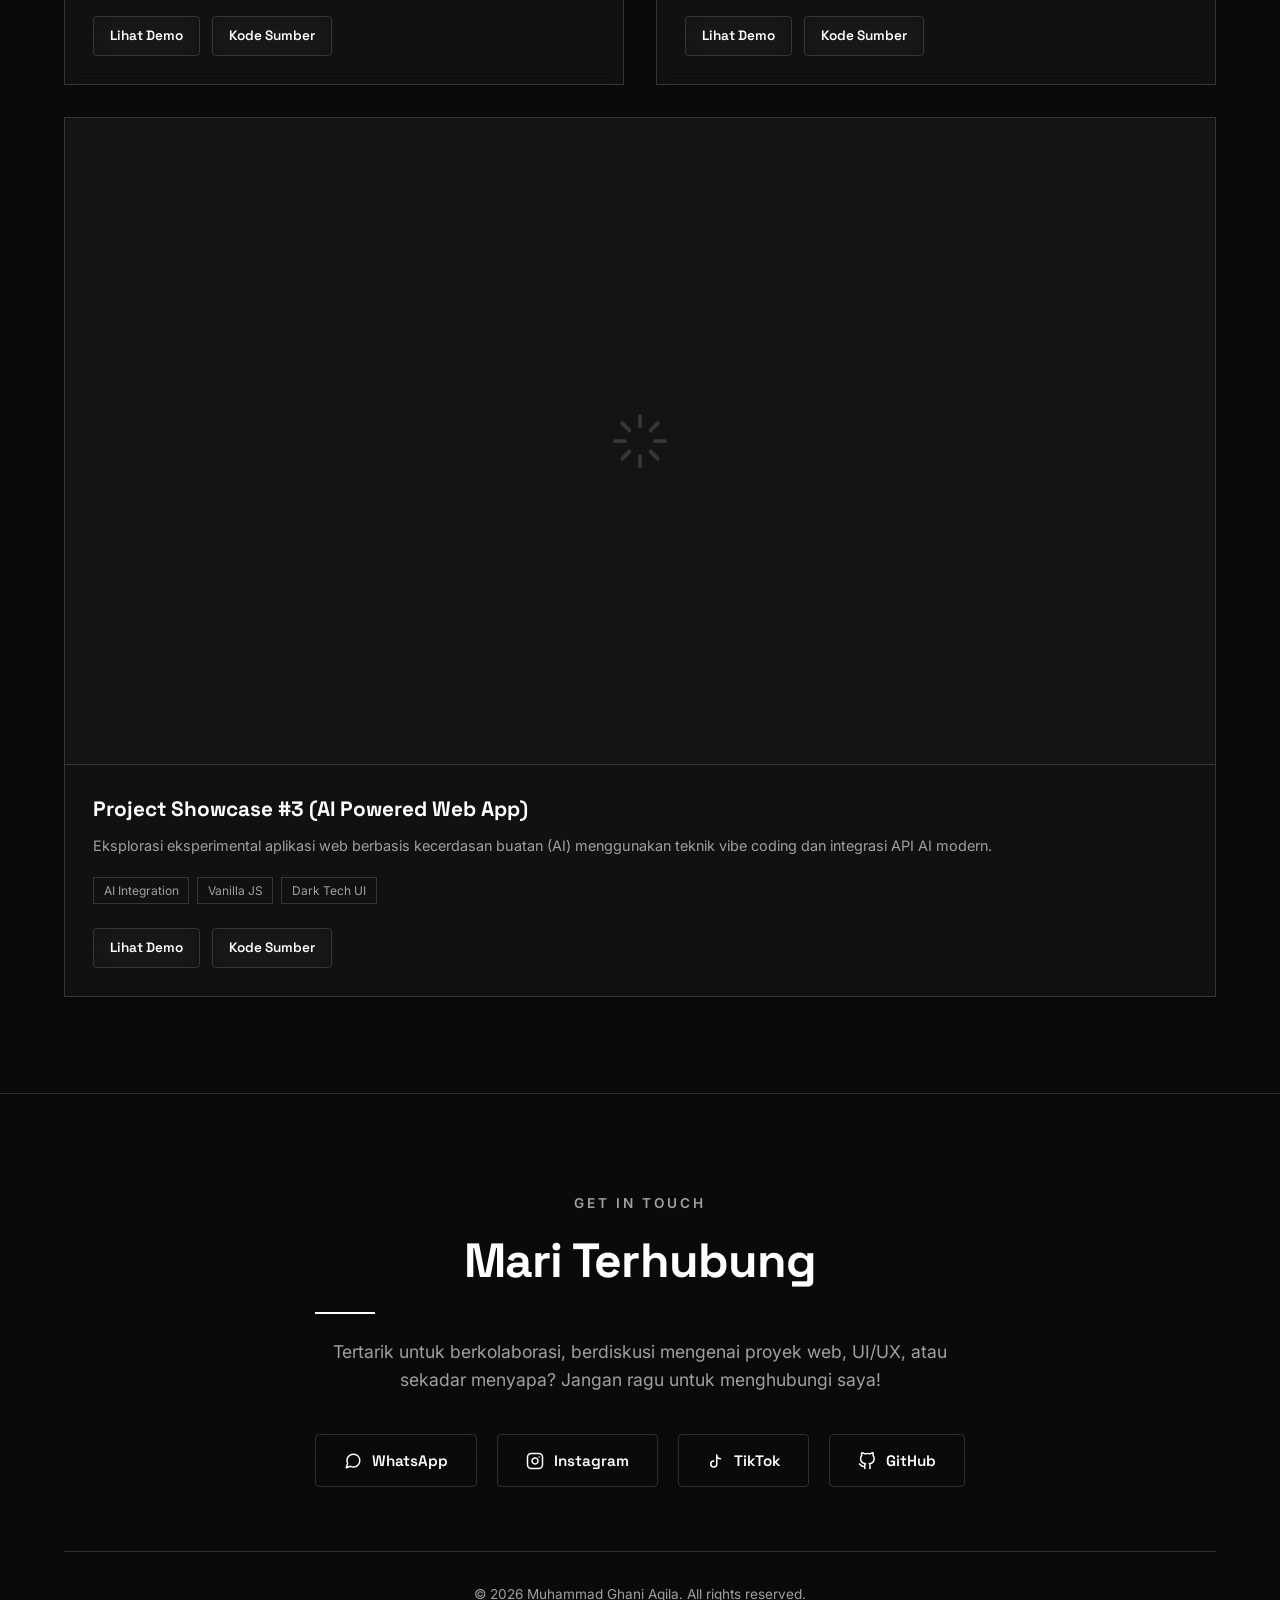
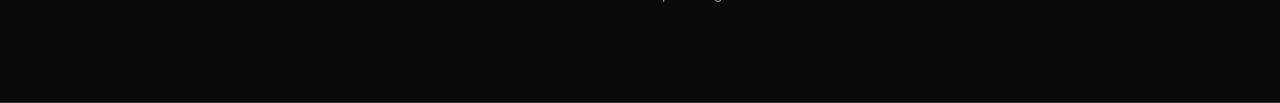
==== commit 45b9e93e: "foto" ====
--- a/index.html
+++ b/index.html
@@ -205,12 +205,7 @@
           <!-- Left Column: Profile Card -->
           <div class="profile-card reveal delay-1">
             <div class="profile-avatar-wrapper">
-              <!-- TODO: Ganti foto profil dengan gambar Anda di /assets/images/profile.jpg -->
-              <svg class="profile-avatar" viewBox="0 0 100 100" fill="none" xmlns="http://www.w3.org/2000/svg">
-                <rect width="100" height="100" fill="#141414" />
-                <circle cx="50" cy="40" r="22" stroke="#ffffff" stroke-width="2" />
-                <path d="M20 90C20 70 35 60 50 60C65 60 80 70 80 90" stroke="#ffffff" stroke-width="2" />
-              </svg>
+              <img class="profile-avatar" src="assets/images/profile.jpg" alt="Muhammad Ghani Aqila">
             </div>
 
             <h3 class="profile-name">Muhammad Ghani Aqila</h3>
@@ -551,54 +546,42 @@
 
         <div class="projects-grid">
 
-          <!-- TODO: Ganti dengan proyekmu - Card Proyek 1 -->
+          <!-- Card Proyek 1 - AERIS Weather -->
           <div class="project-card reveal delay-1">
             <div class="project-thumb">
-              <svg class="project-thumb-svg" viewBox="0 0 24 24" fill="none" stroke="currentColor" stroke-width="1.5"
-                stroke-linecap="round" stroke-linejoin="round">
-                <rect x="2" y="3" width="20" height="14" rx="2" ry="2"></rect>
-                <line x1="8" y1="21" x2="16" y2="21"></line>
-                <line x1="12" y1="17" x2="12" y2="21"></line>
-              </svg>
+              <img src="assets/images/project-1.png" alt="AERIS Personal Weather App" class="project-thumb-img">
             </div>
             <div class="project-body">
-              <h3 class="project-title">Project Showcase #1</h3>
-              <p class="project-desc">Deskripsi singkat proyek web pertama Anda. Ceritakan tentang fitur utama dan
-                solusi yang diberikan oleh aplikasi ini.</p>
+              <h3 class="project-title">AERIS - Personal Weather</h3>
+              <p class="project-desc">Aplikasi pemantau cuaca personal dengan tampilan modern yang menyajikan suhu real-time, kondisi cuaca, kelembaban, dan prakiraan cuaca jam-jaman.</p>
               <div class="project-tags">
-                <span class="tag">HTML</span>
-                <span class="tag">CSS</span>
+                <span class="tag">Web App</span>
+                <span class="tag">Weather API</span>
+                <span class="tag">UI/UX</span>
                 <span class="tag">JavaScript</span>
               </div>
               <div class="project-actions">
-                <!-- TODO: Ganti link demo dan repository proyek Anda -->
                 <a href="#" class="btn btn-outline btn-sm">Lihat Demo</a>
                 <a href="#" class="btn btn-outline btn-sm">Kode Sumber</a>
               </div>
             </div>
           </div>
 
-          <!-- TODO: Ganti dengan proyekmu - Card Proyek 2 -->
+          <!-- Card Proyek 2 - POWERFIT Gym -->
           <div class="project-card reveal delay-2">
             <div class="project-thumb">
-              <svg class="project-thumb-svg" viewBox="0 0 24 24" fill="none" stroke="currentColor" stroke-width="1.5"
-                stroke-linecap="round" stroke-linejoin="round">
-                <polygon points="12 2 2 7 12 12 22 7 12 2"></polygon>
-                <polyline points="2 17 12 22 22 17"></polyline>
-                <polyline points="2 12 12 17 22 12"></polyline>
-              </svg>
+              <img src="assets/images/project-2.png" alt="POWERFIT Gym Landing Page" class="project-thumb-img">
             </div>
             <div class="project-body">
-              <h3 class="project-title">Project Showcase #2</h3>
-              <p class="project-desc">Deskripsi singkat proyek UI/UX design atau web interaktif kedua Anda yang
-                dirancang dengan presisi dan performa tinggi.</p>
+              <h3 class="project-title">POWERFIT - Premium Gym Web</h3>
+              <p class="project-desc">Website landing page pusat kebugaran modern dengan tampilan dark-gold eksklusif, fitur pendaftaran membership, dan katalog program latihan interaktif.</p>
               <div class="project-tags">
-                <span class="tag">Figma</span>
-                <span class="tag">UI/UX</span>
-                <span class="tag">Web</span>
+                <span class="tag">Landing Page</span>
+                <span class="tag">UI/UX Design</span>
+                <span class="tag">Fitness</span>
+                <span class="tag">JavaScript</span>
               </div>
               <div class="project-actions">
-                <!-- TODO: Ganti link demo dan repository proyek Anda -->
                 <a href="#" class="btn btn-outline btn-sm">Lihat Demo</a>
                 <a href="#" class="btn btn-outline btn-sm">Kode Sumber</a>
               </div>
--- a/css/style.css
+++ b/css/style.css
@@ -909,6 +909,18 @@
   transition: color var(--transition-fast);
 }
 
+.project-thumb-img {
+  width: 100%;
+  height: 100%;
+  object-fit: cover;
+  object-position: top center;
+  transition: transform var(--transition-normal);
+}
+
+.project-card:hover .project-thumb-img {
+  transform: scale(1.05);
+}
+
 .project-card:hover .project-thumb-svg {
   color: var(--color-text);
 }
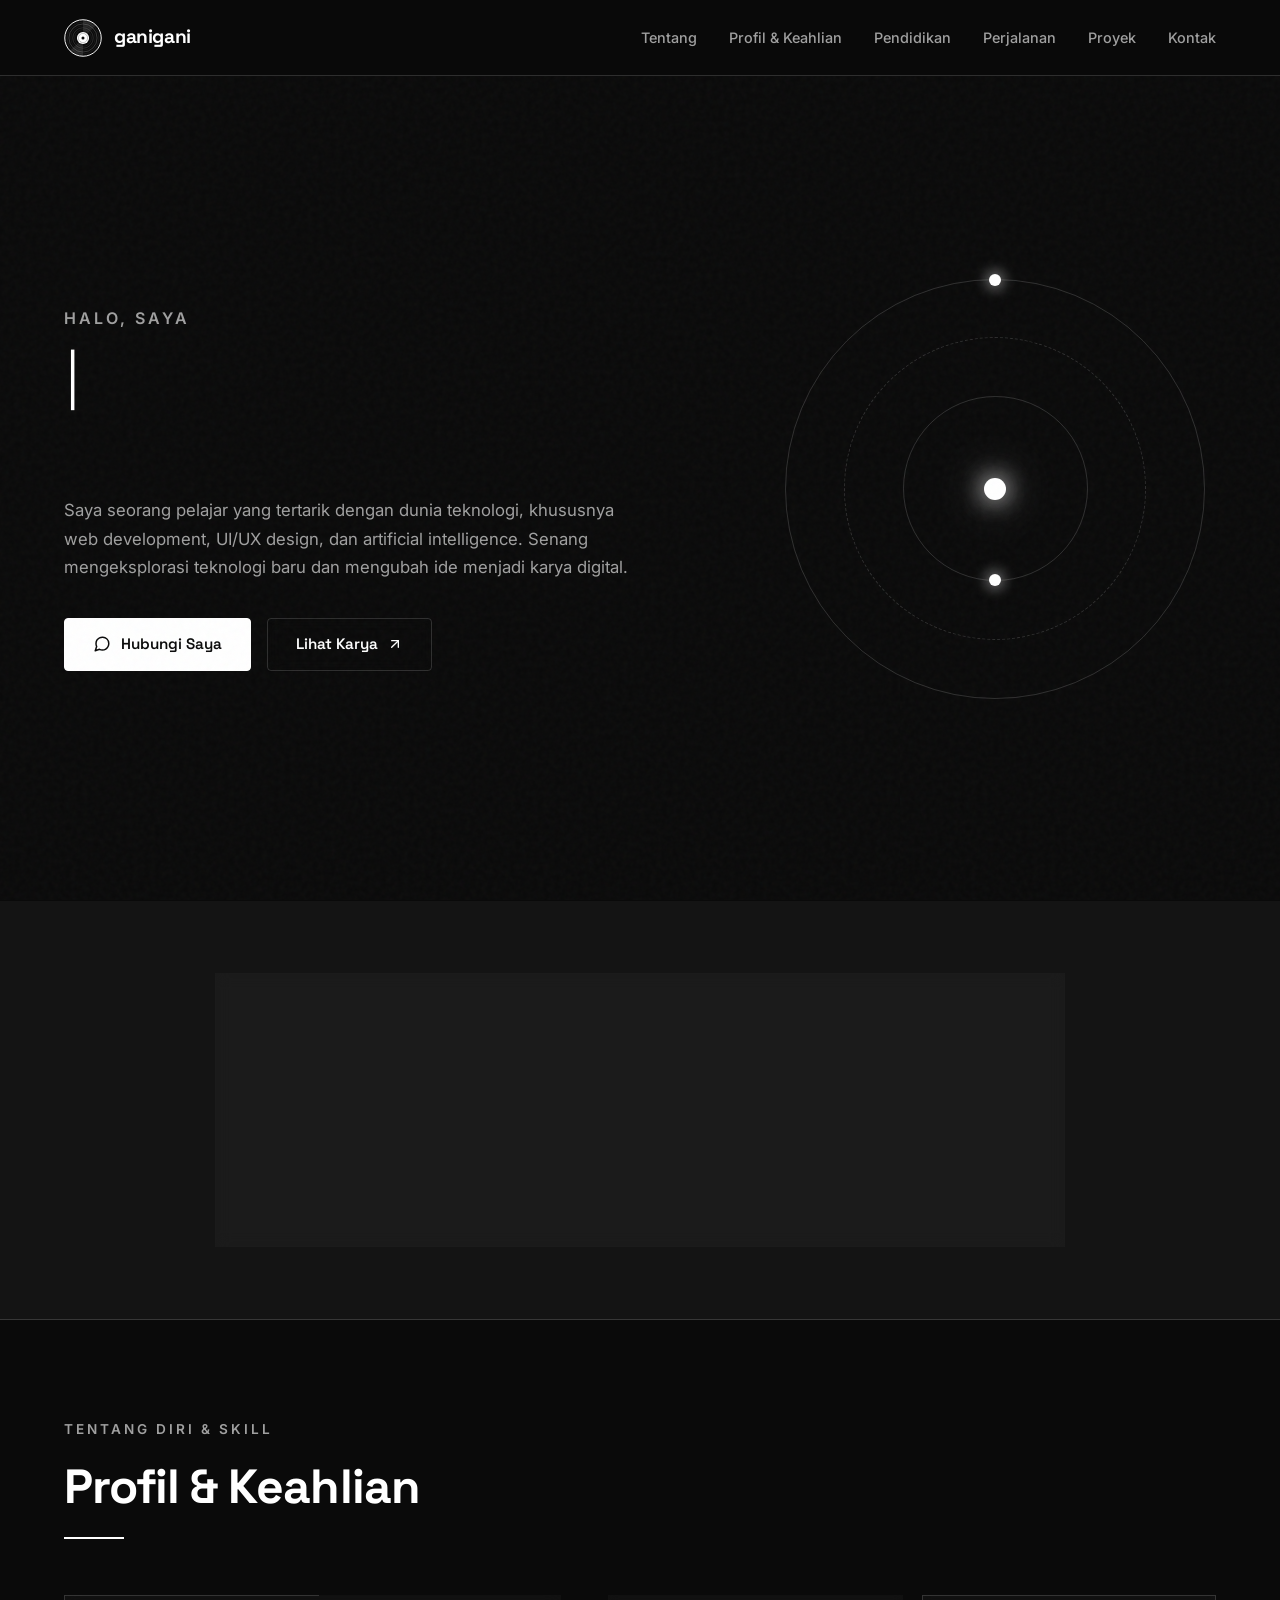
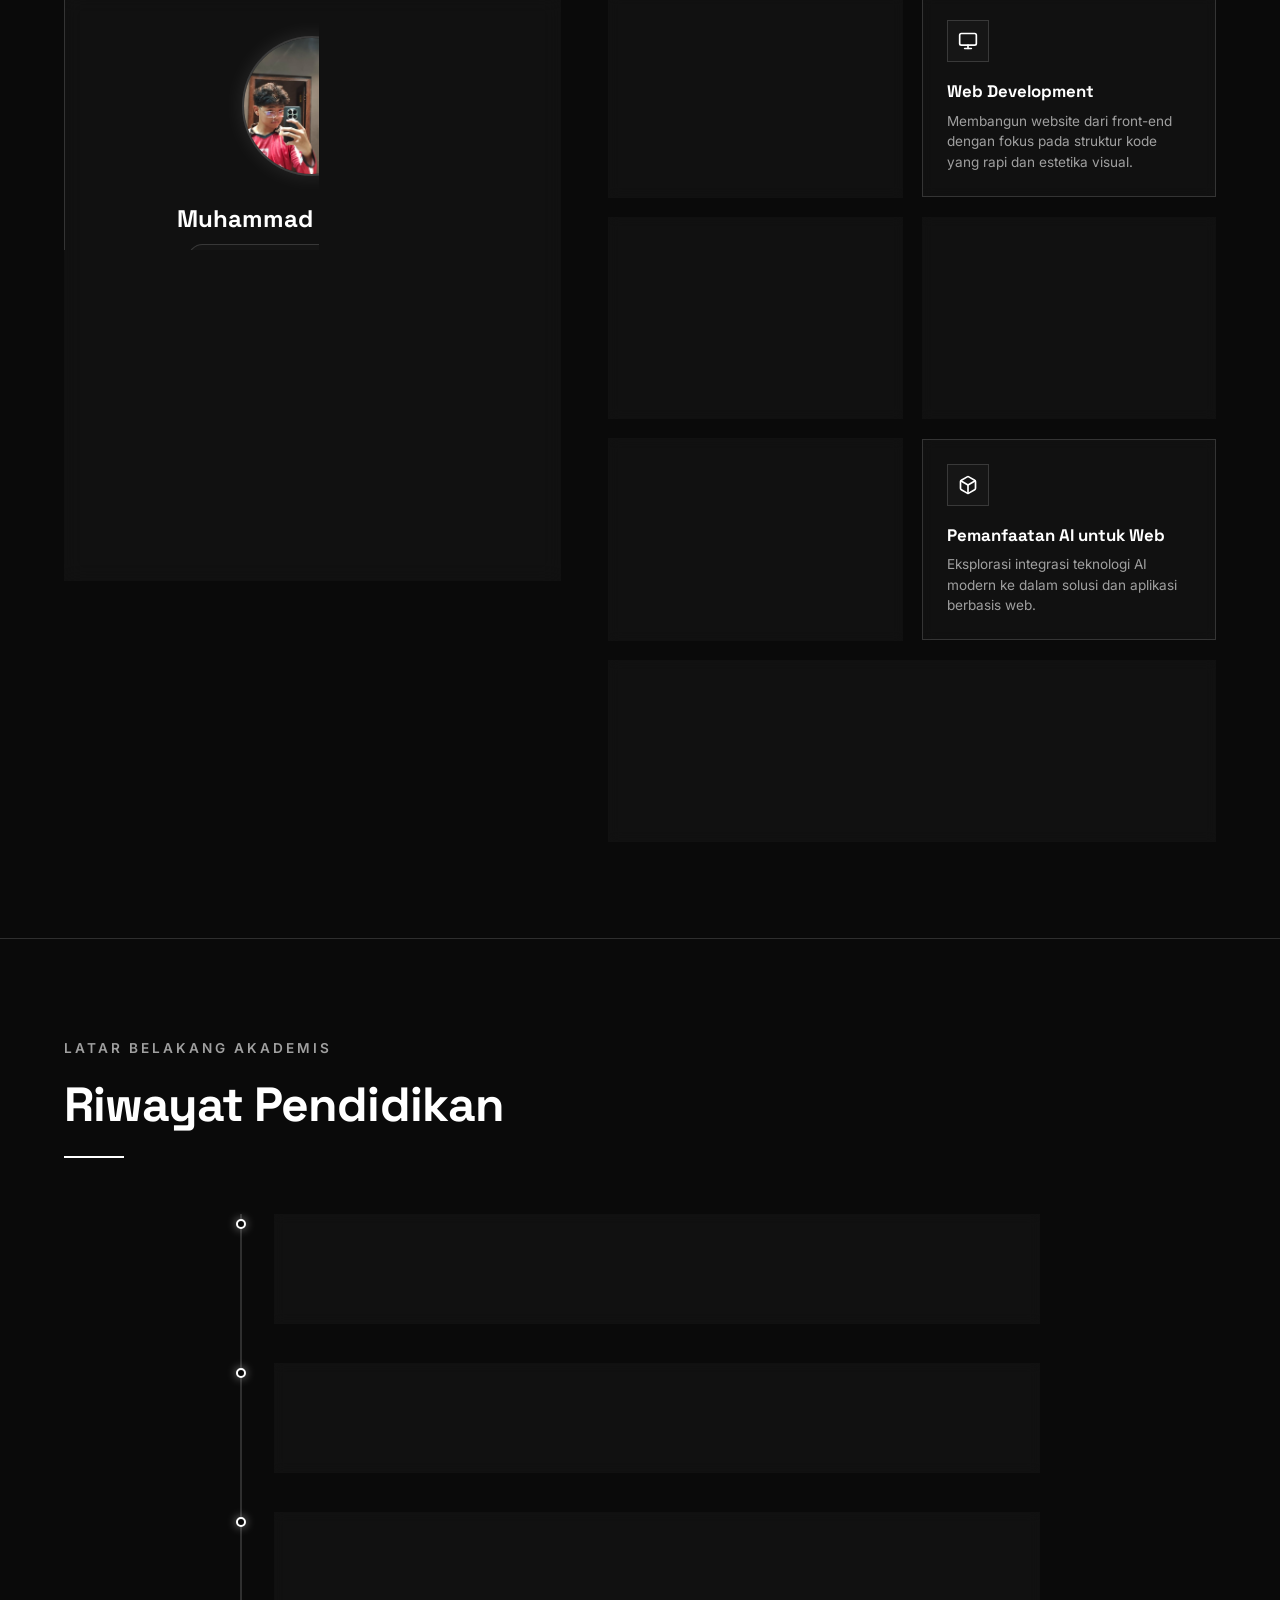
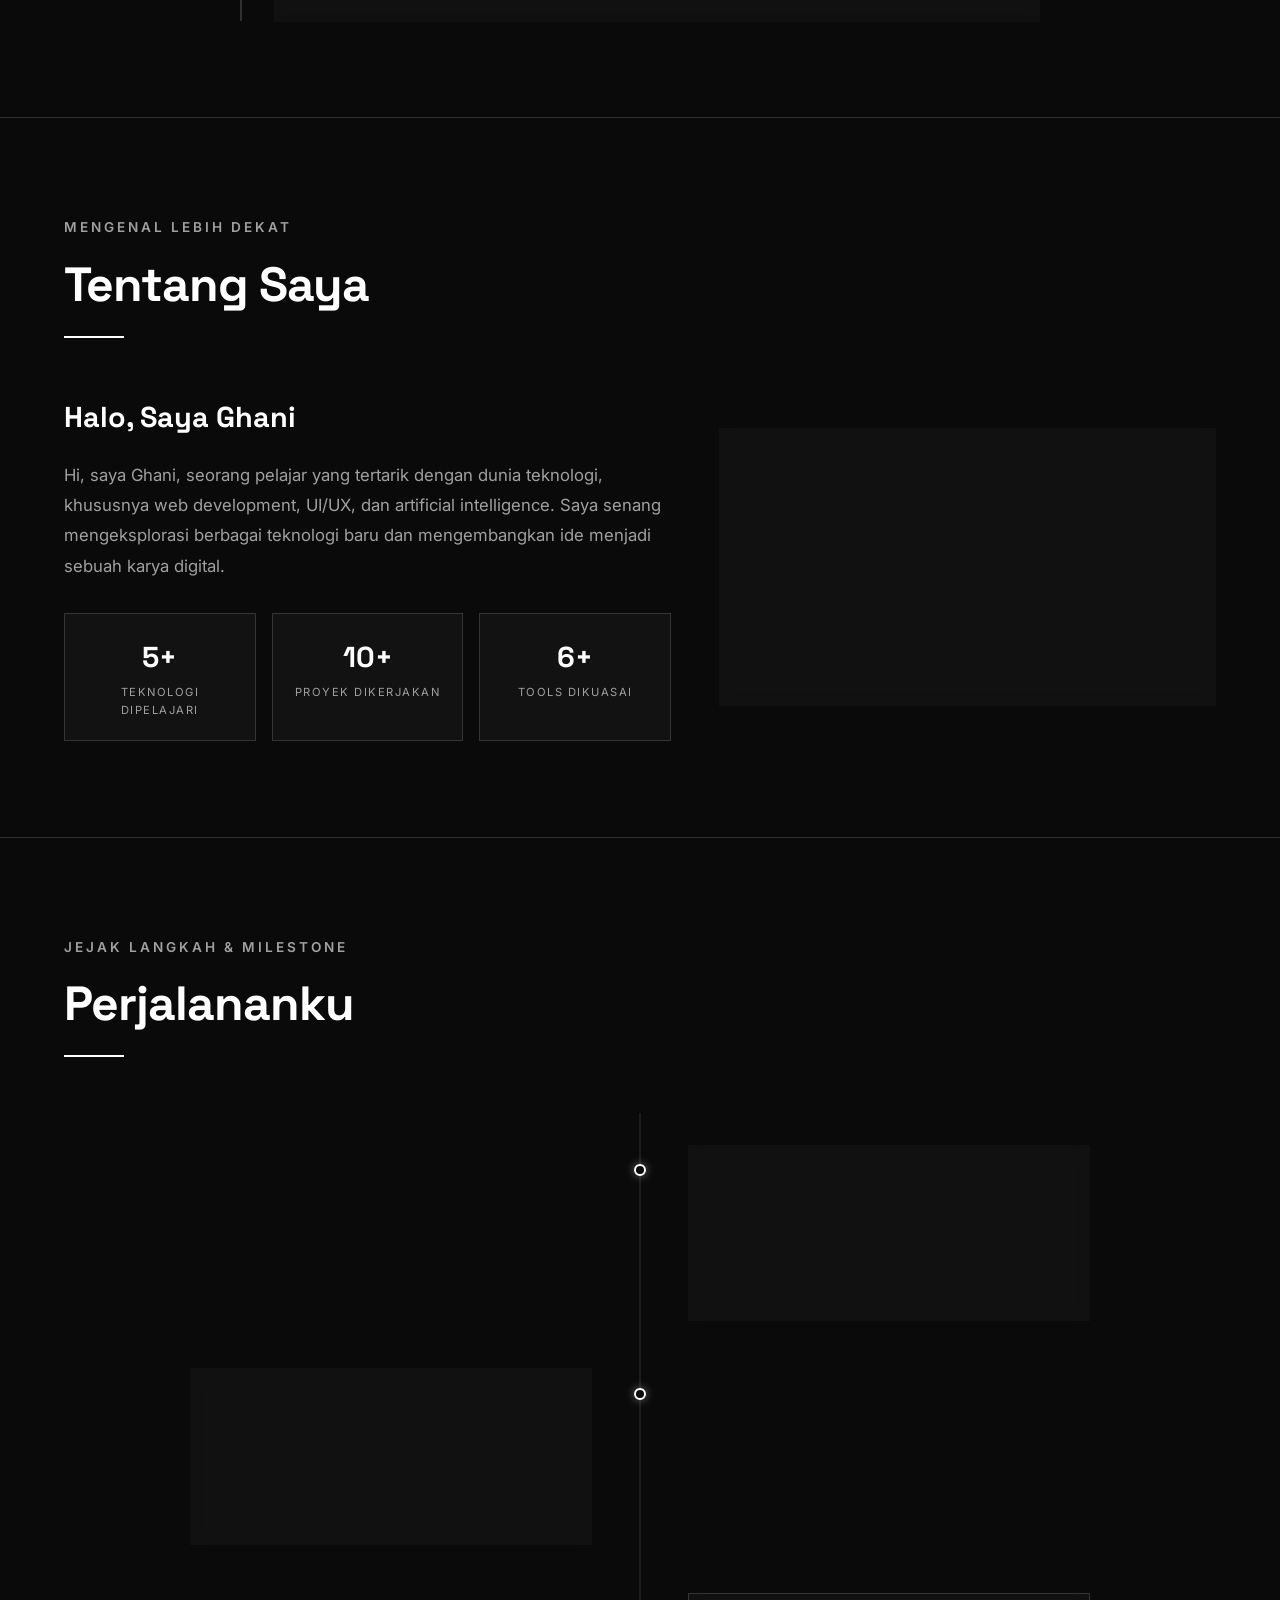
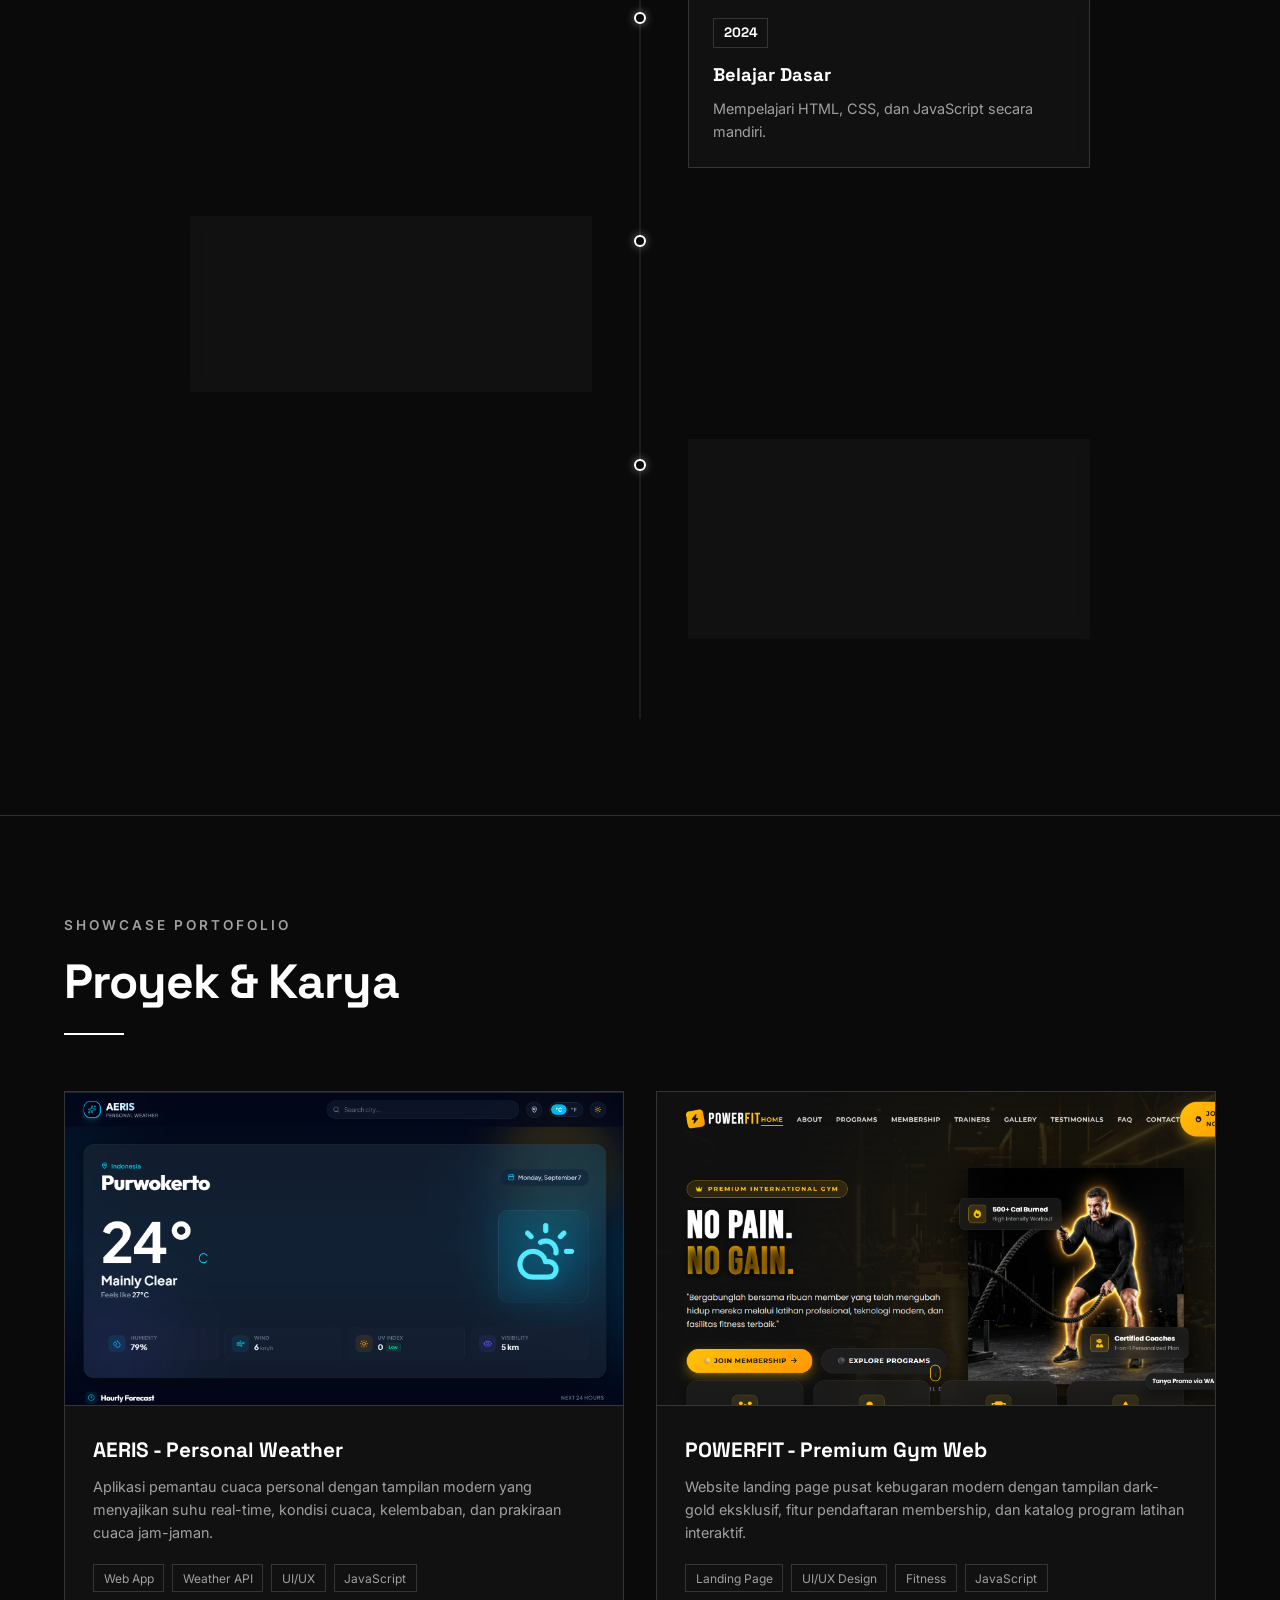
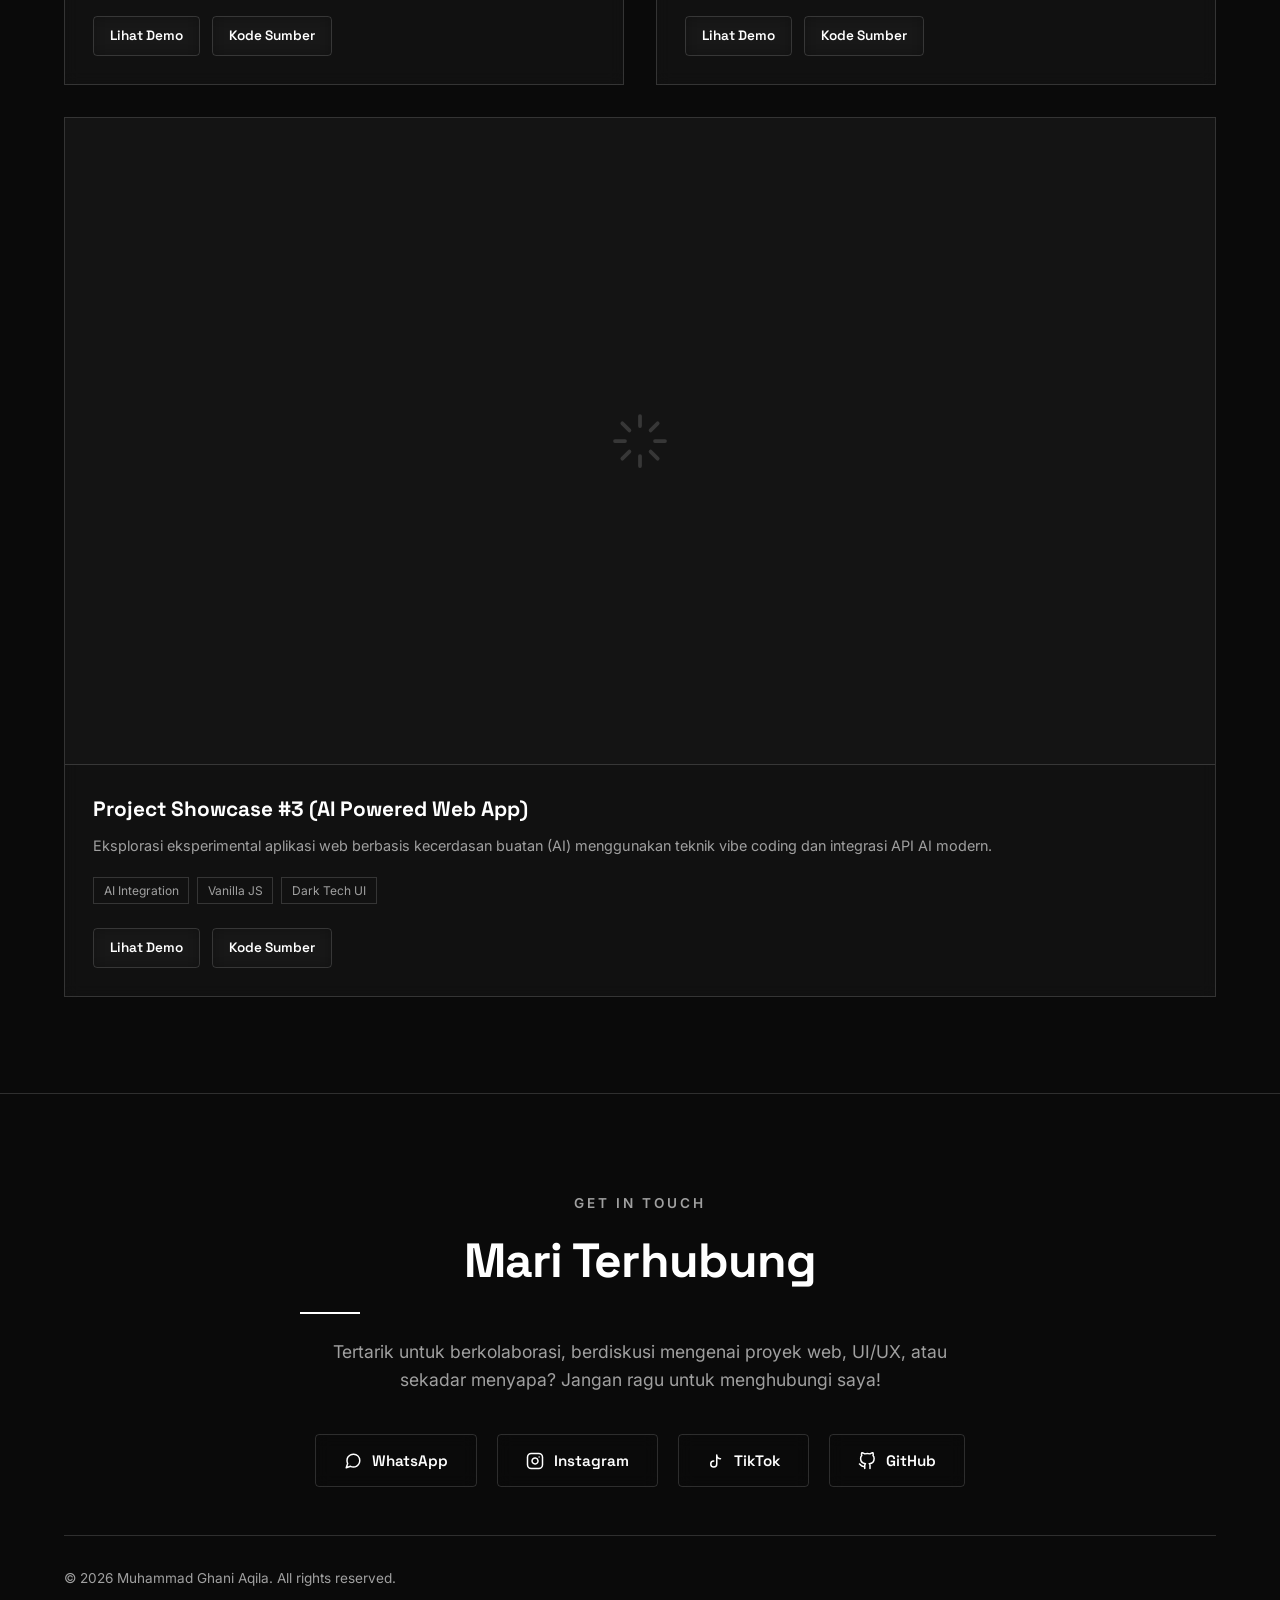
==== commit b193e529: "admin" ====
--- a/index.html
+++ b/index.html
@@ -485,23 +485,24 @@
             </div>
           </div>
 
+
+          <!-- Timeline 3 -->
+          <div class="journey-item reveal delay-1">
+            <div class="journey-dot"></div>
+            <div class="journey-card">
+              <span class="journey-year">2022</span>
+              <h3 class="journey-title">Eksplorasi Desain</h3>
+              <p class="journey-desc">Mulai belajar Figma dan prinsip dasar UI/UX design untuk membangun antarmuka.</p>
+            </div>
+          </div>
+
           <!-- Timeline 2 -->
           <div class="journey-item reveal delay-2">
             <div class="journey-dot"></div>
             <div class="journey-card">
-              <span class="journey-year">2023</span>
+              <span class="journey-year">2024</span>
               <h3 class="journey-title">Belajar Dasar</h3>
-              <p class="journey-desc">Mempelajari HTML, CSS, dan JavaScript secara mandiri dan konsisten.</p>
-            </div>
-          </div>
-
-          <!-- Timeline 3 -->
-          <div class="journey-item reveal delay-1">
-            <div class="journey-dot"></div>
-            <div class="journey-card">
-              <span class="journey-year">2024</span>
-              <h3 class="journey-title">Eksplorasi Desain</h3>
-              <p class="journey-desc">Mulai belajar Figma dan prinsip dasar UI/UX design untuk membangun antarmuka.</p>
+              <p class="journey-desc">Mempelajari HTML, CSS, dan JavaScript secara mandiri.</p>
             </div>
           </div>
 
@@ -509,7 +510,7 @@
           <div class="journey-item reveal delay-2">
             <div class="journey-dot"></div>
             <div class="journey-card">
-              <span class="journey-year">2024</span>
+              <span class="journey-year">2025</span>
               <h3 class="journey-title">Masuk PPLG</h3>
               <p class="journey-desc">Bergabung di jurusan Pengembangan Perangkat Lunak dan Gim, SMK Telkom Purwokerto.
               </p>
@@ -553,7 +554,8 @@
             </div>
             <div class="project-body">
               <h3 class="project-title">AERIS - Personal Weather</h3>
-              <p class="project-desc">Aplikasi pemantau cuaca personal dengan tampilan modern yang menyajikan suhu real-time, kondisi cuaca, kelembaban, dan prakiraan cuaca jam-jaman.</p>
+              <p class="project-desc">Aplikasi pemantau cuaca personal dengan tampilan modern yang menyajikan suhu
+                real-time, kondisi cuaca, kelembaban, dan prakiraan cuaca jam-jaman.</p>
               <div class="project-tags">
                 <span class="tag">Web App</span>
                 <span class="tag">Weather API</span>
@@ -574,7 +576,8 @@
             </div>
             <div class="project-body">
               <h3 class="project-title">POWERFIT - Premium Gym Web</h3>
-              <p class="project-desc">Website landing page pusat kebugaran modern dengan tampilan dark-gold eksklusif, fitur pendaftaran membership, dan katalog program latihan interaktif.</p>
+              <p class="project-desc">Website landing page pusat kebugaran modern dengan tampilan dark-gold eksklusif,
+                fitur pendaftaran membership, dan katalog program latihan interaktif.</p>
               <div class="project-tags">
                 <span class="tag">Landing Page</span>
                 <span class="tag">UI/UX Design</span>
--- a/css/style.css
+++ b/css/style.css
@@ -973,7 +973,7 @@
 }
 
 .contact-box {
-  max-width: 650px;
+  max-width: 680px;
   margin: 0 auto;
 }
 
@@ -981,6 +981,89 @@
   font-size: 1.1rem;
   color: var(--color-text-muted);
   margin-bottom: 2.5rem;
+}
+
+/* Contact Form Styles */
+.contact-form {
+  text-align: left;
+  background: var(--color-card);
+  border: 1px solid var(--color-border);
+  padding: 2rem;
+  margin-bottom: 2.5rem;
+  backdrop-filter: blur(10px);
+}
+
+.contact-form-grid {
+  display: grid;
+  grid-template-columns: 1fr 1fr;
+  gap: 1.25rem;
+  margin-bottom: 1.25rem;
+}
+
+@media (max-width: 600px) {
+  .contact-form-grid {
+    grid-template-columns: 1fr;
+  }
+}
+
+.form-field {
+  display: flex;
+  flex-direction: column;
+  gap: 0.4rem;
+  margin-bottom: 1.25rem;
+}
+
+.form-label-custom {
+  font-size: 0.85rem;
+  font-weight: 600;
+  color: var(--color-text);
+  letter-spacing: 0.5px;
+}
+
+.form-input-custom {
+  width: 100%;
+  padding: 0.75rem 1rem;
+  background: #0a0a0a;
+  border: 1px solid var(--color-border);
+  color: var(--color-text);
+  font-family: inherit;
+  font-size: 0.9rem;
+  outline: none;
+  transition: border-color var(--transition-fast);
+}
+
+.form-input-custom:focus {
+  border-color: var(--color-text);
+}
+
+textarea.form-input-custom {
+  resize: vertical;
+  min-height: 110px;
+}
+
+.contact-alert-box {
+  padding: 0.85rem 1rem;
+  font-size: 0.875rem;
+  margin-bottom: 1.25rem;
+  border: 1px solid var(--color-border);
+}
+
+.alert-success {
+  background: rgba(16, 185, 129, 0.12);
+  border-color: #10b981;
+  color: #10b981;
+}
+
+.alert-error {
+  background: rgba(239, 68, 68, 0.12);
+  border-color: #ef4444;
+  color: #ef4444;
+}
+
+.alert-info {
+  background: rgba(59, 130, 246, 0.12);
+  border-color: #3b82f6;
+  color: #3b82f6;
 }
 
 .social-links {
@@ -988,7 +1071,7 @@
   justify-content: center;
   gap: 1.25rem;
   flex-wrap: wrap;
-  margin-bottom: 4rem;
+  margin-bottom: 3rem;
 }
 
 .footer-bottom {
@@ -997,7 +1080,26 @@
   font-size: 0.85rem;
   color: var(--color-text-muted);
   border-top: 1px solid var(--color-border);
-  margin-top: 4rem;
+  margin-top: 3rem;
+  display: flex;
+  align-items: center;
+  justify-content: space-between;
+  flex-wrap: wrap;
+  gap: 1rem;
+}
+
+.footer-admin-link {
+  color: var(--color-text-muted);
+  text-decoration: none;
+  font-size: 0.8rem;
+  transition: color var(--transition-fast);
+  display: inline-flex;
+  align-items: center;
+  gap: 0.35rem;
+}
+
+.footer-admin-link:hover {
+  color: var(--color-text);
 }
 
 /* --- RESPONSIVE MEDIA QUERIES --- */
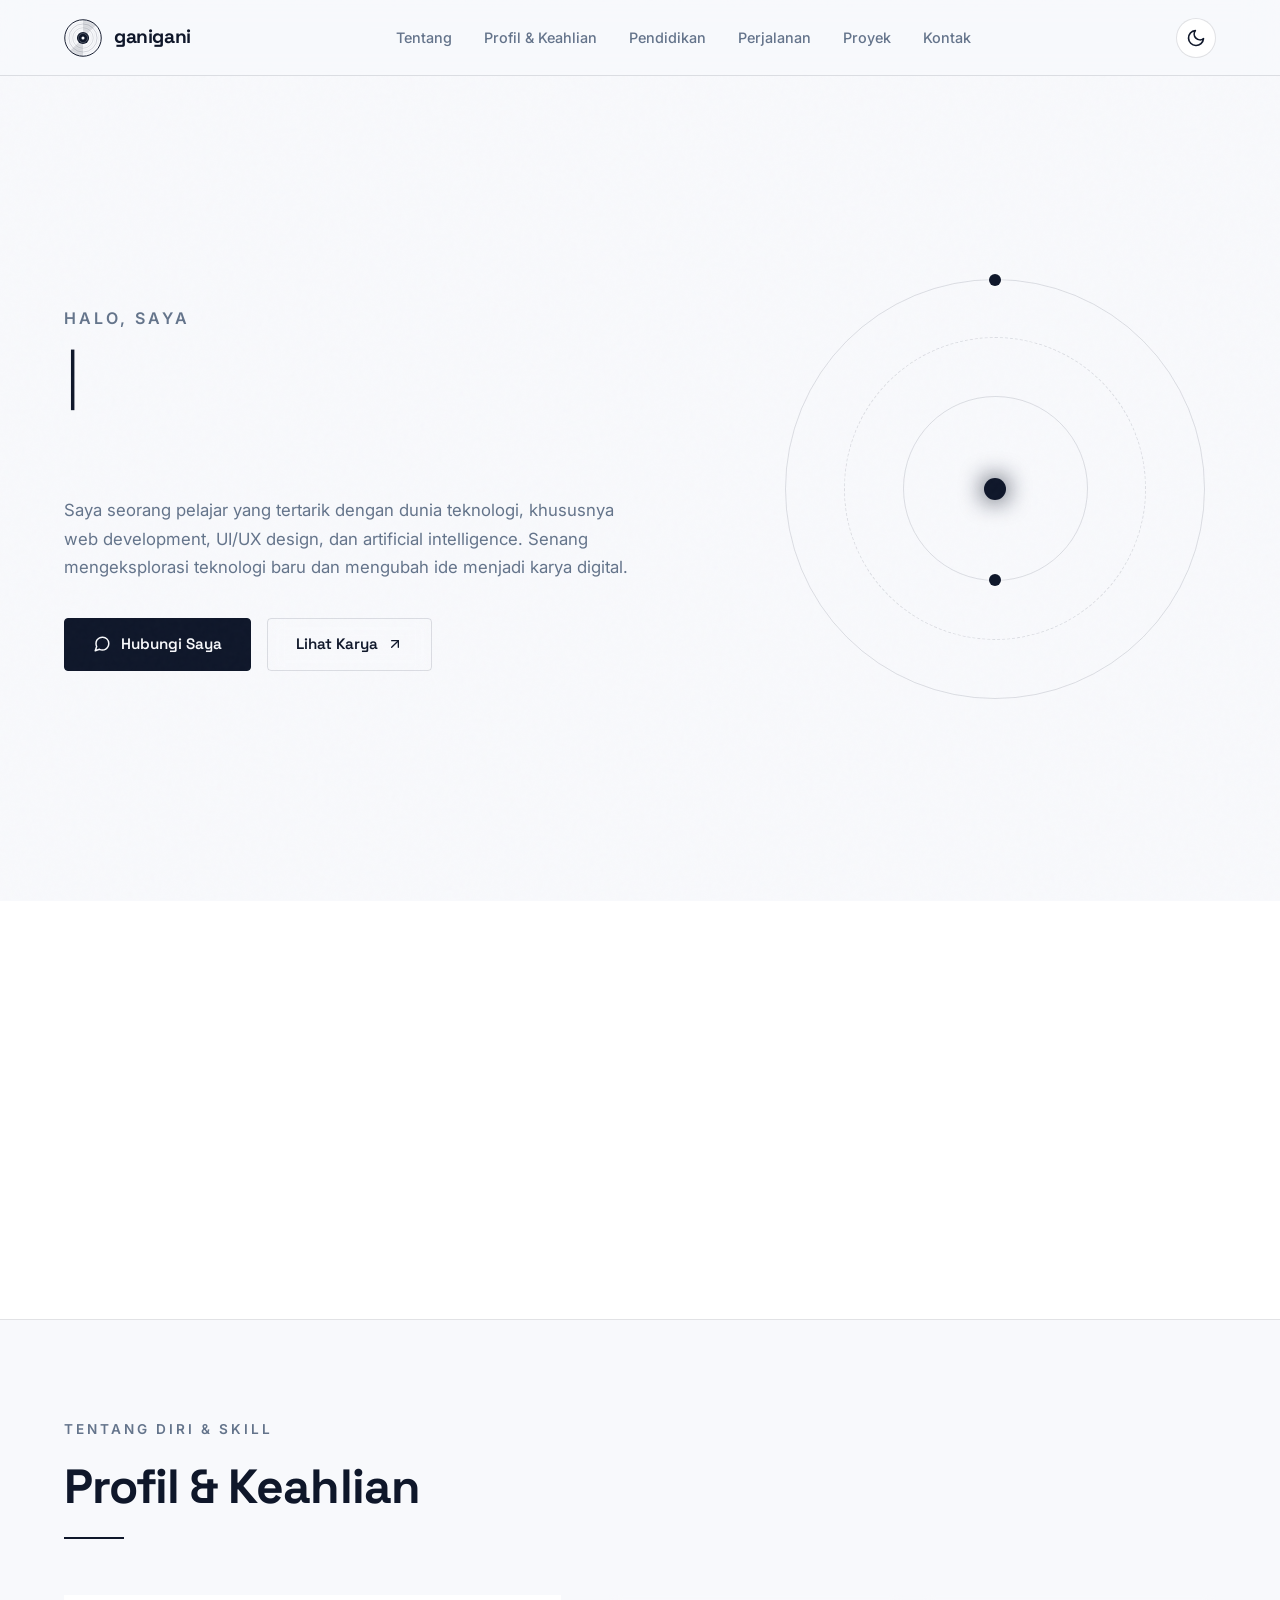
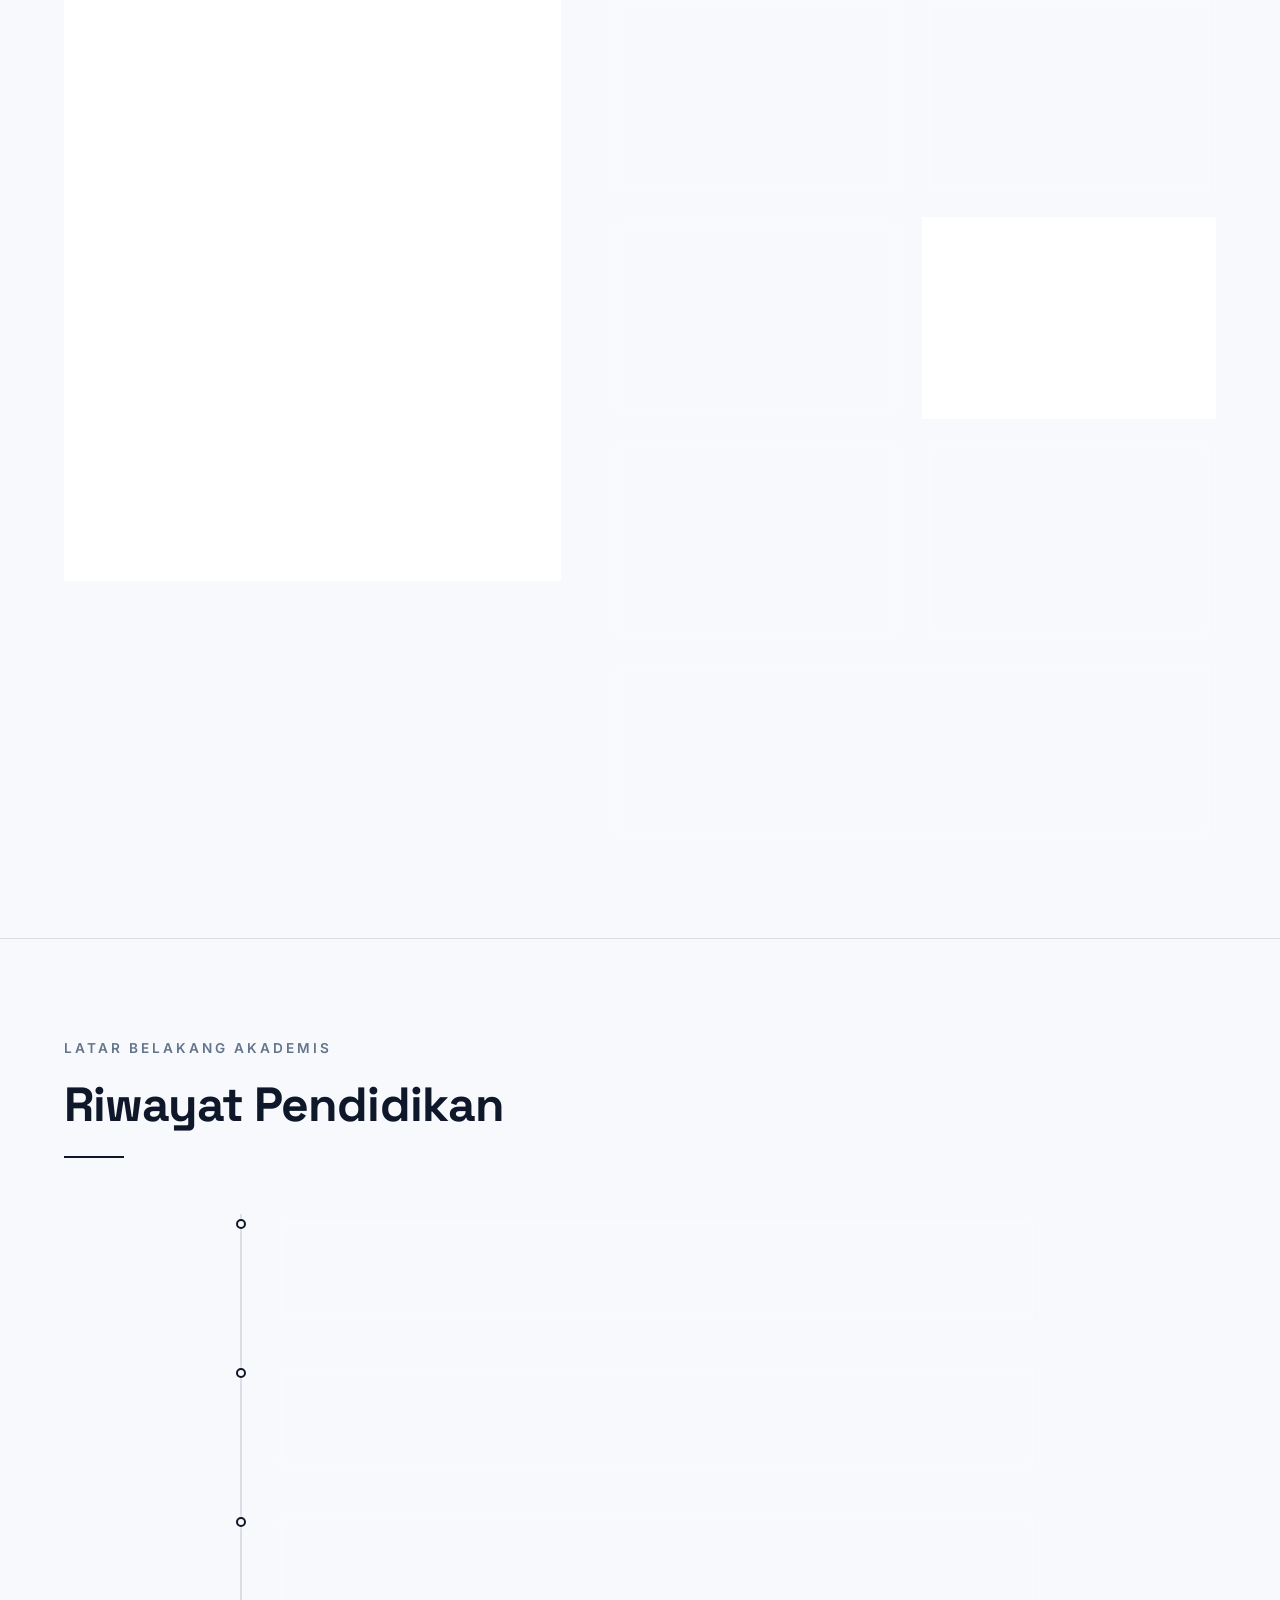
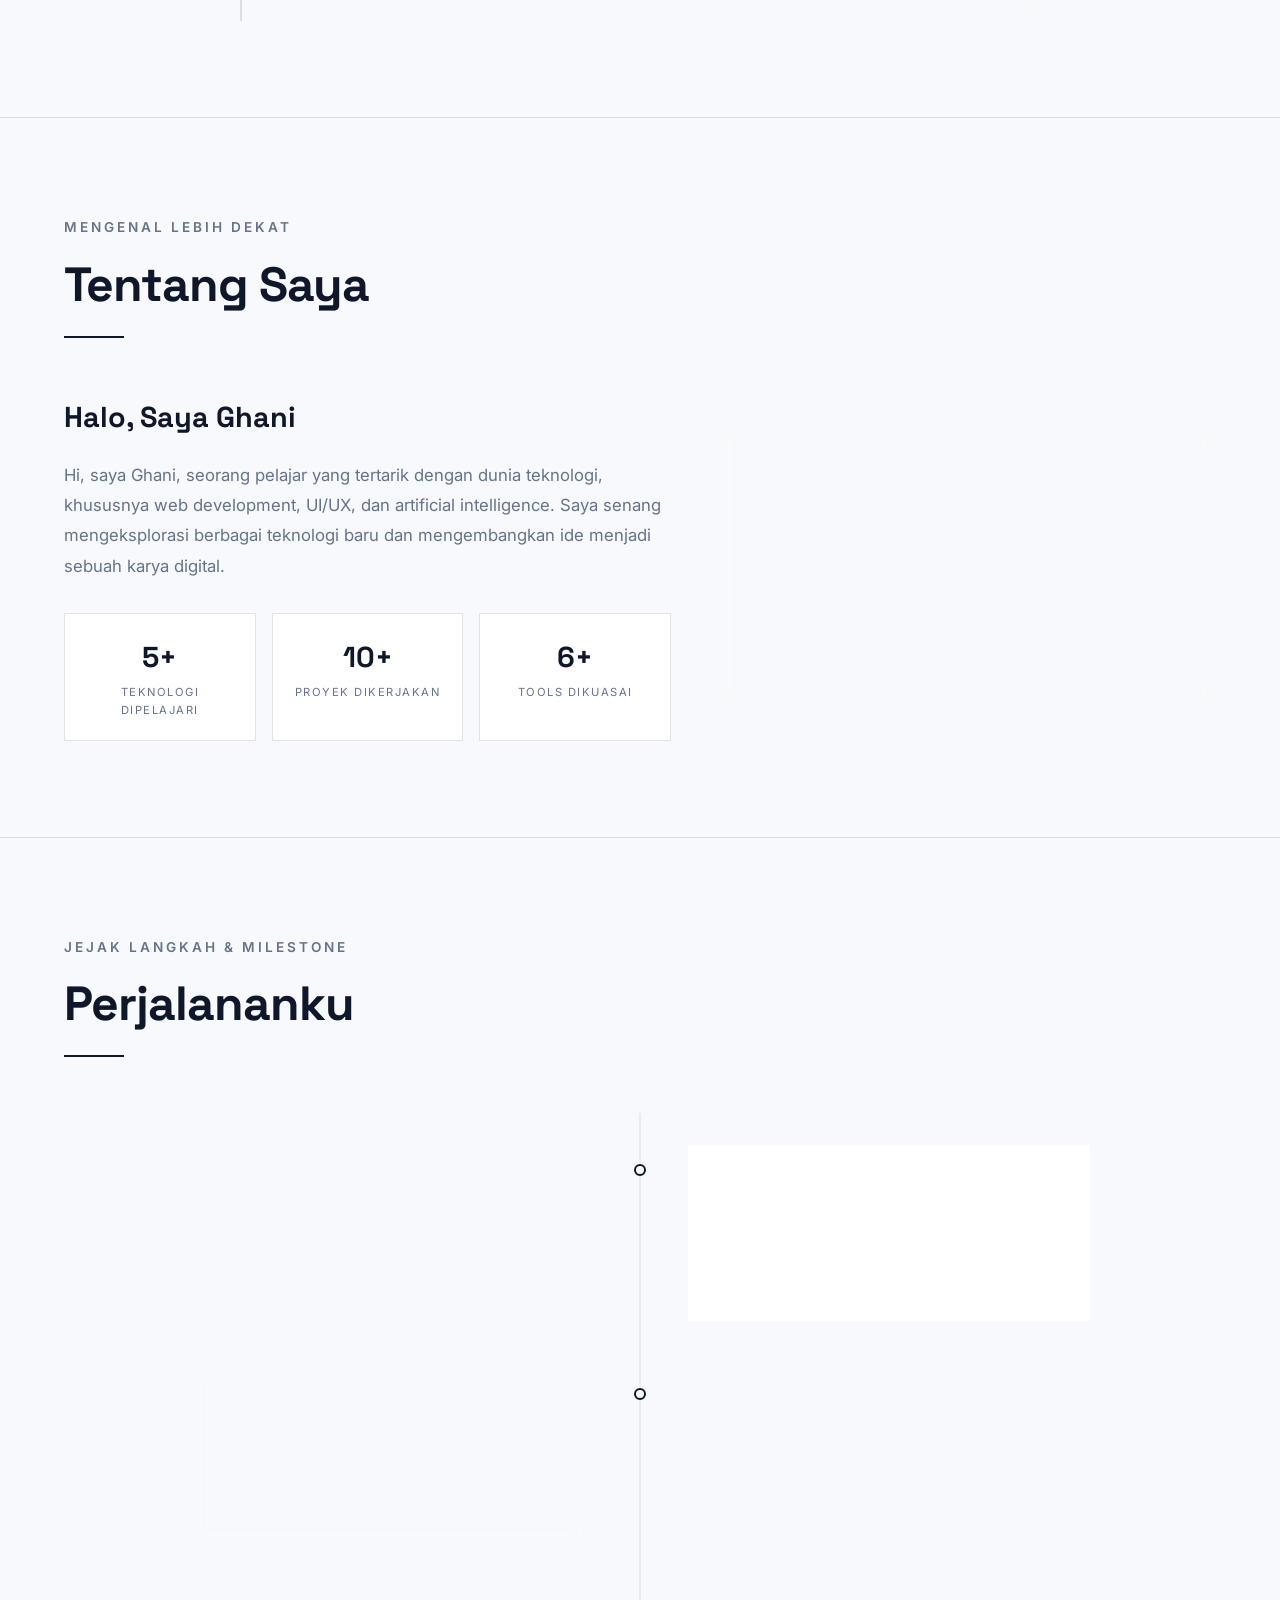
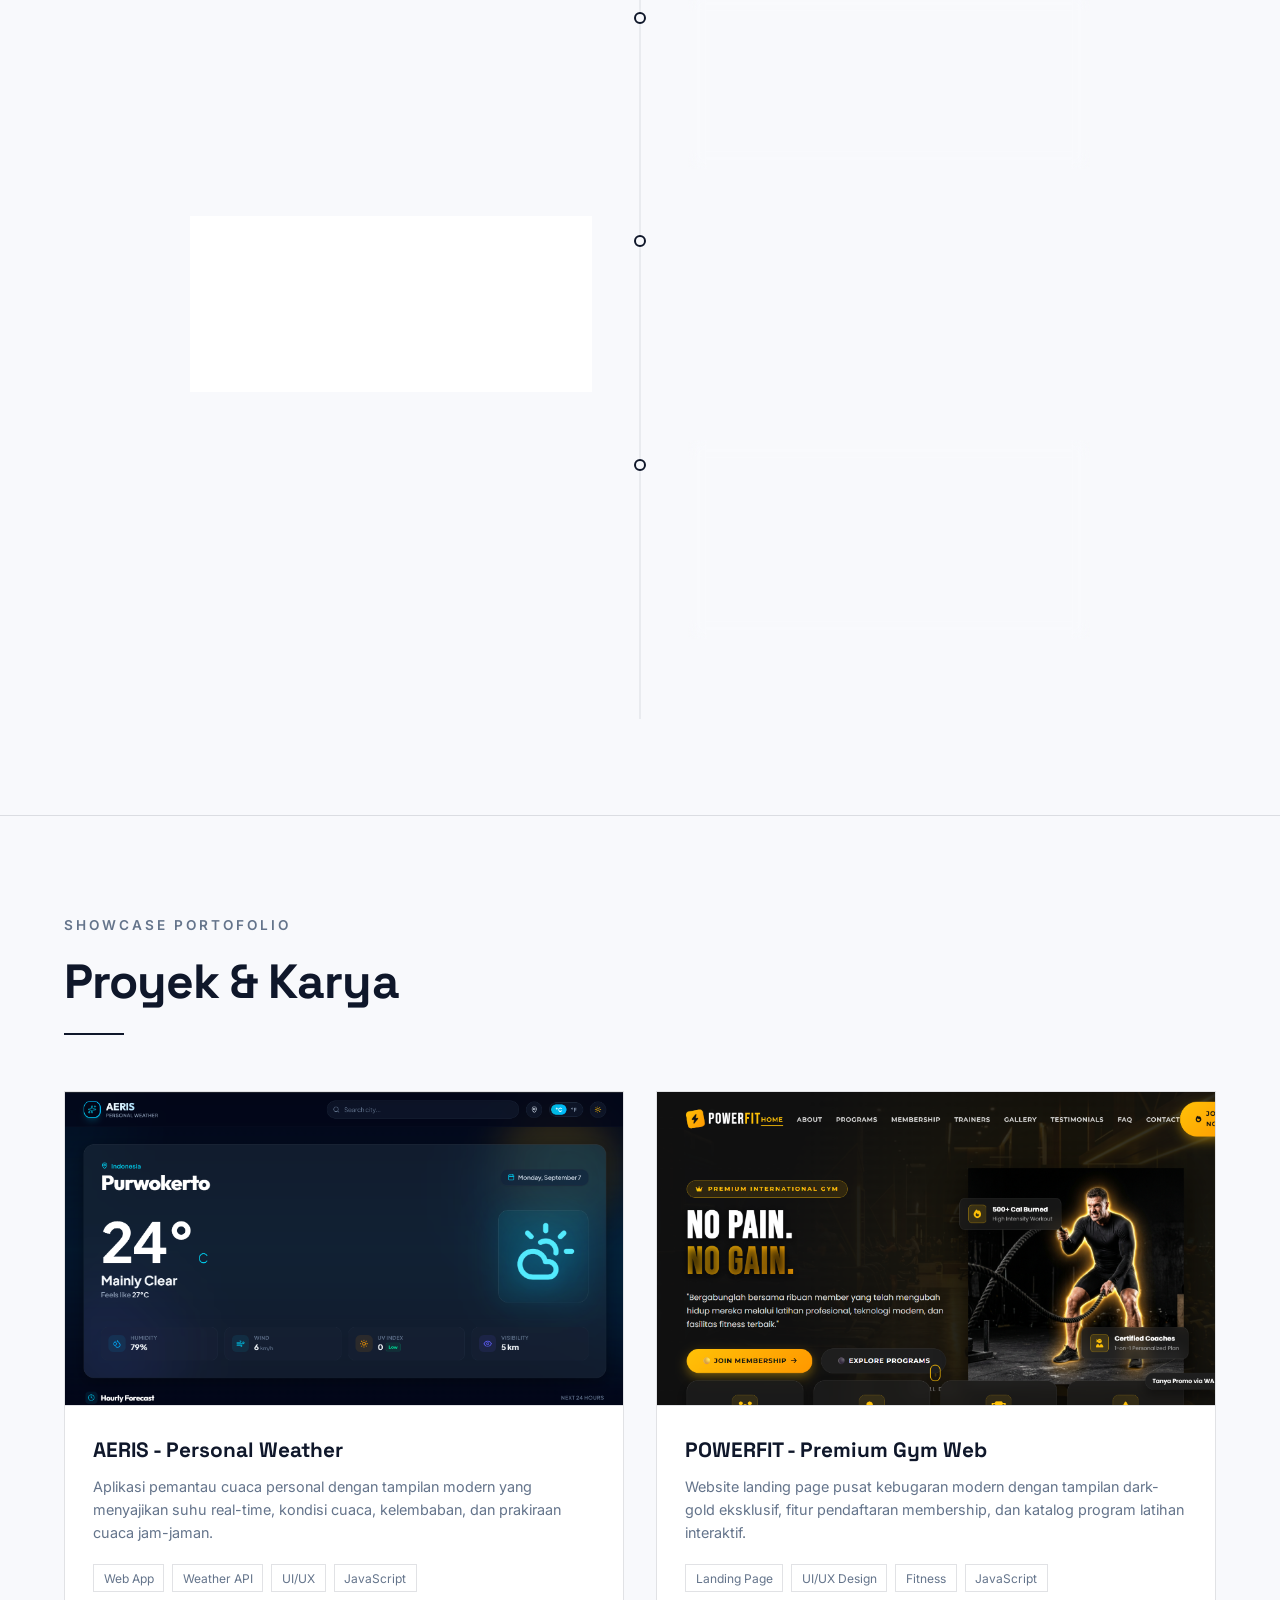
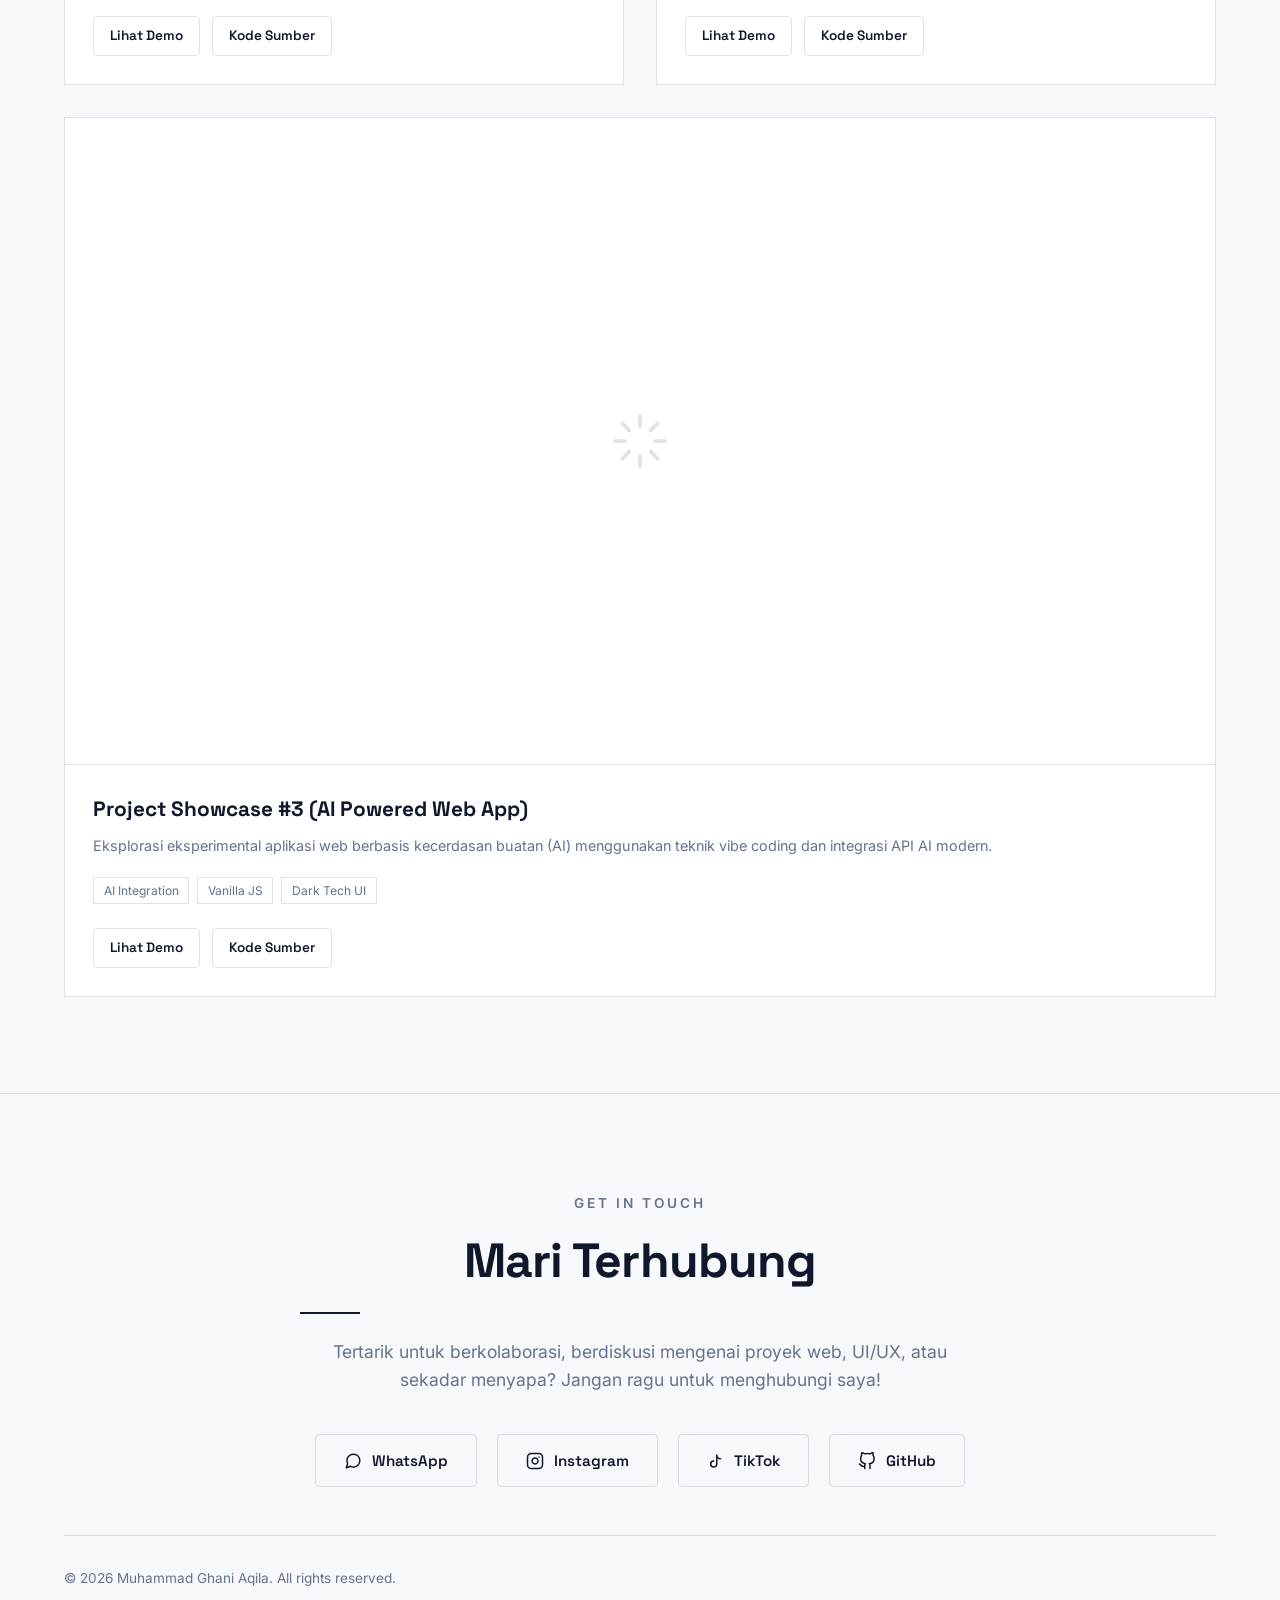
==== commit 22de3db4: "warna" ====
--- a/index.html
+++ b/index.html
@@ -4,10 +4,19 @@
 <head>
   <meta charset="UTF-8">
   <meta name="viewport" content="width=device-width, initial-scale=1.0">
+  <meta name="color-scheme" content="dark light">
   <meta name="description"
     content="Portofolio Muhammad Ghani Aqila - Pelajar SMK Telkom Purwokerto, Web Developer, UI/UX Enthusiast, dan AI Explorer.">
   <meta name="author" content="Muhammad Ghani Aqila">
   <title>ganigani | Portfolio</title>
+
+  <!-- Anti-FOUC Theme Script -->
+  <script>
+    (function() {
+      const t = localStorage.getItem('portfolio_theme') || (window.matchMedia('(prefers-color-scheme: dark)').matches ? 'dark' : 'light');
+      document.documentElement.setAttribute('data-theme', t);
+    })();
+  </script>
 
   <!-- CSS Stylesheet -->
   <link rel="stylesheet" href="css/style.css">
@@ -70,30 +79,21 @@
       <a href="#" class="nav-logo">
         <div class="logo-vinyl-icon">
           <svg viewBox="0 0 100 100" width="38" height="38" aria-label="Vinyl Record Logo">
-            <circle cx="50" cy="50" r="48" fill="#0a0a0a" stroke="#ffffff" stroke-width="2.5" />
-            <circle cx="50" cy="50" r="42" fill="none" stroke="rgba(255, 255, 255, 0.2)" stroke-width="1" />
-            <circle cx="50" cy="50" r="37" fill="none" stroke="rgba(255, 255, 255, 0.35)" stroke-width="1.5" />
-            <circle cx="50" cy="50" r="32" fill="none" stroke="rgba(255, 255, 255, 0.15)" stroke-width="1" />
-            <circle cx="50" cy="50" r="27" fill="none" stroke="rgba(255, 255, 255, 0.3)" stroke-width="1.2" />
-            <circle cx="50" cy="50" r="22" fill="none" stroke="rgba(255, 255, 255, 0.2)" stroke-width="1" />
-            <path d="M50 2 A48 48 0 0 1 85 15 L50 50 Z" fill="rgba(255, 255, 255, 0.1)" />
-            <path d="M50 98 A48 48 0 0 1 15 85 L50 50 Z" fill="rgba(255, 255, 255, 0.1)" />
-            <circle cx="50" cy="50" r="16" fill="#ffffff" />
-            <circle cx="50" cy="50" r="12" fill="none" stroke="#000000" stroke-width="1" stroke-dasharray="2 1" />
-            <circle cx="50" cy="50" r="4" fill="#0a0a0a" />
+            <circle cx="50" cy="50" r="48" fill="var(--color-bg)" stroke="var(--color-text)" stroke-width="2.5" />
+            <circle cx="50" cy="50" r="42" fill="none" stroke="var(--color-border)" stroke-width="1" />
+            <circle cx="50" cy="50" r="37" fill="none" stroke="var(--color-border-glow)" stroke-width="1.5" />
+            <circle cx="50" cy="50" r="32" fill="none" stroke="var(--color-border)" stroke-width="1" />
+            <circle cx="50" cy="50" r="27" fill="none" stroke="var(--color-border-glow)" stroke-width="1.2" />
+            <circle cx="50" cy="50" r="22" fill="none" stroke="var(--color-border)" stroke-width="1" />
+            <path d="M50 2 A48 48 0 0 1 85 15 L50 50 Z" fill="var(--color-border)" />
+            <path d="M50 98 A48 48 0 0 1 15 85 L50 50 Z" fill="var(--color-border)" />
+            <circle cx="50" cy="50" r="16" fill="var(--color-text)" />
+            <circle cx="50" cy="50" r="12" fill="none" stroke="var(--color-bg)" stroke-width="1" stroke-dasharray="2 1" />
+            <circle cx="50" cy="50" r="4" fill="var(--color-bg)" />
           </svg>
         </div>
         <span class="logo-text">ganigani</span>
       </a>
-
-      <button class="mobile-toggle" id="mobile-toggle" aria-label="Buka Menu Navigasi">
-        <svg width="24" height="24" viewBox="0 0 24 24" fill="none" stroke="currentColor" stroke-width="2"
-          stroke-linecap="round" stroke-linejoin="round">
-          <line x1="3" y1="12" x2="21" y2="12"></line>
-          <line x1="3" y1="6" x2="21" y2="6"></line>
-          <line x1="3" y1="18" x2="21" y2="18"></line>
-        </svg>
-      </button>
 
       <ul class="nav-links" id="nav-links">
         <li><a href="#tentang" class="nav-link">Tentang</a></li>
@@ -103,6 +103,36 @@
         <li><a href="#proyek" class="nav-link">Proyek</a></li>
         <li><a href="#kontak" class="nav-link">Kontak</a></li>
       </ul>
+
+      <div class="nav-actions">
+        <button class="theme-toggle-btn" id="theme-toggle-btn" aria-label="Beralih Tema">
+          <!-- Sun Icon (Gelap -> Terang) -->
+          <svg class="icon-sun" width="20" height="20" viewBox="0 0 24 24" fill="none" stroke="currentColor" stroke-width="2" stroke-linecap="round" stroke-linejoin="round">
+            <circle cx="12" cy="12" r="5"></circle>
+            <line x1="12" y1="1" x2="12" y2="3"></line>
+            <line x1="12" y1="21" x2="12" y2="23"></line>
+            <line x1="4.22" y1="4.22" x2="5.64" y2="5.64"></line>
+            <line x1="18.36" y1="18.36" x2="19.78" y2="19.78"></line>
+            <line x1="1" y1="12" x2="3" y2="12"></line>
+            <line x1="21" y1="12" x2="23" y2="12"></line>
+            <line x1="4.22" y1="19.78" x2="5.64" y2="18.36"></line>
+            <line x1="18.36" y1="5.64" x2="19.78" y2="4.22"></line>
+          </svg>
+          <!-- Moon Icon (Terang -> Gelap) -->
+          <svg class="icon-moon" width="20" height="20" viewBox="0 0 24 24" fill="none" stroke="currentColor" stroke-width="2" stroke-linecap="round" stroke-linejoin="round">
+            <path d="M21 12.79A9 9 0 1 1 11.21 3 7 7 0 0 0 21 12.79z"></path>
+          </svg>
+        </button>
+
+        <button class="mobile-toggle" id="mobile-toggle" aria-label="Buka Menu Navigasi">
+          <svg width="24" height="24" viewBox="0 0 24 24" fill="none" stroke="currentColor" stroke-width="2"
+            stroke-linecap="round" stroke-linejoin="round">
+            <line x1="3" y1="12" x2="21" y2="12"></line>
+            <line x1="3" y1="6" x2="21" y2="6"></line>
+            <line x1="3" y1="18" x2="21" y2="18"></line>
+          </svg>
+        </button>
+      </div>
     </div>
   </header>
 
@@ -694,7 +724,8 @@
     </section>
   </main>
 
-  <!-- JavaScript File -->
+  <!-- JavaScript Files -->
+  <script src="js/theme.js"></script>
   <script src="js/script.js"></script>
 </body>
 
--- a/css/style.css
+++ b/css/style.css
@@ -7,7 +7,8 @@
 @import url('https://fonts.googleapis.com/css2?family=Inter:wght@300;400;500;600;700&family=Space+Grotesk:wght@400;500;600;700&display=swap');
 
 /* --- DESIGN SYSTEM & CSS VARIABLES --- */
-:root {
+:root,
+[data-theme="dark"] {
   --color-bg: #0a0a0a;
   --color-bg-alt: #141414;
   --color-card: rgba(255, 255, 255, 0.03);
@@ -16,11 +17,32 @@
   --color-text-muted: #a0a0a0;
   --color-border: rgba(255, 255, 255, 0.15);
   --color-border-glow: rgba(255, 255, 255, 0.35);
+  --color-navbar-bg: rgba(10, 10, 10, 0.85);
+  --color-input-bg: #0a0a0a;
+  --color-shadow: rgba(0, 0, 0, 0.5);
+  --color-btn-hover-bg: #e0e0e0;
   --font-heading: 'Space Grotesk', -apple-system, BlinkMacSystemFont, sans-serif;
   --font-body: 'Inter', -apple-system, BlinkMacSystemFont, sans-serif;
   --transition-fast: 0.2s ease;
   --transition-normal: 0.4s cubic-bezier(0.16, 1, 0.3, 1);
   --container-width: 1200px;
+  color-scheme: dark;
+}
+
+[data-theme="light"] {
+  --color-bg: #f8f9fc;
+  --color-bg-alt: #ffffff;
+  --color-card: #ffffff;
+  --color-card-hover: #f1f5f9;
+  --color-text: #0f172a;
+  --color-text-muted: #64748b;
+  --color-border: rgba(15, 23, 42, 0.12);
+  --color-border-glow: rgba(15, 23, 42, 0.3);
+  --color-navbar-bg: rgba(248, 249, 252, 0.88);
+  --color-input-bg: #ffffff;
+  --color-shadow: rgba(15, 23, 42, 0.08);
+  --color-btn-hover-bg: #1e293b;
+  color-scheme: light;
 }
 
 /* --- RESET & BASE STYLES --- */
@@ -38,6 +60,7 @@
   font-family: var(--font-body);
   -webkit-font-smoothing: antialiased;
   -moz-osx-font-smoothing: grayscale;
+  transition: background-color var(--transition-fast), color var(--transition-fast);
 }
 
 body {
@@ -45,6 +68,8 @@
   overflow-x: hidden;
   line-height: 1.6;
   background-color: var(--color-bg);
+  color: var(--color-text);
+  transition: background-color var(--transition-fast), color var(--transition-fast);
 }
 
 /* --- NOISE / GRAIN OVERLAY --- */
@@ -60,6 +85,10 @@
   background-image: url("data:image/svg+xml,%3Csvg viewBox='0 0 200 200' xmlns='http://www.w3.org/2000/svg'%3E%3Cfilter id='noiseFilter'%3E%3CfeTurbulence type='fractalNoise' baseFrequency='0.8' numOctaves='3' stitchTiles='stitch'/%3E%3C/filter%3E%3Crect width='100%25' height='100%25' filter='url(%23noiseFilter)'/%3E%3C/svg%3E");
 }
 
+[data-theme="light"] .noise-overlay {
+  opacity: 0.02;
+}
+
 /* --- LAYOUT CONTAINERS & UTILITIES --- */
 .container {
   width: 100%;
@@ -150,8 +179,8 @@
 }
 
 .btn-primary:hover {
-  background-color: #e0e0e0;
-  box-shadow: 0 0 20px rgba(255, 255, 255, 0.4);
+  background-color: var(--color-btn-hover-bg);
+  box-shadow: 0 0 20px var(--color-border-glow);
   transform: translateY(-2px);
 }
 
@@ -164,9 +193,9 @@
 
 .btn-outline:hover {
   border-color: var(--color-text);
-  box-shadow: 0 0 15px rgba(255, 255, 255, 0.2);
+  box-shadow: 0 0 15px var(--color-border-glow);
   transform: translateY(-2px);
-  background-color: rgba(255, 255, 255, 0.05);
+  background-color: var(--color-card-hover);
 }
 
 .btn-sm {
@@ -211,7 +240,7 @@
   align-items: center;
   justify-content: center;
   color: var(--color-text);
-  background: rgba(255, 255, 255, 0.02);
+  background: var(--color-card);
   animation: pulseCircle 1.8s infinite ease-in-out alternate;
 }
 
@@ -219,8 +248,8 @@
 .icon-circle:nth-child(3) { animation-delay: 0.6s; }
 
 @keyframes pulseCircle {
-  0% { transform: scale(1); border-color: rgba(255, 255, 255, 0.15); }
-  100% { transform: scale(1.1); border-color: rgba(255, 255, 255, 0.8); box-shadow: 0 0 15px rgba(255, 255, 255, 0.2); }
+  0% { transform: scale(1); border-color: var(--color-border); }
+  100% { transform: scale(1.1); border-color: var(--color-text); box-shadow: 0 0 15px var(--color-border-glow); }
 }
 
 .loader-text {
@@ -240,14 +269,14 @@
   font-size: clamp(1.5rem, 4vw, 2.5rem);
   font-weight: 700;
   color: var(--color-text);
-  text-shadow: 0 0 20px rgba(255, 255, 255, 0.5);
+  text-shadow: 0 0 20px var(--color-border-glow);
   letter-spacing: -0.02em;
 }
 
 .loader-progress-bar {
   width: 180px;
   height: 2px;
-  background: rgba(255, 255, 255, 0.1);
+  background: var(--color-border);
   margin-top: 2.5rem;
   position: relative;
   overflow: hidden;
@@ -261,7 +290,7 @@
   height: 100%;
   width: 0%;
   background: var(--color-text);
-  box-shadow: 0 0 10px #ffffff;
+  box-shadow: 0 0 10px var(--color-text);
   animation: loadFill 2.2s ease-in-out forwards;
 }
 
@@ -277,11 +306,11 @@
   left: 0;
   width: 100%;
   z-index: 1000;
-  background: rgba(10, 10, 10, 0.85);
+  background: var(--color-navbar-bg);
   backdrop-filter: blur(16px);
   -webkit-backdrop-filter: blur(16px);
   border-bottom: 1px solid var(--color-border);
-  transition: all var(--transition-fast);
+  transition: background var(--transition-fast), border-color var(--transition-fast);
 }
 
 .nav-container {
@@ -289,6 +318,12 @@
   align-items: center;
   justify-content: space-between;
   height: 75px;
+}
+
+.nav-actions {
+  display: flex;
+  align-items: center;
+  gap: 0.75rem;
 }
 
 .nav-logo {
@@ -311,7 +346,7 @@
 
 .nav-logo:hover .logo-vinyl-icon {
   transform: rotate(180deg) scale(1.08);
-  filter: drop-shadow(0 0 10px rgba(255, 255, 255, 0.6));
+  filter: drop-shadow(0 0 10px var(--color-border-glow));
 }
 
 .logo-text {
@@ -363,6 +398,71 @@
   color: var(--color-text);
   cursor: pointer;
   padding: 0.5rem;
+}
+
+/* --- THEME TOGGLE BUTTON --- */
+.theme-toggle-btn {
+  display: inline-flex;
+  align-items: center;
+  justify-content: center;
+  width: 40px;
+  height: 40px;
+  padding: 0;
+  background: var(--color-card);
+  border: 1px solid var(--color-border);
+  border-radius: 50%;
+  color: var(--color-text);
+  cursor: pointer;
+  transition: all var(--transition-fast);
+  backdrop-filter: blur(8px);
+  position: relative;
+  overflow: hidden;
+  flex-shrink: 0;
+}
+
+.theme-toggle-btn:hover {
+  border-color: var(--color-text);
+  background: var(--color-card-hover);
+  transform: scale(1.08);
+  box-shadow: 0 0 15px var(--color-border-glow);
+}
+
+.theme-toggle-btn:active {
+  transform: scale(0.92);
+}
+
+.theme-toggle-btn svg {
+  width: 20px;
+  height: 20px;
+  transition: transform 0.4s cubic-bezier(0.34, 1.56, 0.64, 1), opacity 0.25s ease;
+}
+
+[data-theme="dark"] .theme-toggle-btn .icon-sun {
+  display: block;
+  animation: rotateSun 0.5s ease-out forwards;
+}
+
+[data-theme="dark"] .theme-toggle-btn .icon-moon {
+  display: none;
+}
+
+[data-theme="light"] .theme-toggle-btn .icon-sun {
+  display: none;
+}
+
+[data-theme="light"] .theme-toggle-btn .icon-moon {
+  display: block;
+  animation: rotateMoon 0.5s ease-out forwards;
+}
+
+@keyframes rotateSun {
+  from { transform: rotate(-90deg) scale(0.5); opacity: 0; }
+  to { transform: rotate(0deg) scale(1); opacity: 1; }
+}
+
+@keyframes rotateMoon {
+  from { transform: rotate(90deg) scale(0.5); opacity: 0; }
+  to { transform: rotate(0deg) scale(1); opacity: 1; }
 }
 
 /* --- 3. HERO SECTION --- */
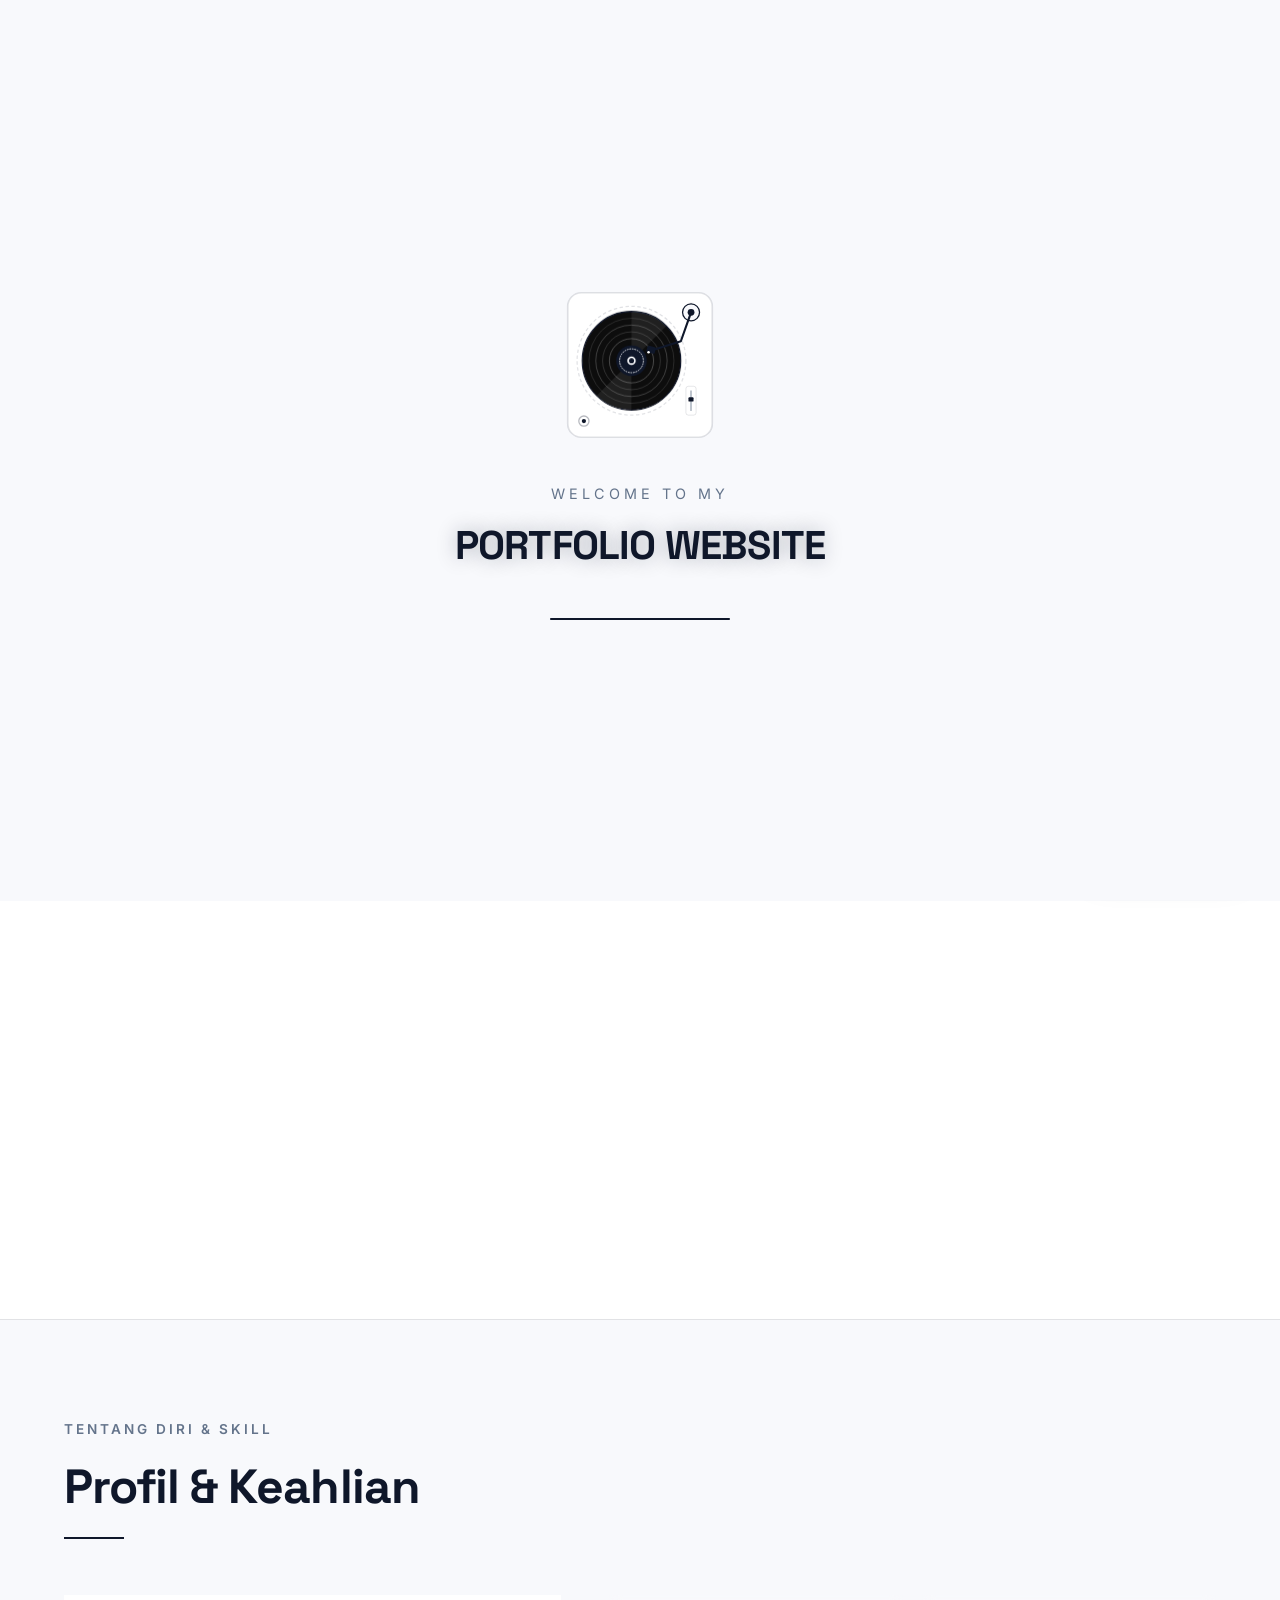
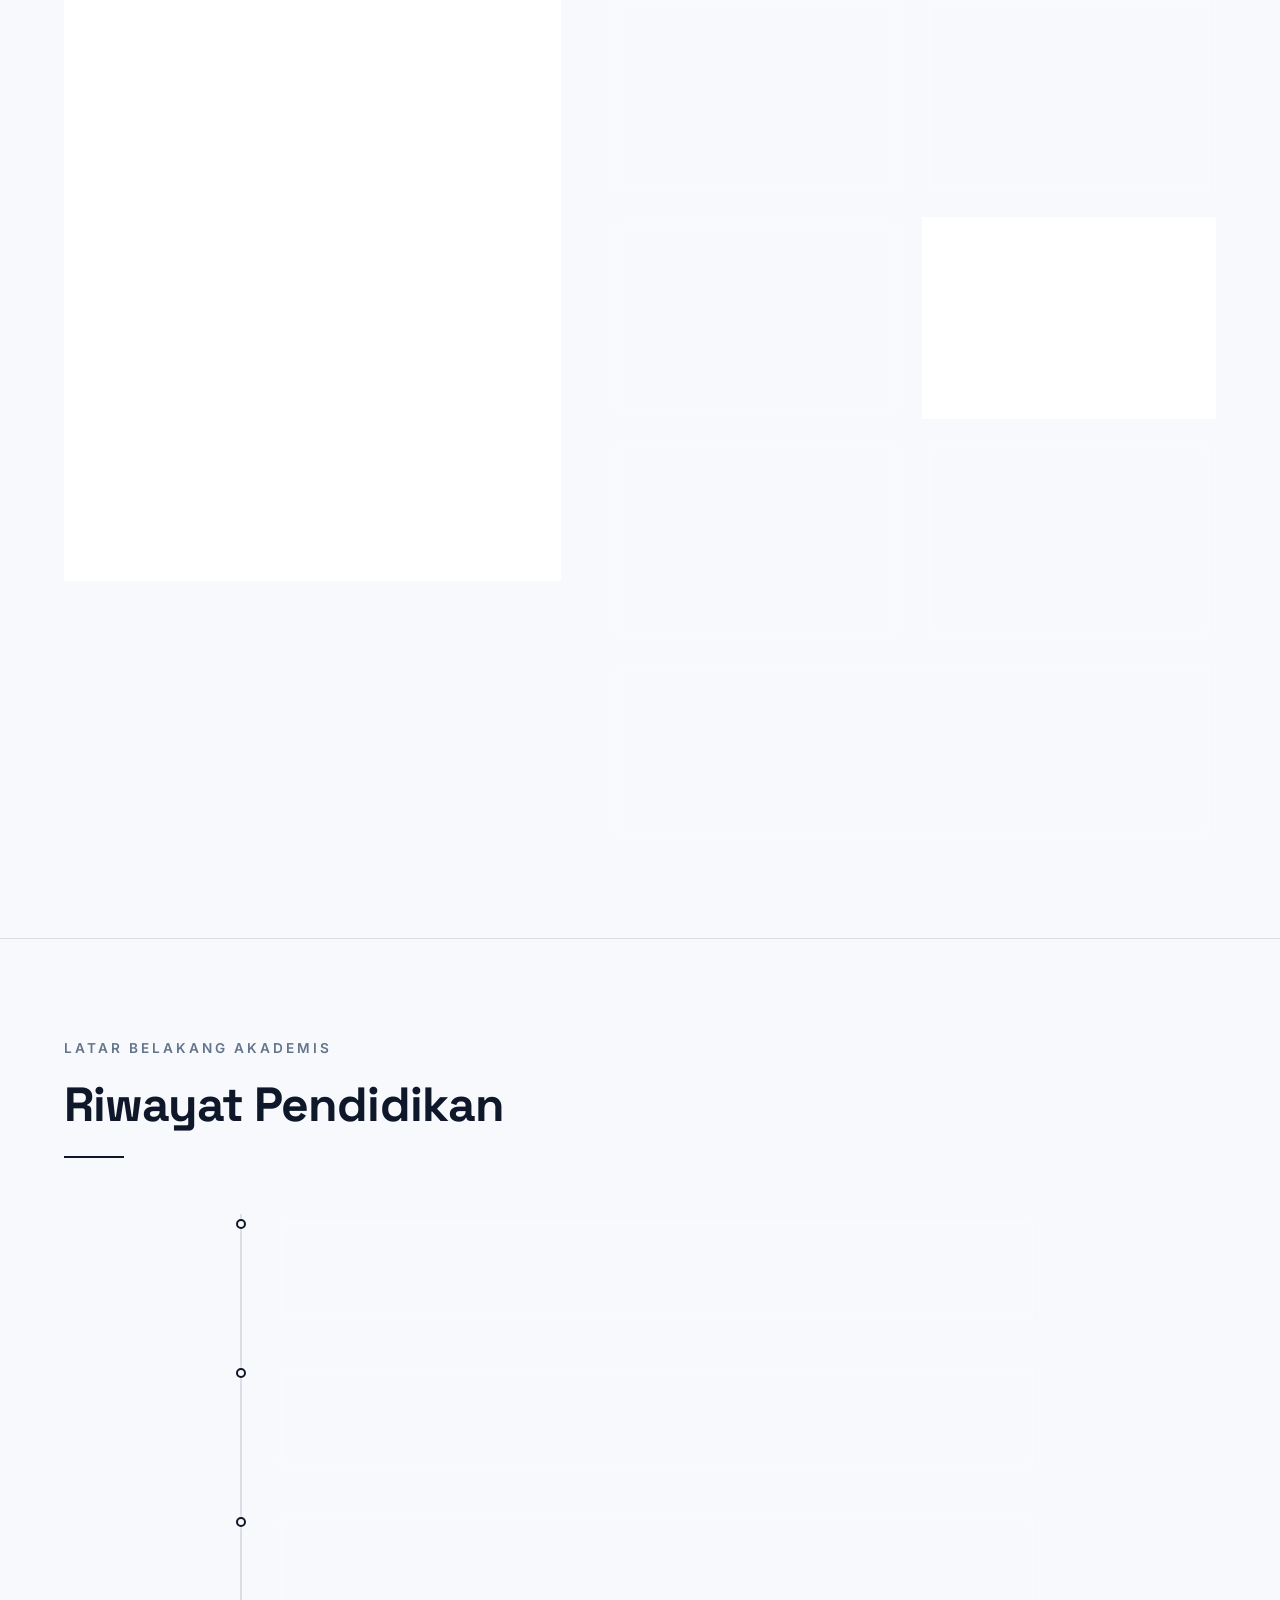
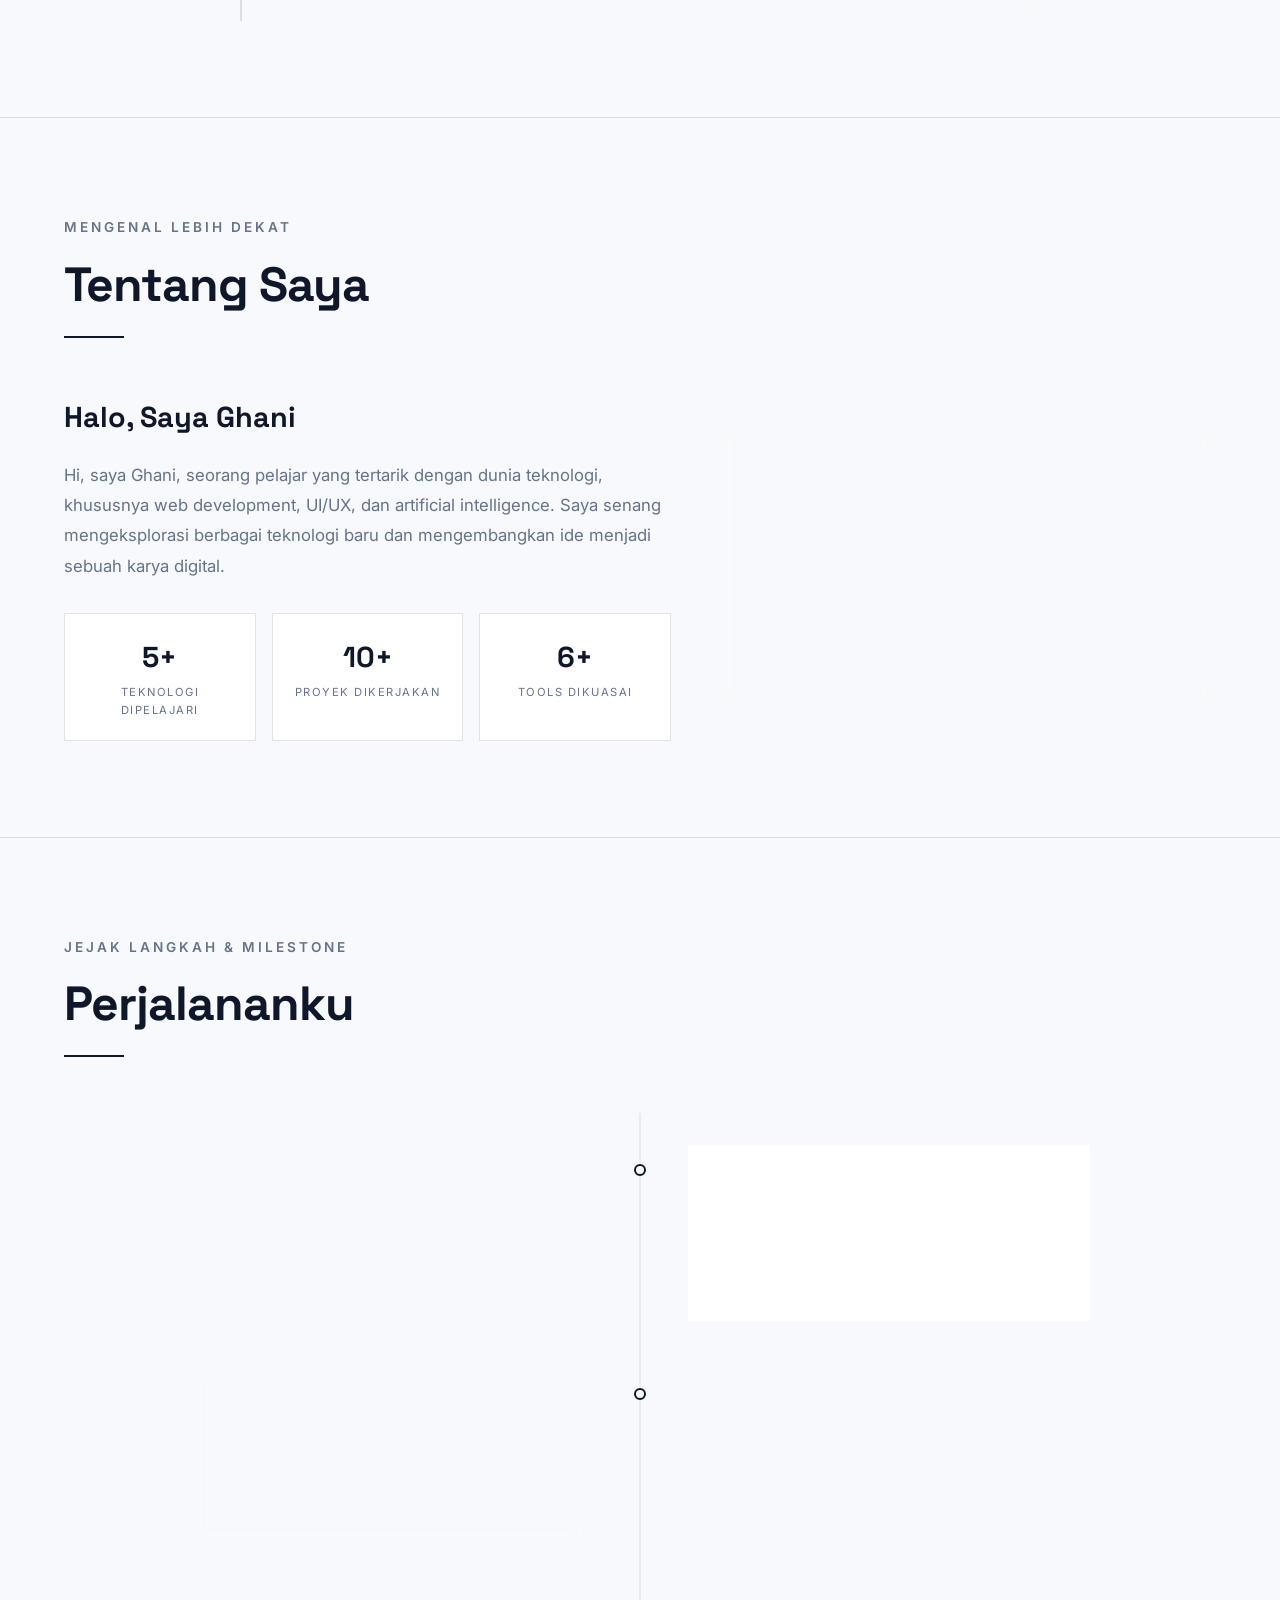
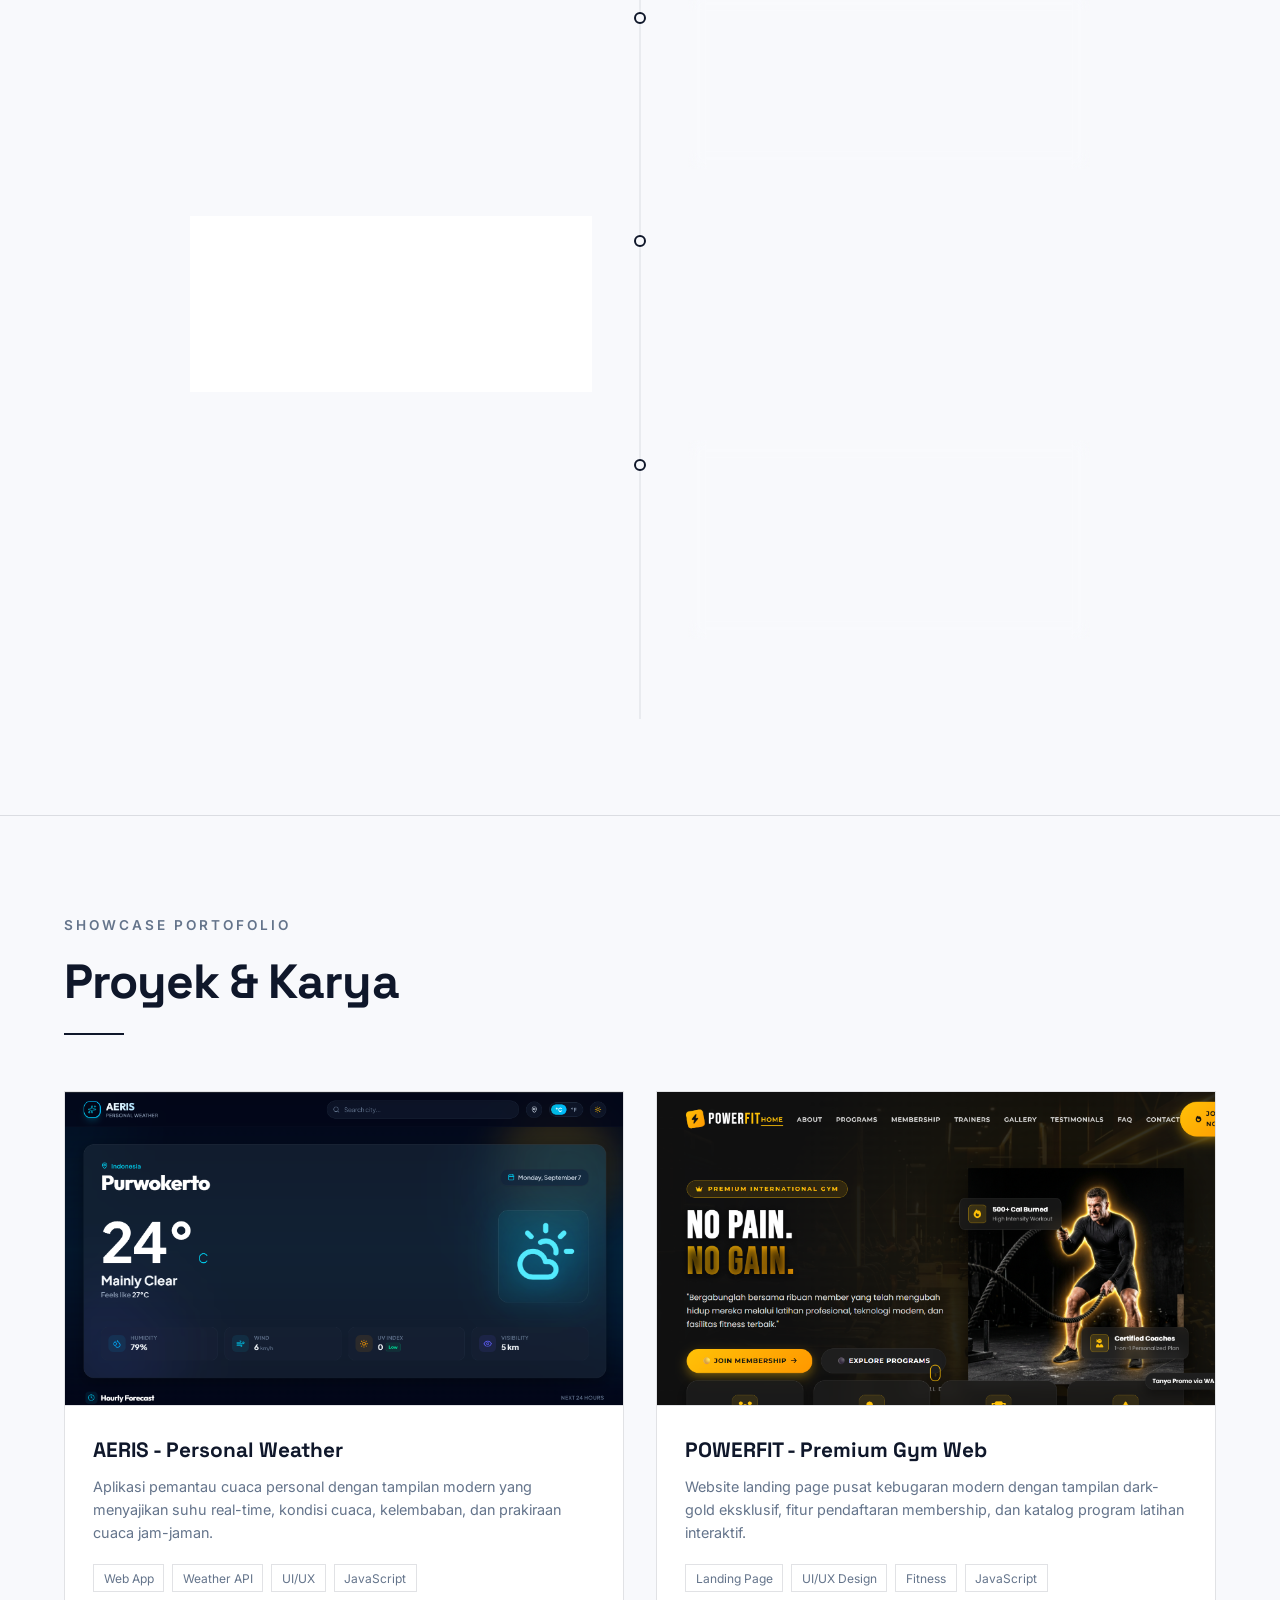
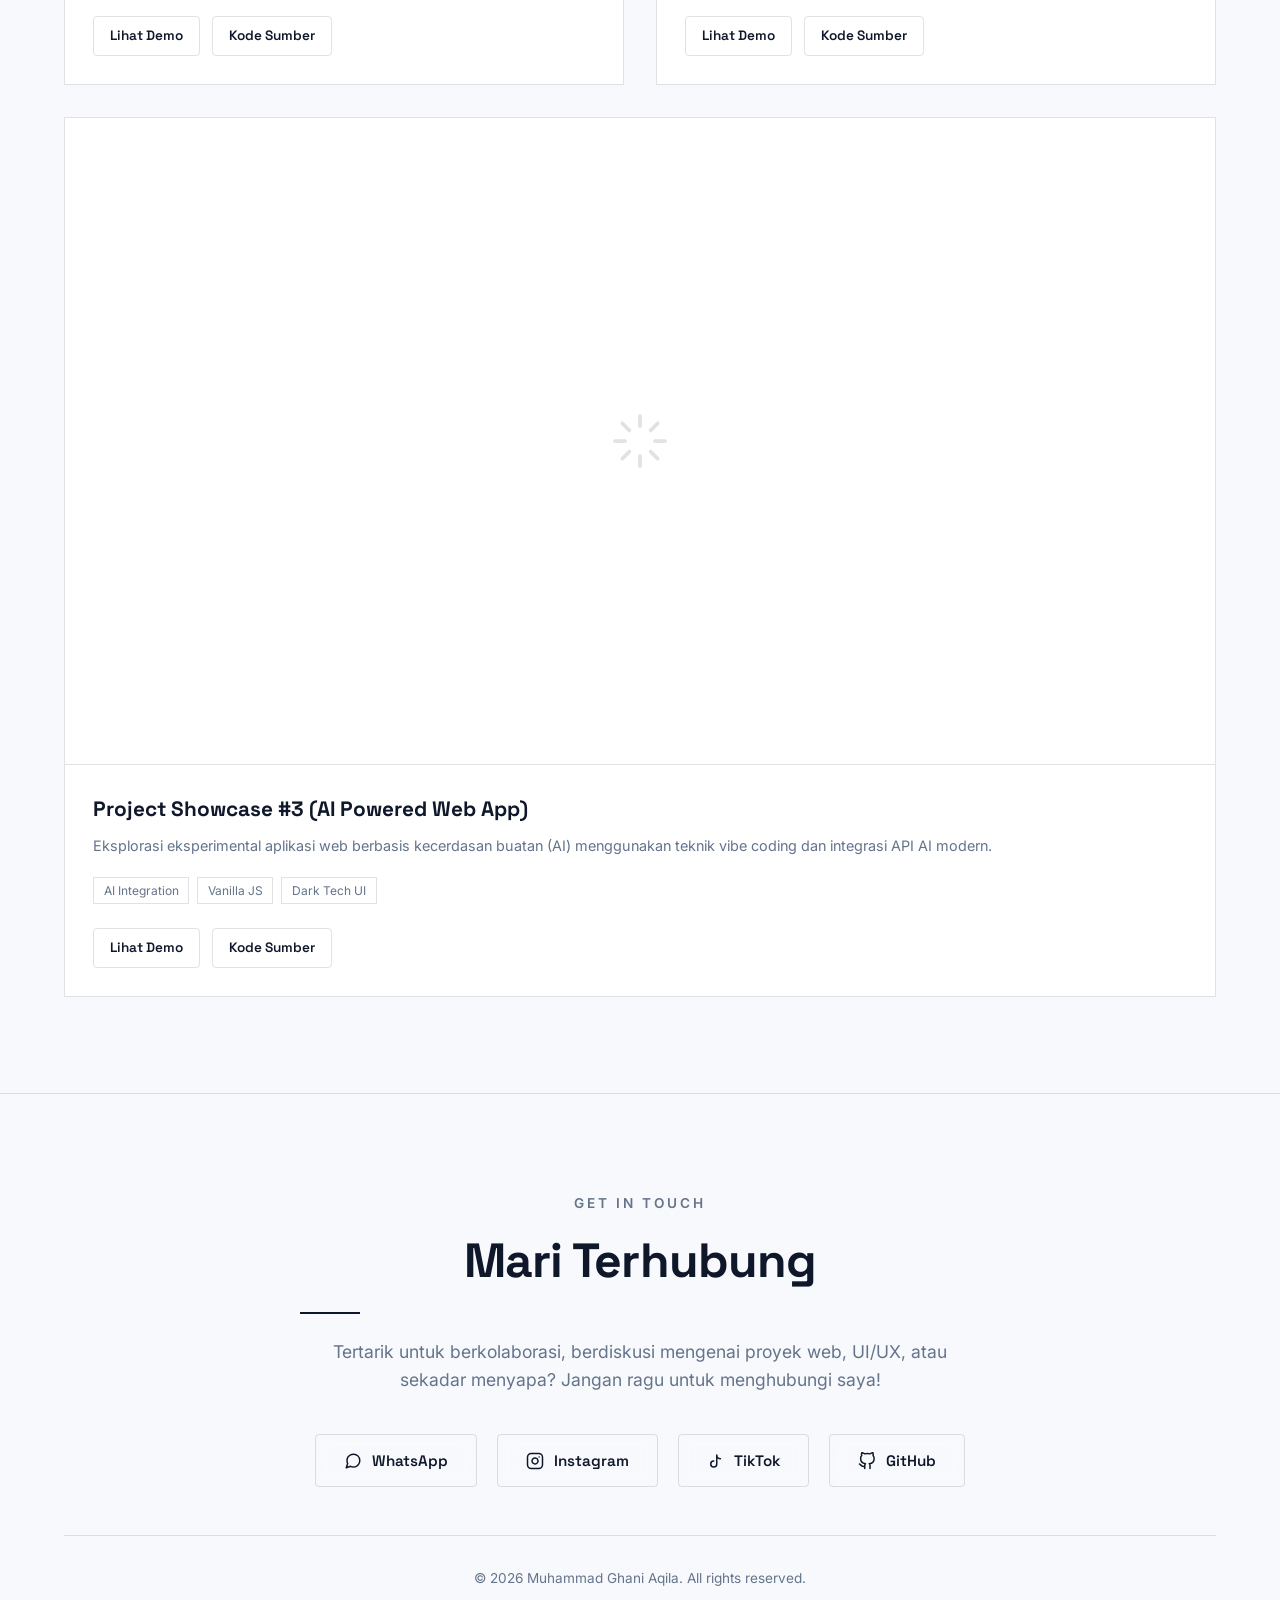
==== commit 27564ab9: "lagu-mode-bahasa" ====
--- a/index.html
+++ b/index.html
@@ -10,11 +10,14 @@
   <meta name="author" content="Muhammad Ghani Aqila">
   <title>ganigani | Portfolio</title>
 
-  <!-- Anti-FOUC Theme Script -->
+  <!-- Anti-FOUC Theme & Language Script -->
   <script>
-    (function() {
+    (function () {
       const t = localStorage.getItem('portfolio_theme') || (window.matchMedia('(prefers-color-scheme: dark)').matches ? 'dark' : 'light');
       document.documentElement.setAttribute('data-theme', t);
+
+      const l = localStorage.getItem('portfolio_lang') || 'id';
+      document.documentElement.setAttribute('lang', l);
     })();
   </script>
 
@@ -32,37 +35,65 @@
        1. LOADING SCREEN (INTRO)
        ========================================== -->
   <div id="loading-screen">
-    <div class="loader-icons">
-      <!-- Icon Code -->
-      <div class="icon-circle">
-        <svg width="22" height="22" viewBox="0 0 24 24" fill="none" stroke="currentColor" stroke-width="2"
-          stroke-linecap="round" stroke-linejoin="round">
-          <polyline points="16 18 22 12 16 6"></polyline>
-          <polyline points="8 6 2 12 8 18"></polyline>
-        </svg>
-      </div>
-      <!-- Icon Person -->
-      <div class="icon-circle">
-        <svg width="22" height="22" viewBox="0 0 24 24" fill="none" stroke="currentColor" stroke-width="2"
-          stroke-linecap="round" stroke-linejoin="round">
-          <path d="M20 21v-2a4 4 0 0 0-4-4H8a4 4 0 0 0-4 4v2"></path>
-          <circle cx="12" cy="7" r="4"></circle>
-        </svg>
-      </div>
-      <!-- Icon Globe -->
-      <div class="icon-circle">
-        <svg width="22" height="22" viewBox="0 0 24 24" fill="none" stroke="currentColor" stroke-width="2"
-          stroke-linecap="round" stroke-linejoin="round">
-          <circle cx="12" cy="12" r="10"></circle>
-          <line x1="2" y1="12" x2="22" y2="12"></line>
-          <path d="M12 2a15.3 15.3 0 0 1 4 10 15.3 15.3 0 0 1-4 10 15.3 15.3 0 0 1-4-10 15.3 15.3 0 0 1 4-10z"></path>
-        </svg>
-      </div>
+    <div class="turntable-animation-wrapper">
+      <svg class="turntable-svg" viewBox="0 0 200 200" width="160" height="160"
+        aria-label="Turntable Vinyl Loading Animation">
+        <defs>
+          <filter id="vinylGlow" x="-20%" y="-20%" width="140%" height="140%">
+            <feDropShadow dx="0" dy="4" stdDeviation="6" flood-color="rgba(255, 255, 255, 0.25)" />
+          </filter>
+        </defs>
+
+        <!-- 1. Turntable Base Deck -->
+        <rect x="15" y="15" width="170" height="170" rx="16" fill="var(--color-bg-alt)" stroke="var(--color-border)"
+          stroke-width="2" />
+        <!-- Accent Buttons -->
+        <circle cx="34" cy="166" r="6" fill="none" stroke="var(--color-border-glow)" stroke-width="1.5" />
+        <circle cx="34" cy="166" r="2.5" fill="var(--color-text)" />
+        <rect x="154" y="125" width="12" height="34" rx="3" fill="none" stroke="var(--color-border)" stroke-width="1" />
+        <line x1="160" y1="130" x2="160" y2="154" stroke="var(--color-text-muted)" stroke-width="1" />
+        <rect x="157" y="138" width="6" height="5" rx="1" fill="var(--color-text)" />
+
+        <!-- 2. Turntable Platter Outer Ring -->
+        <circle cx="90" cy="95" r="64" fill="none" stroke="var(--color-border)" stroke-width="1.5"
+          stroke-dasharray="4 3" />
+
+        <!-- 3. VINYL RECORD (Animates dropping from top into turntable spindle) -->
+        <g class="vinyl-group">
+          <circle cx="90" cy="95" r="58" fill="#0a0a0a" stroke="var(--color-text)" stroke-width="1.5"
+            filter="url(#vinylGlow)" />
+          <circle cx="90" cy="95" r="50" fill="none" stroke="rgba(255, 255, 255, 0.15)" stroke-width="1" />
+          <circle cx="90" cy="95" r="42" fill="none" stroke="rgba(255, 255, 255, 0.25)" stroke-width="1" />
+          <circle cx="90" cy="95" r="34" fill="none" stroke="rgba(255, 255, 255, 0.18)" stroke-width="1" />
+          <circle cx="90" cy="95" r="26" fill="none" stroke="rgba(255, 255, 255, 0.3)" stroke-width="1" />
+          <path d="M90 37 A58 58 0 0 1 131 54 L90 95 Z" fill="rgba(255, 255, 255, 0.08)" />
+          <path d="M90 153 A58 58 0 0 1 49 136 L90 95 Z" fill="rgba(255, 255, 255, 0.08)" />
+          <circle cx="90" cy="95" r="18" fill="var(--color-text)" />
+          <circle cx="90" cy="95" r="14" fill="none" stroke="var(--color-bg)" stroke-width="1" stroke-dasharray="2 1" />
+          <circle cx="90" cy="95" r="5" fill="var(--color-bg)" />
+        </g>
+
+        <!-- Center Spindle Pin -->
+        <circle cx="90" cy="95" r="3" fill="var(--color-text)" />
+
+        <!-- 4. TONEARM (Needle Arm, pivots onto record) -->
+        <g class="tonearm-group">
+          <circle cx="160" cy="38" r="10" fill="var(--color-bg)" stroke="var(--color-text)" stroke-width="1.5" />
+          <circle cx="160" cy="38" r="4" fill="var(--color-text)" />
+          <path d="M160 38 L148 72 L116 82" fill="none" stroke="var(--color-text)" stroke-width="2.5"
+            stroke-linecap="round" stroke-linejoin="round" />
+          <rect x="108" y="78" width="10" height="8" rx="1.5" fill="var(--color-text)" transform="rotate(15 113 82)" />
+          <circle cx="110" cy="85" r="1.5" fill="#ffffff" />
+        </g>
+      </svg>
+
+      <div class="sound-wave-ring ring-1"></div>
+      <div class="sound-wave-ring ring-2"></div>
     </div>
 
     <div class="loader-text">
-      <p>Welcome To My</p>
-      <h2>PORTFOLIO WEBSITE</h2>
+      <p data-i18n="loader.welcome">Welcome To My</p>
+      <h2 data-i18n="loader.title">PORTFOLIO WEBSITE</h2>
     </div>
 
     <div class="loader-progress-bar">
@@ -88,7 +119,8 @@
             <path d="M50 2 A48 48 0 0 1 85 15 L50 50 Z" fill="var(--color-border)" />
             <path d="M50 98 A48 48 0 0 1 15 85 L50 50 Z" fill="var(--color-border)" />
             <circle cx="50" cy="50" r="16" fill="var(--color-text)" />
-            <circle cx="50" cy="50" r="12" fill="none" stroke="var(--color-bg)" stroke-width="1" stroke-dasharray="2 1" />
+            <circle cx="50" cy="50" r="12" fill="none" stroke="var(--color-bg)" stroke-width="1"
+              stroke-dasharray="2 1" />
             <circle cx="50" cy="50" r="4" fill="var(--color-bg)" />
           </svg>
         </div>
@@ -96,18 +128,26 @@
       </a>
 
       <ul class="nav-links" id="nav-links">
-        <li><a href="#tentang" class="nav-link">Tentang</a></li>
-        <li><a href="#profil" class="nav-link">Profil & Keahlian</a></li>
-        <li><a href="#pendidikan" class="nav-link">Pendidikan</a></li>
-        <li><a href="#perjalanan" class="nav-link">Perjalanan</a></li>
-        <li><a href="#proyek" class="nav-link">Proyek</a></li>
-        <li><a href="#kontak" class="nav-link">Kontak</a></li>
+        <li><a href="#tentang" class="nav-link" data-i18n="nav.about">Tentang</a></li>
+        <li><a href="#profil" class="nav-link" data-i18n="nav.skills">Profil & Keahlian</a></li>
+        <li><a href="#pendidikan" class="nav-link" data-i18n="nav.education">Pendidikan</a></li>
+        <li><a href="#perjalanan" class="nav-link" data-i18n="nav.journey">Perjalanan</a></li>
+        <li><a href="#proyek" class="nav-link" data-i18n="nav.projects">Proyek</a></li>
+        <li><a href="#kontak" class="nav-link" data-i18n="nav.contact">Kontak</a></li>
       </ul>
 
       <div class="nav-actions">
+        <!-- Language Switcher Pill (ID / EN / JV) -->
+        <div class="lang-switcher" id="lang-switcher" title="Pilih Bahasa / Language">
+          <button class="lang-btn active" data-lang="id" aria-pressed="true">ID</button>
+          <button class="lang-btn" data-lang="en" aria-pressed="false">EN</button>
+          <button class="lang-btn" data-lang="jv" aria-pressed="false">JV</button>
+        </div>
+
         <button class="theme-toggle-btn" id="theme-toggle-btn" aria-label="Beralih Tema">
           <!-- Sun Icon (Gelap -> Terang) -->
-          <svg class="icon-sun" width="20" height="20" viewBox="0 0 24 24" fill="none" stroke="currentColor" stroke-width="2" stroke-linecap="round" stroke-linejoin="round">
+          <svg class="icon-sun" width="20" height="20" viewBox="0 0 24 24" fill="none" stroke="currentColor"
+            stroke-width="2" stroke-linecap="round" stroke-linejoin="round">
             <circle cx="12" cy="12" r="5"></circle>
             <line x1="12" y1="1" x2="12" y2="3"></line>
             <line x1="12" y1="21" x2="12" y2="23"></line>
@@ -119,7 +159,8 @@
             <line x1="18.36" y1="5.64" x2="19.78" y2="4.22"></line>
           </svg>
           <!-- Moon Icon (Terang -> Gelap) -->
-          <svg class="icon-moon" width="20" height="20" viewBox="0 0 24 24" fill="none" stroke="currentColor" stroke-width="2" stroke-linecap="round" stroke-linejoin="round">
+          <svg class="icon-moon" width="20" height="20" viewBox="0 0 24 24" fill="none" stroke="currentColor"
+            stroke-width="2" stroke-linecap="round" stroke-linejoin="round">
             <path d="M21 12.79A9 9 0 1 1 11.21 3 7 7 0 0 0 21 12.79z"></path>
           </svg>
         </button>
@@ -147,30 +188,29 @@
 
           <!-- Hero Left Content -->
           <div class="hero-content reveal">
-            <span class="hero-greeting">Halo, Saya</span>
+            <span class="hero-greeting" data-i18n="hero.greeting">Halo, Saya</span>
             <h1 class="hero-title">
               <span id="typewriter" class="typewriter-text"></span><span class="cursor">|</span>
             </h1>
 
-            <p class="hero-description">
+            <p class="hero-description" data-i18n="hero.desc">
               Saya seorang pelajar yang tertarik dengan dunia teknologi, khususnya web development, UI/UX design, dan
               artificial intelligence. Senang mengeksplorasi teknologi baru dan mengubah ide menjadi karya digital.
             </p>
 
             <div class="hero-cta">
-              <!-- TODO: Ganti nomor WA dengan nomor aktif Anda (contoh: https://wa.me/6281234567890) -->
-              <a href="https://wa.me/62xxxxxxxxxx" target="_blank" rel="noopener noreferrer" class="btn btn-primary">
+              <a href="https://wa.me/6282138557552" target="_blank" rel="noopener noreferrer" class="btn btn-primary">
                 <svg width="18" height="18" viewBox="0 0 24 24" fill="none" stroke="currentColor" stroke-width="2"
                   stroke-linecap="round" stroke-linejoin="round">
                   <path
                     d="M21 11.5a8.38 8.38 0 0 1-.9 3.8 8.5 8.5 0 0 1-7.6 4.7 8.38 8.38 0 0 1-3.8-.9L3 21l1.9-5.7a8.38 8.38 0 0 1-.9-3.8 8.5 8.5 0 0 1 4.7-7.6 8.38 8.38 0 0 1 3.8-.9h.5a8.48 8.48 0 0 1 8 8v.5z">
                   </path>
                 </svg>
-                Hubungi Saya
+                <span data-i18n="hero.btn_contact">Hubungi Saya</span>
               </a>
 
               <a href="#proyek" class="btn btn-outline">
-                Lihat Karya
+                <span data-i18n="hero.btn_projects">Lihat Karya</span>
                 <svg width="16" height="16" viewBox="0 0 24 24" fill="none" stroke="currentColor" stroke-width="2"
                   stroke-linecap="round" stroke-linejoin="round">
                   <line x1="7" y1="17" x2="17" y2="7"></line>
@@ -210,7 +250,7 @@
       <div class="container">
         <div class="quote-card reveal">
           <div class="quote-icon">“</div>
-          <p class="quote-text">
+          <p class="quote-text" data-i18n="quote.text">
             Coding memberi saya kemampuan untuk menciptakan, mengontrol, dan mengembangkan sesuatu dari nol.
           </p>
           <div class="quote-author">— Ghani</div>
@@ -226,8 +266,8 @@
       <div class="container">
 
         <div class="section-title-wrapper reveal">
-          <span class="section-subtitle">Tentang Diri & Skill</span>
-          <h2 class="section-title">Profil & Keahlian</h2>
+          <span class="section-subtitle" data-i18n="profile.subtitle">Tentang Diri & Skill</span>
+          <h2 class="section-title" data-i18n="profile.title">Profil & Keahlian</h2>
         </div>
 
         <div class="profile-skills-grid">
@@ -239,28 +279,28 @@
             </div>
 
             <h3 class="profile-name">Muhammad Ghani Aqila</h3>
-            <span class="profile-badge">Pelajar & Calon Developer</span>
+            <span class="profile-badge" data-i18n="profile.badge">Pelajar & Calon Developer</span>
 
             <ul class="profile-info-list">
               <li class="profile-info-item">
-                <span class="info-label">Status</span>
-                <span class="info-value">Pelajar</span>
+                <span class="info-label" data-i18n="profile.status_label">Status</span>
+                <span class="info-value" data-i18n="profile.status_val">Pelajar</span>
               </li>
               <li class="profile-info-item">
-                <span class="info-label">Sekolah</span>
-                <span class="info-value">SMK Telkom Purwokerto</span>
+                <span class="info-label" data-i18n="profile.school_label">Sekolah</span>
+                <span class="info-value" data-i18n="profile.school_val">SMK Telkom Purwokerto</span>
               </li>
               <li class="profile-info-item">
-                <span class="info-label">Jurusan</span>
-                <span class="info-value">PPLG</span>
+                <span class="info-label" data-i18n="profile.major_label">Jurusan</span>
+                <span class="info-value" data-i18n="profile.major_val">PPLG</span>
               </li>
               <li class="profile-info-item">
-                <span class="info-label">Kelas</span>
-                <span class="info-value">XI PPLG 1</span>
+                <span class="info-label" data-i18n="profile.class_label">Kelas</span>
+                <span class="info-value" data-i18n="profile.class_val">XI PPLG 1</span>
               </li>
               <li class="profile-info-item">
-                <span class="info-label">Domisili</span>
-                <span class="info-value">Purwokerto, Jawa Tengah</span>
+                <span class="info-label" data-i18n="profile.domicile_label">Domisili</span>
+                <span class="info-value" data-i18n="profile.domicile_val">Purwokerto, Jawa Tengah</span>
               </li>
             </ul>
           </div>
@@ -278,8 +318,7 @@
                 </svg>
               </div>
               <h4 class="skill-title">HTML, CSS, JavaScript</h4>
-              <p class="skill-desc">Dasar pengembangan web murni untuk membangun antarmuka web yang responsif dan
-                interaktif.</p>
+              <p class="skill-desc" data-i18n="skill.1_desc">Dasar pengembangan web murni untuk membangun antarmuka web yang responsif dan interaktif.</p>
             </div>
 
             <!-- Skill 2 -->
@@ -293,8 +332,7 @@
                 </svg>
               </div>
               <h4 class="skill-title">Web Development</h4>
-              <p class="skill-desc">Membangun website dari front-end dengan fokus pada struktur kode yang rapi dan
-                estetika visual.</p>
+              <p class="skill-desc" data-i18n="skill.2_desc">Membangun website dari front-end dengan fokus pada struktur kode yang rapi dan estetika visual.</p>
             </div>
 
             <!-- Skill 3 -->
@@ -309,8 +347,7 @@
                 </svg>
               </div>
               <h4 class="skill-title">UI/UX Design</h4>
-              <p class="skill-desc">Merancang antarmuka yang modern, intuitif, dan memberikan pengalaman pengguna yang
-                optimal.</p>
+              <p class="skill-desc" data-i18n="skill.3_desc">Merancang antarmuka yang modern, intuitif, dan memberikan pengalaman pengguna yang optimal.</p>
             </div>
 
             <!-- Skill 4 -->
@@ -326,8 +363,7 @@
                 </svg>
               </div>
               <h4 class="skill-title">Figma</h4>
-              <p class="skill-desc">Tools utama dalam melakukan perancangan wireframe, UI mockup, dan interactive
-                prototyping.</p>
+              <p class="skill-desc" data-i18n="skill.4_desc">Tools utama dalam melakukan perancangan wireframe, UI mockup, dan interactive prototyping.</p>
             </div>
 
             <!-- Skill 5 -->
@@ -341,8 +377,7 @@
                 </svg>
               </div>
               <h4 class="skill-title">Vibe Coding / AI-Assisted</h4>
-              <p class="skill-desc">Coding secara efisien dengan bantuan Artificial Intelligence untuk mempercepat alur
-                pengembangan.</p>
+              <p class="skill-desc" data-i18n="skill.5_desc">Coding secara efisien dengan bantuan Artificial Intelligence untuk mempercepat alur pengembangan.</p>
             </div>
 
             <!-- Skill 6 -->
@@ -358,11 +393,10 @@
                 </svg>
               </div>
               <h4 class="skill-title">Pemanfaatan AI untuk Web</h4>
-              <p class="skill-desc">Eksplorasi integrasi teknologi AI modern ke dalam solusi dan aplikasi berbasis web.
-              </p>
-            </div>
-
-            <!-- Skill 7 (Full width span if needed or 7th item) -->
+              <p class="skill-desc" data-i18n="skill.6_desc">Eksplorasi integrasi teknologi AI modern ke dalam solusi dan aplikasi berbasis web.</p>
+            </div>
+
+            <!-- Skill 7 -->
             <div class="skill-card reveal delay-1" style="grid-column: span 2;">
               <div class="skill-icon-box">
                 <svg width="20" height="20" viewBox="0 0 24 24" fill="none" stroke="currentColor" stroke-width="2"
@@ -373,8 +407,7 @@
                 </svg>
               </div>
               <h4 class="skill-title">Basic Graphic Design</h4>
-              <p class="skill-desc">Pembuatan dan pengolahan elemen visual dekoratif pendukung untuk kebutuhan branding
-                dan aset digital.</p>
+              <p class="skill-desc" data-i18n="skill.7_desc">Pembuatan dan pengolahan elemen visual dekoratif pendukung untuk kebutuhan branding dan aset digital.</p>
             </div>
 
           </div>
@@ -392,8 +425,8 @@
       <div class="container">
 
         <div class="section-title-wrapper reveal">
-          <span class="section-subtitle">Latar Belakang Akademis</span>
-          <h2 class="section-title">Riwayat Pendidikan</h2>
+          <span class="section-subtitle" data-i18n="edu.subtitle">Latar Belakang Akademis</span>
+          <h2 class="section-title" data-i18n="edu.title">Riwayat Pendidikan</h2>
         </div>
 
         <div class="education-timeline">
@@ -403,7 +436,7 @@
             <div class="edu-dot"></div>
             <div class="edu-card">
               <h3 class="edu-school">SMK Telkom Purwokerto</h3>
-              <p class="edu-major">Pengembangan Perangkat Lunak dan Gim (PPLG)</p>
+              <p class="edu-major" data-i18n="edu.smk_major">Pengembangan Perangkat Lunak dan Gim (PPLG)</p>
             </div>
           </div>
 
@@ -412,7 +445,7 @@
             <div class="edu-dot"></div>
             <div class="edu-card">
               <h3 class="edu-school">SMP Telkom Purwokerto</h3>
-              <p class="edu-major">Sekolah Menengah Pertama</p>
+              <p class="edu-major" data-i18n="edu.smp_major">Sekolah Menengah Pertama</p>
             </div>
           </div>
 
@@ -421,7 +454,7 @@
             <div class="edu-dot"></div>
             <div class="edu-card">
               <h3 class="edu-school">SD Islam Al-Azhar 39 Purwokerto</h3>
-              <p class="edu-major">Sekolah Dasar</p>
+              <p class="edu-major" data-i18n="edu.sd_major">Sekolah Dasar</p>
             </div>
           </div>
 
@@ -438,36 +471,35 @@
       <div class="container">
 
         <div class="section-title-wrapper reveal">
-          <span class="section-subtitle">Mengenal Lebih Dekat</span>
-          <h2 class="section-title">Tentang Saya</h2>
+          <span class="section-subtitle" data-i18n="about.subtitle">Mengenal Lebih Dekat</span>
+          <h2 class="section-title" data-i18n="about.title">Tentang Saya</h2>
         </div>
 
         <div class="about-grid">
 
           <!-- Left: Narrative & Stats -->
           <div class="about-text-content reveal delay-1">
-            <h3 class="about-heading">Halo, Saya Ghani</h3>
-            <p class="about-paragraph">
+            <h3 class="about-heading" data-i18n="about.heading">Halo, Saya Ghani</h3>
+            <p class="about-paragraph" data-i18n="about.paragraph">
               Hi, saya Ghani, seorang pelajar yang tertarik dengan dunia teknologi, khususnya web development, UI/UX,
               dan artificial intelligence. Saya senang mengeksplorasi berbagai teknologi baru dan mengembangkan ide
               menjadi sebuah karya digital.
             </p>
 
             <div class="stats-grid">
-              <!-- TODO: Ganti angka [X]+ dengan statistik nyata Anda -->
               <div class="stat-box">
                 <div class="stat-number">5+</div>
-                <div class="stat-label">Teknologi Dipelajari</div>
+                <div class="stat-label" data-i18n="about.stat_tech">Teknologi Dipelajari</div>
               </div>
 
               <div class="stat-box">
                 <div class="stat-number">10+</div>
-                <div class="stat-label">Proyek Dikerjakan</div>
+                <div class="stat-label" data-i18n="about.stat_projects">Proyek Dikerjakan</div>
               </div>
 
               <div class="stat-box">
                 <div class="stat-number">6+</div>
-                <div class="stat-label">Tools Dikuasai</div>
+                <div class="stat-label" data-i18n="about.stat_tools">Tools Dikuasai</div>
               </div>
             </div>
           </div>
@@ -476,7 +508,7 @@
           <div class="about-vision-card reveal delay-2">
             <div class="quote-card" style="margin: 0; text-align: left;">
               <div class="quote-icon" style="margin-bottom: 0.5rem;">“</div>
-              <p class="quote-text" style="font-size: 1.15rem;">
+              <p class="quote-text" style="font-size: 1.15rem;" data-i18n="about.quote">
                 Setiap baris kode adalah langkah kecil untuk mewujudkan ide besar yang bermanfaat bagi masa depan.
               </p>
               <div class="quote-author" style="margin-top: 1rem;">— Ghani Aqila</div>
@@ -496,43 +528,40 @@
       <div class="container">
 
         <div class="section-title-wrapper reveal">
-          <span class="section-subtitle">Jejak Langkah & Milestone</span>
-          <h2 class="section-title">Perjalananku</h2>
+          <span class="section-subtitle" data-i18n="journey.subtitle">Jejak Langkah & Milestone</span>
+          <h2 class="section-title" data-i18n="journey.title">Perjalananku</h2>
         </div>
 
         <div class="journey-timeline-wrapper">
           <div class="journey-center-line"></div>
-
-          <!-- TODO: Ganti tahun [Tahun] di bawah sesuai timeline pribadi Anda -->
 
           <!-- Timeline 1 -->
           <div class="journey-item reveal delay-1">
             <div class="journey-dot"></div>
             <div class="journey-card">
               <span class="journey-year">2022</span>
-              <h3 class="journey-title">Awal Mula</h3>
-              <p class="journey-desc">Mulai tertarik dengan dunia coding dan teknologi digital.</p>
-            </div>
-          </div>
-
-
-          <!-- Timeline 3 -->
+              <h3 class="journey-title" data-i18n="journey.1_title">Awal Mula</h3>
+              <p class="journey-desc" data-i18n="journey.1_desc">Mulai tertarik dengan dunia coding dan teknologi digital.</p>
+            </div>
+          </div>
+
+          <!-- Timeline 2 -->
           <div class="journey-item reveal delay-1">
             <div class="journey-dot"></div>
             <div class="journey-card">
               <span class="journey-year">2022</span>
-              <h3 class="journey-title">Eksplorasi Desain</h3>
-              <p class="journey-desc">Mulai belajar Figma dan prinsip dasar UI/UX design untuk membangun antarmuka.</p>
-            </div>
-          </div>
-
-          <!-- Timeline 2 -->
+              <h3 class="journey-title" data-i18n="journey.2_title">Eksplorasi Desain</h3>
+              <p class="journey-desc" data-i18n="journey.2_desc">Mulai belajar Figma dan prinsip dasar UI/UX design untuk membangun antarmuka.</p>
+            </div>
+          </div>
+
+          <!-- Timeline 3 -->
           <div class="journey-item reveal delay-2">
             <div class="journey-dot"></div>
             <div class="journey-card">
               <span class="journey-year">2024</span>
-              <h3 class="journey-title">Belajar Dasar</h3>
-              <p class="journey-desc">Mempelajari HTML, CSS, dan JavaScript secara mandiri.</p>
+              <h3 class="journey-title" data-i18n="journey.3_title">Belajar Dasar</h3>
+              <p class="journey-desc" data-i18n="journey.3_desc">Mempelajari HTML, CSS, dan JavaScript secara mandiri.</p>
             </div>
           </div>
 
@@ -541,9 +570,8 @@
             <div class="journey-dot"></div>
             <div class="journey-card">
               <span class="journey-year">2025</span>
-              <h3 class="journey-title">Masuk PPLG</h3>
-              <p class="journey-desc">Bergabung di jurusan Pengembangan Perangkat Lunak dan Gim, SMK Telkom Purwokerto.
-              </p>
+              <h3 class="journey-title" data-i18n="journey.4_title">Masuk PPLG</h3>
+              <p class="journey-desc" data-i18n="journey.4_desc">Bergabung di jurusan Pengembangan Perangkat Lunak dan Gim, SMK Telkom Purwokerto.</p>
             </div>
           </div>
 
@@ -552,9 +580,8 @@
             <div class="journey-dot"></div>
             <div class="journey-card">
               <span class="journey-year">2026</span>
-              <h3 class="journey-title">Sekarang</h3>
-              <p class="journey-desc">Mengeksplorasi AI-assisted coding (vibe coding) untuk mempercepat pembuatan proyek
-                web modern.</p>
+              <h3 class="journey-title" data-i18n="journey.5_title">Sekarang</h3>
+              <p class="journey-desc" data-i18n="journey.5_desc">Mengeksplorasi AI-assisted coding (vibe coding) untuk mempercepat pembuatan proyek web modern.</p>
             </div>
           </div>
 
@@ -571,8 +598,8 @@
       <div class="container">
 
         <div class="section-title-wrapper reveal">
-          <span class="section-subtitle">Showcase Portofolio</span>
-          <h2 class="section-title">Proyek & Karya</h2>
+          <span class="section-subtitle" data-i18n="projects.subtitle">Showcase Portofolio</span>
+          <h2 class="section-title" data-i18n="projects.title">Proyek & Karya</h2>
         </div>
 
         <div class="projects-grid">
@@ -584,8 +611,7 @@
             </div>
             <div class="project-body">
               <h3 class="project-title">AERIS - Personal Weather</h3>
-              <p class="project-desc">Aplikasi pemantau cuaca personal dengan tampilan modern yang menyajikan suhu
-                real-time, kondisi cuaca, kelembaban, dan prakiraan cuaca jam-jaman.</p>
+              <p class="project-desc" data-i18n="projects.1_desc">Aplikasi pemantau cuaca personal dengan tampilan modern yang menyajikan suhu real-time, kondisi cuaca, kelembaban, dan prakiraan cuaca jam-jaman.</p>
               <div class="project-tags">
                 <span class="tag">Web App</span>
                 <span class="tag">Weather API</span>
@@ -593,8 +619,8 @@
                 <span class="tag">JavaScript</span>
               </div>
               <div class="project-actions">
-                <a href="#" class="btn btn-outline btn-sm">Lihat Demo</a>
-                <a href="#" class="btn btn-outline btn-sm">Kode Sumber</a>
+                <a href="#" class="btn btn-outline btn-sm" data-i18n="projects.btn_demo">Lihat Demo</a>
+                <a href="#" class="btn btn-outline btn-sm" data-i18n="projects.btn_code">Kode Sumber</a>
               </div>
             </div>
           </div>
@@ -606,8 +632,7 @@
             </div>
             <div class="project-body">
               <h3 class="project-title">POWERFIT - Premium Gym Web</h3>
-              <p class="project-desc">Website landing page pusat kebugaran modern dengan tampilan dark-gold eksklusif,
-                fitur pendaftaran membership, dan katalog program latihan interaktif.</p>
+              <p class="project-desc" data-i18n="projects.2_desc">Website landing page pusat kebugaran modern dengan tampilan dark-gold eksklusif, fitur pendaftaran membership, dan katalog program latihan interaktif.</p>
               <div class="project-tags">
                 <span class="tag">Landing Page</span>
                 <span class="tag">UI/UX Design</span>
@@ -615,13 +640,13 @@
                 <span class="tag">JavaScript</span>
               </div>
               <div class="project-actions">
-                <a href="#" class="btn btn-outline btn-sm">Lihat Demo</a>
-                <a href="#" class="btn btn-outline btn-sm">Kode Sumber</a>
-              </div>
-            </div>
-          </div>
-
-          <!-- TODO: Ganti dengan proyekmu - Card Proyek 3 -->
+                <a href="#" class="btn btn-outline btn-sm" data-i18n="projects.btn_demo">Lihat Demo</a>
+                <a href="#" class="btn btn-outline btn-sm" data-i18n="projects.btn_code">Kode Sumber</a>
+              </div>
+            </div>
+          </div>
+
+          <!-- Card Proyek 3 -->
           <div class="project-card reveal delay-1" style="grid-column: span 2;">
             <div class="project-thumb">
               <svg class="project-thumb-svg" viewBox="0 0 24 24" fill="none" stroke="currentColor" stroke-width="1.5"
@@ -633,17 +658,15 @@
             </div>
             <div class="project-body">
               <h3 class="project-title">Project Showcase #3 (AI Powered Web App)</h3>
-              <p class="project-desc">Eksplorasi eksperimental aplikasi web berbasis kecerdasan buatan (AI) menggunakan
-                teknik vibe coding dan integrasi API AI modern.</p>
+              <p class="project-desc" data-i18n="projects.3_desc">Eksplorasi eksperimental aplikasi web berbasis kecerdasan buatan (AI) menggunakan teknik vibe coding dan integrasi API AI modern.</p>
               <div class="project-tags">
                 <span class="tag">AI Integration</span>
                 <span class="tag">Vanilla JS</span>
                 <span class="tag">Dark Tech UI</span>
               </div>
               <div class="project-actions">
-                <!-- TODO: Ganti link demo dan repository proyek Anda -->
-                <a href="#" class="btn btn-outline btn-sm">Lihat Demo</a>
-                <a href="#" class="btn btn-outline btn-sm">Kode Sumber</a>
+                <a href="#" class="btn btn-outline btn-sm" data-i18n="projects.btn_demo">Lihat Demo</a>
+                <a href="#" class="btn btn-outline btn-sm" data-i18n="projects.btn_code">Kode Sumber</a>
               </div>
             </div>
           </div>
@@ -660,16 +683,15 @@
     <section class="contact-section section" id="kontak">
       <div class="container">
         <div class="contact-box reveal">
-          <span class="section-subtitle">Get In Touch</span>
-          <h2 class="section-title" style="margin-bottom: 1.5rem;">Mari Terhubung</h2>
-
-          <p class="contact-desc">
+          <span class="section-subtitle" data-i18n="contact.subtitle">Get In Touch</span>
+          <h2 class="section-title" style="margin-bottom: 1.5rem;" data-i18n="contact.title">Mari Terhubung</h2>
+
+          <p class="contact-desc" data-i18n="contact.desc">
             Tertarik untuk berkolaborasi, berdiskusi mengenai proyek web, UI/UX, atau sekadar menyapa? Jangan ragu untuk
             menghubungi saya!
           </p>
 
           <div class="social-links">
-            <!-- TODO: Ganti link WhatsApp dengan nomor Anda -->
             <a href="https://wa.me/6282138557552" target="_blank" rel="noopener noreferrer" class="btn btn-outline">
               <svg width="18" height="18" viewBox="0 0 24 24" fill="none" stroke="currentColor" stroke-width="2"
                 stroke-linecap="round" stroke-linejoin="round">
@@ -680,7 +702,6 @@
               WhatsApp
             </a>
 
-            <!-- TODO: Ganti username Instagram Anda -->
             <a href="https://instagram.com/ghani_aqilaaa" target="_blank" rel="noopener noreferrer"
               class="btn btn-outline">
               <svg width="18" height="18" viewBox="0 0 24 24" fill="none" stroke="currentColor" stroke-width="2"
@@ -692,7 +713,6 @@
               Instagram
             </a>
 
-            <!-- TODO: Ganti username TikTok Anda -->
             <a href="https://tiktok.com/@ganigani2112" target="_blank" rel="noopener noreferrer"
               class="btn btn-outline">
               <svg width="18" height="18" viewBox="0 0 24 24" fill="none" stroke="currentColor" stroke-width="2"
@@ -702,7 +722,6 @@
               TikTok
             </a>
 
-            <!-- TODO: Ganti username GitHub Anda -->
             <a href="https://github.com/MuhammadGhaniAqila" target="_blank" rel="noopener noreferrer"
               class="btn btn-outline">
               <svg width="18" height="18" viewBox="0 0 24 24" fill="none" stroke="currentColor" stroke-width="2"
@@ -724,7 +743,42 @@
     </section>
   </main>
 
+  <!-- ==========================================
+       FLOATING MUSIC PLAYER WIDGET (BOTTOM RIGHT)
+       ========================================== -->
+  <div class="music-player-widget" id="music-player-widget" aria-label="Pemutar Musik Latar Belakang">
+    <audio id="bg-audio" loop src="assets/audio/Kuning.mp3" autoplay preload="auto"></audio>
+
+    <div class="music-player-content">
+      <div class="widget-vinyl-wrapper" id="widget-vinyl-wrapper" title="Kuning - rumahsakit">
+        <div class="widget-vinyl-record">
+          <div class="vinyl-groove-ring"></div>
+          <img src="assets/images/rumahsakit-kuning.jpg" alt="Kuning - rumahsakit" class="widget-album-art">
+          <div class="vinyl-center-pin"></div>
+        </div>
+      </div>
+
+      <div class="widget-song-info">
+        <span class="widget-song-title" id="widget-song-title">Kuning</span>
+        <span class="widget-song-status" id="widget-song-status">rumahsakit</span>
+      </div>
+
+      <button class="widget-play-btn" id="widget-play-btn" aria-label="Putar / Jeda Musik">
+        <!-- Play Icon (▶) -->
+        <svg class="icon-play" width="14" height="14" viewBox="0 0 24 24" fill="currentColor">
+          <polygon points="5 3 19 12 5 21 5 3"></polygon>
+        </svg>
+        <!-- Pause Icon (❚❚) -->
+        <svg class="icon-pause" width="14" height="14" viewBox="0 0 24 24" fill="currentColor">
+          <rect x="6" y="4" width="4" height="16" rx="1"></rect>
+          <rect x="14" y="4" width="4" height="16" rx="1"></rect>
+        </svg>
+      </button>
+    </div>
+  </div>
+
   <!-- JavaScript Files -->
+  <script src="js/i18n.js"></script>
   <script src="js/theme.js"></script>
   <script src="js/script.js"></script>
 </body>
--- a/css/style.css
+++ b/css/style.css
@@ -225,31 +225,104 @@
   pointer-events: none;
 }
 
-.loader-icons {
-  display: flex;
-  gap: 1.5rem;
+/* Turntable Vinyl Animation Wrapper */
+.turntable-animation-wrapper {
+  position: relative;
+  width: 170px;
+  height: 170px;
+  display: flex;
+  align-items: center;
+  justify-content: center;
   margin-bottom: 2rem;
 }
 
-.icon-circle {
-  width: 50px;
-  height: 50px;
+.turntable-svg {
+  width: 100%;
+  height: 100%;
+  overflow: visible;
+}
+
+/* 1. Vinyl Drop & Spin Keyframes */
+.vinyl-group {
+  transform-origin: 90px 95px;
+  animation: dropVinyl 1.1s cubic-bezier(0.34, 1.25, 0.64, 1) forwards, spinVinyl 3.2s linear 1.1s infinite;
+}
+
+@keyframes dropVinyl {
+  0% {
+    opacity: 0;
+    transform: translate(-45px, -100px) scale(1.45) rotate(-65deg);
+  }
+  70% {
+    opacity: 1;
+    transform: translate(0px, 0px) scale(0.96) rotate(6deg);
+  }
+  85% {
+    transform: translate(0px, 0px) scale(1.02) rotate(-3deg);
+  }
+  100% {
+    opacity: 1;
+    transform: translate(0px, 0px) scale(1) rotate(0deg);
+  }
+}
+
+@keyframes spinVinyl {
+  0% {
+    transform: rotate(0deg);
+  }
+  100% {
+    transform: rotate(360deg);
+  }
+}
+
+/* 2. Tonearm Pivot onto Record */
+.tonearm-group {
+  transform-origin: 160px 38px;
+  transform: rotate(-38deg);
+  animation: pivotArm 0.85s cubic-bezier(0.16, 1, 0.3, 1) 0.85s forwards;
+}
+
+@keyframes pivotArm {
+  0% {
+    transform: rotate(-38deg);
+  }
+  100% {
+    transform: rotate(0deg);
+  }
+}
+
+/* 3. Soundwave Rings */
+.sound-wave-ring {
+  position: absolute;
+  top: 50%;
+  left: 50%;
+  width: 130px;
+  height: 130px;
+  margin-left: -65px;
+  margin-top: -65px;
   border-radius: 50%;
-  border: 1px solid var(--color-border);
-  display: flex;
-  align-items: center;
-  justify-content: center;
-  color: var(--color-text);
-  background: var(--color-card);
-  animation: pulseCircle 1.8s infinite ease-in-out alternate;
-}
-
-.icon-circle:nth-child(2) { animation-delay: 0.3s; }
-.icon-circle:nth-child(3) { animation-delay: 0.6s; }
-
-@keyframes pulseCircle {
-  0% { transform: scale(1); border-color: var(--color-border); }
-  100% { transform: scale(1.1); border-color: var(--color-text); box-shadow: 0 0 15px var(--color-border-glow); }
+  border: 1px stroke var(--color-border-glow);
+  box-shadow: 0 0 15px var(--color-border-glow);
+  opacity: 0;
+  pointer-events: none;
+  animation: wavePulse 2.2s cubic-bezier(0.1, 0.8, 0.3, 1) 1.35s infinite;
+}
+
+.sound-wave-ring.ring-2 {
+  animation-delay: 2.3s;
+}
+
+@keyframes wavePulse {
+  0% {
+    transform: scale(0.65);
+    opacity: 0.7;
+    border-color: var(--color-text);
+  }
+  100% {
+    transform: scale(1.55);
+    opacity: 0;
+    border-color: transparent;
+  }
 }
 
 .loader-text {
@@ -415,6 +488,7 @@
   cursor: pointer;
   transition: all var(--transition-fast);
   backdrop-filter: blur(8px);
+  -webkit-backdrop-filter: blur(8px);
   position: relative;
   overflow: hidden;
   flex-shrink: 0;
@@ -463,6 +537,49 @@
 @keyframes rotateMoon {
   from { transform: rotate(90deg) scale(0.5); opacity: 0; }
   to { transform: rotate(0deg) scale(1); opacity: 1; }
+}
+
+/* --- LANGUAGE SWITCHER BUTTONS --- */
+.lang-switcher {
+  display: inline-flex;
+  align-items: center;
+  background: var(--color-card);
+  border: 1px solid var(--color-border);
+  border-radius: 20px;
+  padding: 3px;
+  gap: 2px;
+  backdrop-filter: blur(8px);
+  -webkit-backdrop-filter: blur(8px);
+  transition: border-color var(--transition-fast);
+}
+
+.lang-switcher:hover {
+  border-color: var(--color-border-glow);
+}
+
+.lang-btn {
+  background: transparent;
+  border: none;
+  color: var(--color-text-muted);
+  font-size: 0.72rem;
+  font-weight: 700;
+  padding: 0.3rem 0.55rem;
+  border-radius: 14px;
+  cursor: pointer;
+  letter-spacing: 0.5px;
+  transition: all var(--transition-fast);
+  line-height: 1;
+  font-family: var(--font-body);
+}
+
+.lang-btn:hover {
+  color: var(--color-text);
+}
+
+.lang-btn.active {
+  background: var(--color-text);
+  color: var(--color-bg);
+  box-shadow: 0 0 10px var(--color-border-glow);
 }
 
 /* --- 3. HERO SECTION --- */
@@ -1183,23 +1300,9 @@
   margin-top: 3rem;
   display: flex;
   align-items: center;
-  justify-content: space-between;
+  justify-content: center;
   flex-wrap: wrap;
   gap: 1rem;
-}
-
-.footer-admin-link {
-  color: var(--color-text-muted);
-  text-decoration: none;
-  font-size: 0.8rem;
-  transition: color var(--transition-fast);
-  display: inline-flex;
-  align-items: center;
-  gap: 0.35rem;
-}
-
-.footer-admin-link:hover {
-  color: var(--color-text);
 }
 
 /* --- RESPONSIVE MEDIA QUERIES --- */
@@ -1280,3 +1383,184 @@
     width: 100%;
   }
 }
+
+/* --- FLOATING MUSIC PLAYER WIDGET (BOTTOM RIGHT) --- */
+.music-player-widget {
+  position: fixed;
+  bottom: 1.5rem;
+  right: 1.5rem;
+  z-index: 990;
+  background: var(--color-navbar-bg);
+  border: 1px solid var(--color-border);
+  border-radius: 40px;
+  padding: 0.5rem 0.85rem 0.5rem 0.5rem;
+  box-shadow: 0 8px 30px var(--color-shadow);
+  backdrop-filter: blur(16px);
+  -webkit-backdrop-filter: blur(16px);
+  transition: all var(--transition-fast);
+}
+
+.music-player-widget:hover {
+  border-color: var(--color-text);
+  box-shadow: 0 10px 35px var(--color-border-glow);
+  transform: translateY(-2px);
+}
+
+.music-player-content {
+  display: flex;
+  align-items: center;
+  gap: 0.75rem;
+}
+
+/* Vinyl Album Art Record in Widget */
+.widget-vinyl-wrapper {
+  width: 40px;
+  height: 40px;
+  position: relative;
+  display: flex;
+  align-items: center;
+  justify-content: center;
+  flex-shrink: 0;
+}
+
+.widget-vinyl-record {
+  width: 40px;
+  height: 40px;
+  border-radius: 50%;
+  background: #0d0d0d;
+  border: 1.5px solid var(--color-border-glow);
+  position: relative;
+  display: flex;
+  align-items: center;
+  justify-content: center;
+  overflow: hidden;
+  box-shadow: 0 0 10px rgba(0, 0, 0, 0.5);
+  transition: transform 0.3s ease;
+}
+
+.widget-album-art {
+  width: 22px;
+  height: 22px;
+  border-radius: 50%;
+  object-fit: cover;
+  border: 1px solid rgba(255, 255, 255, 0.4);
+  z-index: 2;
+  box-shadow: 0 0 5px rgba(0, 0, 0, 0.6);
+}
+
+.vinyl-center-pin {
+  position: absolute;
+  top: 50%;
+  left: 50%;
+  width: 5px;
+  height: 5px;
+  margin-left: -2.5px;
+  margin-top: -2.5px;
+  background-color: var(--color-bg);
+  border-radius: 50%;
+  z-index: 3;
+  box-shadow: 0 0 2px rgba(0, 0, 0, 0.8);
+}
+
+.vinyl-groove-ring {
+  position: absolute;
+  top: 3px;
+  left: 3px;
+  right: 3px;
+  bottom: 3px;
+  border-radius: 50%;
+  border: 1px stroke rgba(255, 255, 255, 0.15);
+  box-shadow: inset 0 0 4px rgba(255, 255, 255, 0.1);
+  pointer-events: none;
+  z-index: 1;
+}
+
+.music-player-widget.playing .widget-vinyl-record {
+  animation: spinVinylWidget 3.5s linear infinite;
+}
+
+.music-player-widget.paused .widget-vinyl-record {
+  animation: spinVinylWidget 3.5s linear infinite;
+  animation-play-state: paused;
+}
+
+@keyframes spinVinylWidget {
+  from { transform: rotate(0deg); }
+  to { transform: rotate(360deg); }
+}
+
+.widget-song-info {
+  display: flex;
+  flex-direction: column;
+  justify-content: center;
+  max-width: 130px;
+}
+
+.widget-song-title {
+  font-family: var(--font-heading);
+  font-size: 0.82rem;
+  font-weight: 700;
+  color: var(--color-text);
+  white-space: nowrap;
+  overflow: hidden;
+  text-overflow: ellipsis;
+  line-height: 1.2;
+}
+
+.widget-song-status {
+  font-size: 0.7rem;
+  color: var(--color-text-muted);
+  line-height: 1.2;
+  margin-top: 2px;
+}
+
+.widget-play-btn {
+  width: 32px;
+  height: 32px;
+  border-radius: 50%;
+  background: var(--color-text);
+  color: var(--color-bg);
+  border: none;
+  display: flex;
+  align-items: center;
+  justify-content: center;
+  cursor: pointer;
+  transition: transform var(--transition-fast), background-color var(--transition-fast);
+  flex-shrink: 0;
+}
+
+.widget-play-btn:hover {
+  transform: scale(1.1);
+  background: var(--color-btn-hover-bg);
+}
+
+.widget-play-btn:active {
+  transform: scale(0.92);
+}
+
+.music-player-widget.playing .icon-play {
+  display: none;
+}
+
+.music-player-widget.playing .icon-pause {
+  display: block;
+}
+
+.music-player-widget.paused .icon-play {
+  display: block;
+}
+
+.music-player-widget.paused .icon-pause {
+  display: none;
+}
+
+@media (max-width: 600px) {
+  .music-player-widget {
+    bottom: 1rem;
+    right: 1rem;
+    padding: 0.4rem 0.65rem 0.4rem 0.4rem;
+  }
+  .widget-song-info {
+    max-width: 95px;
+  }
+}
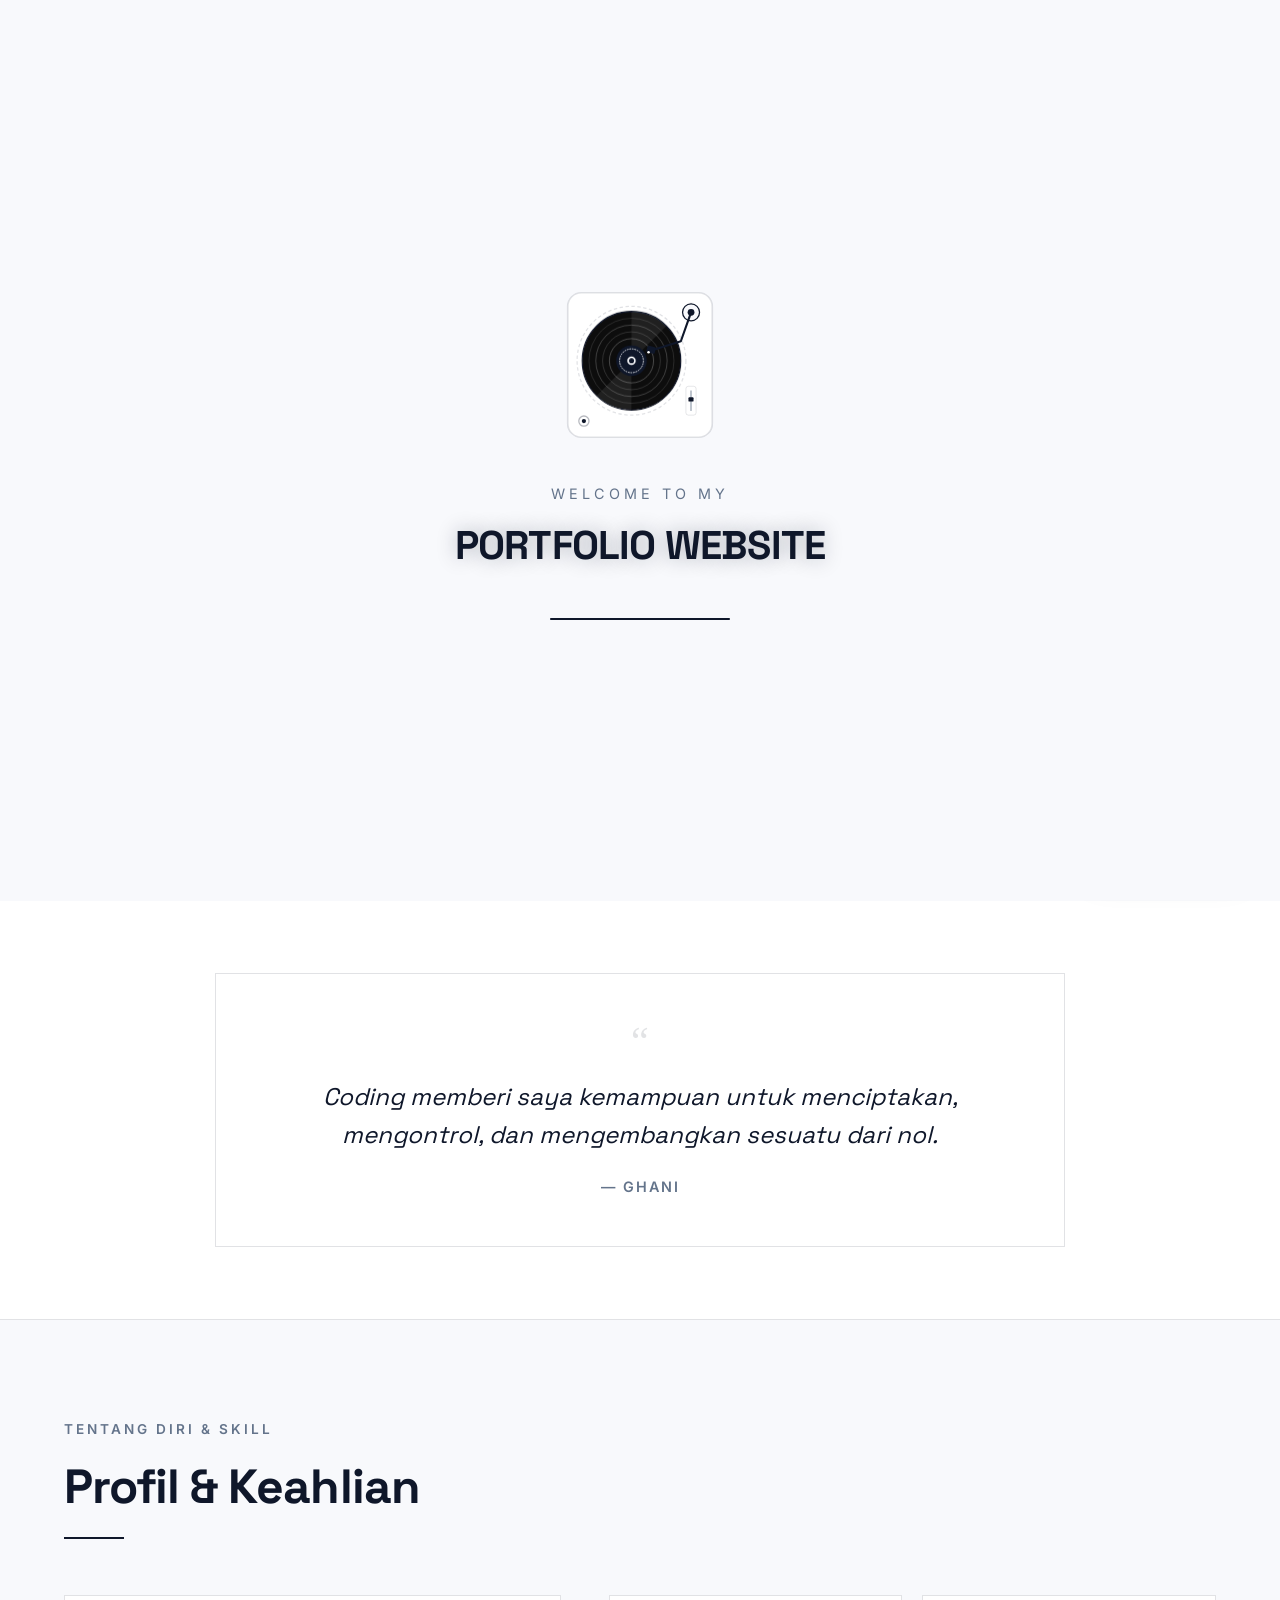
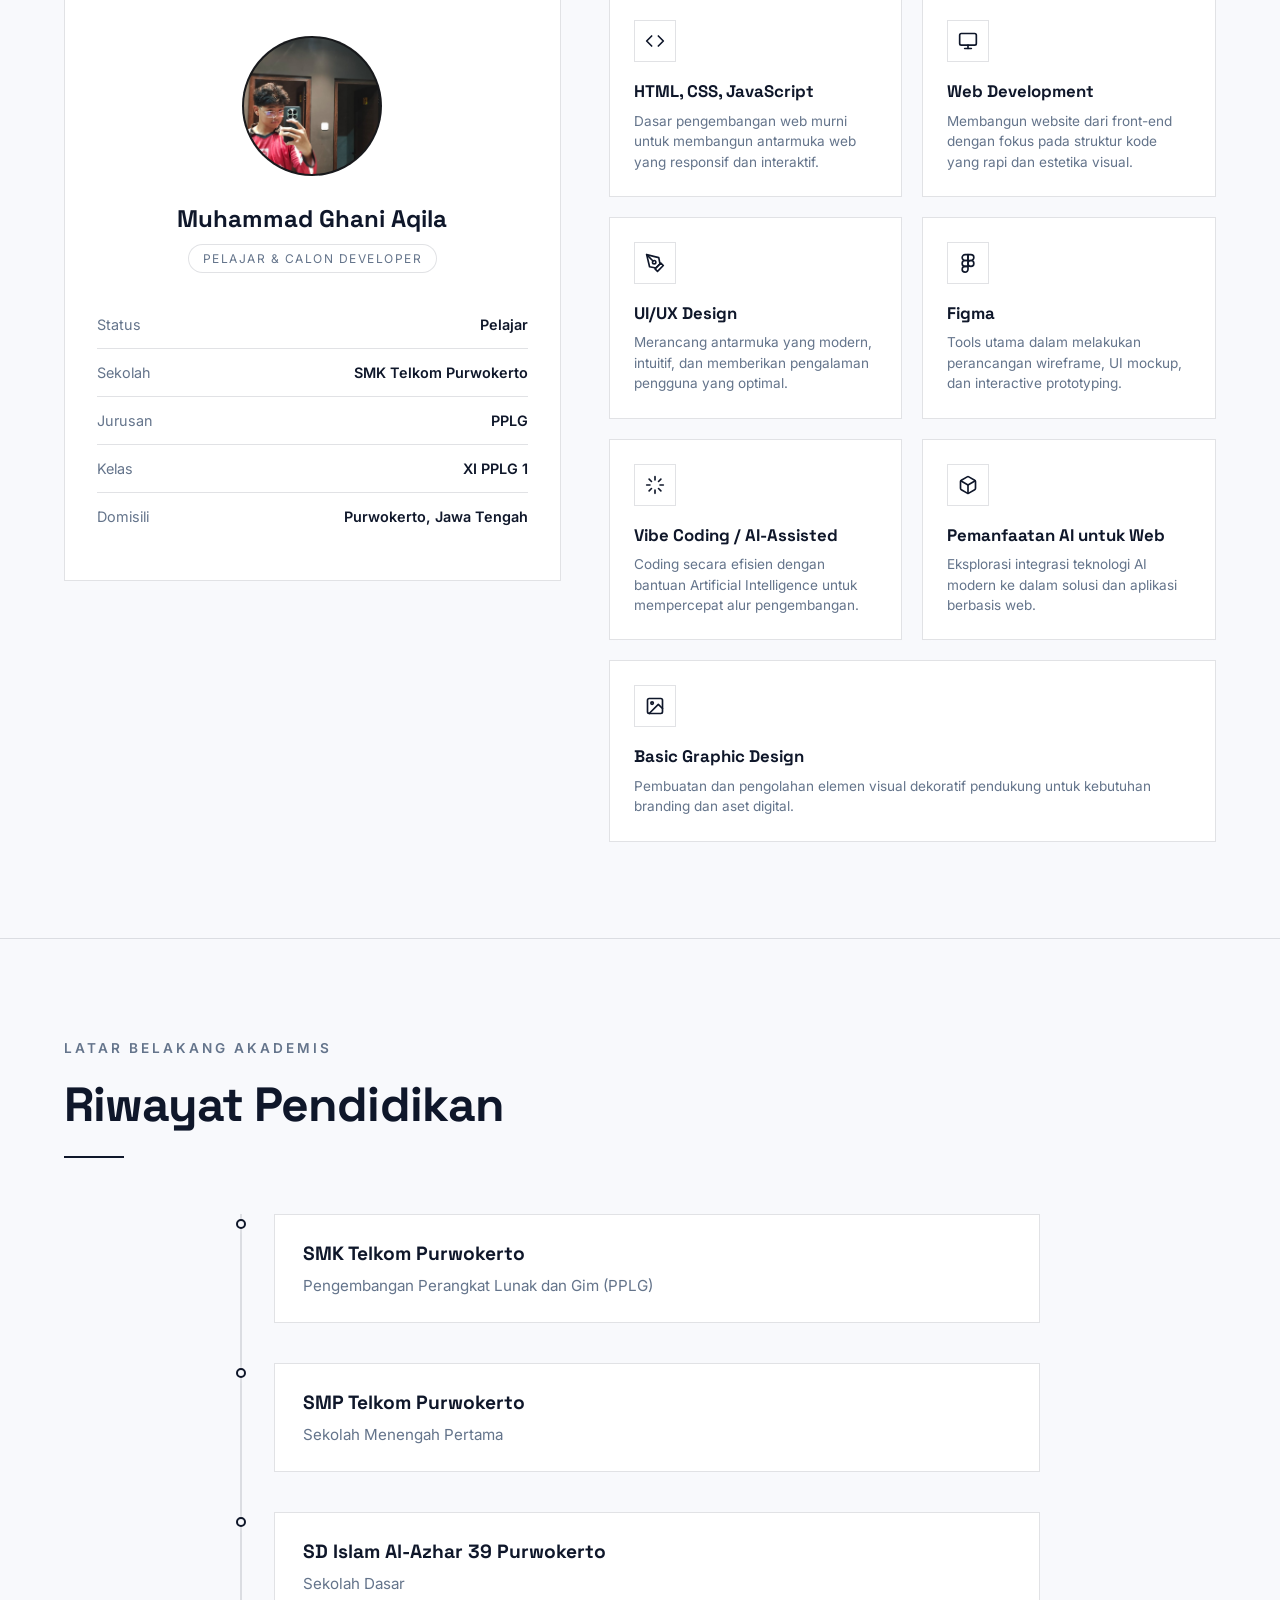
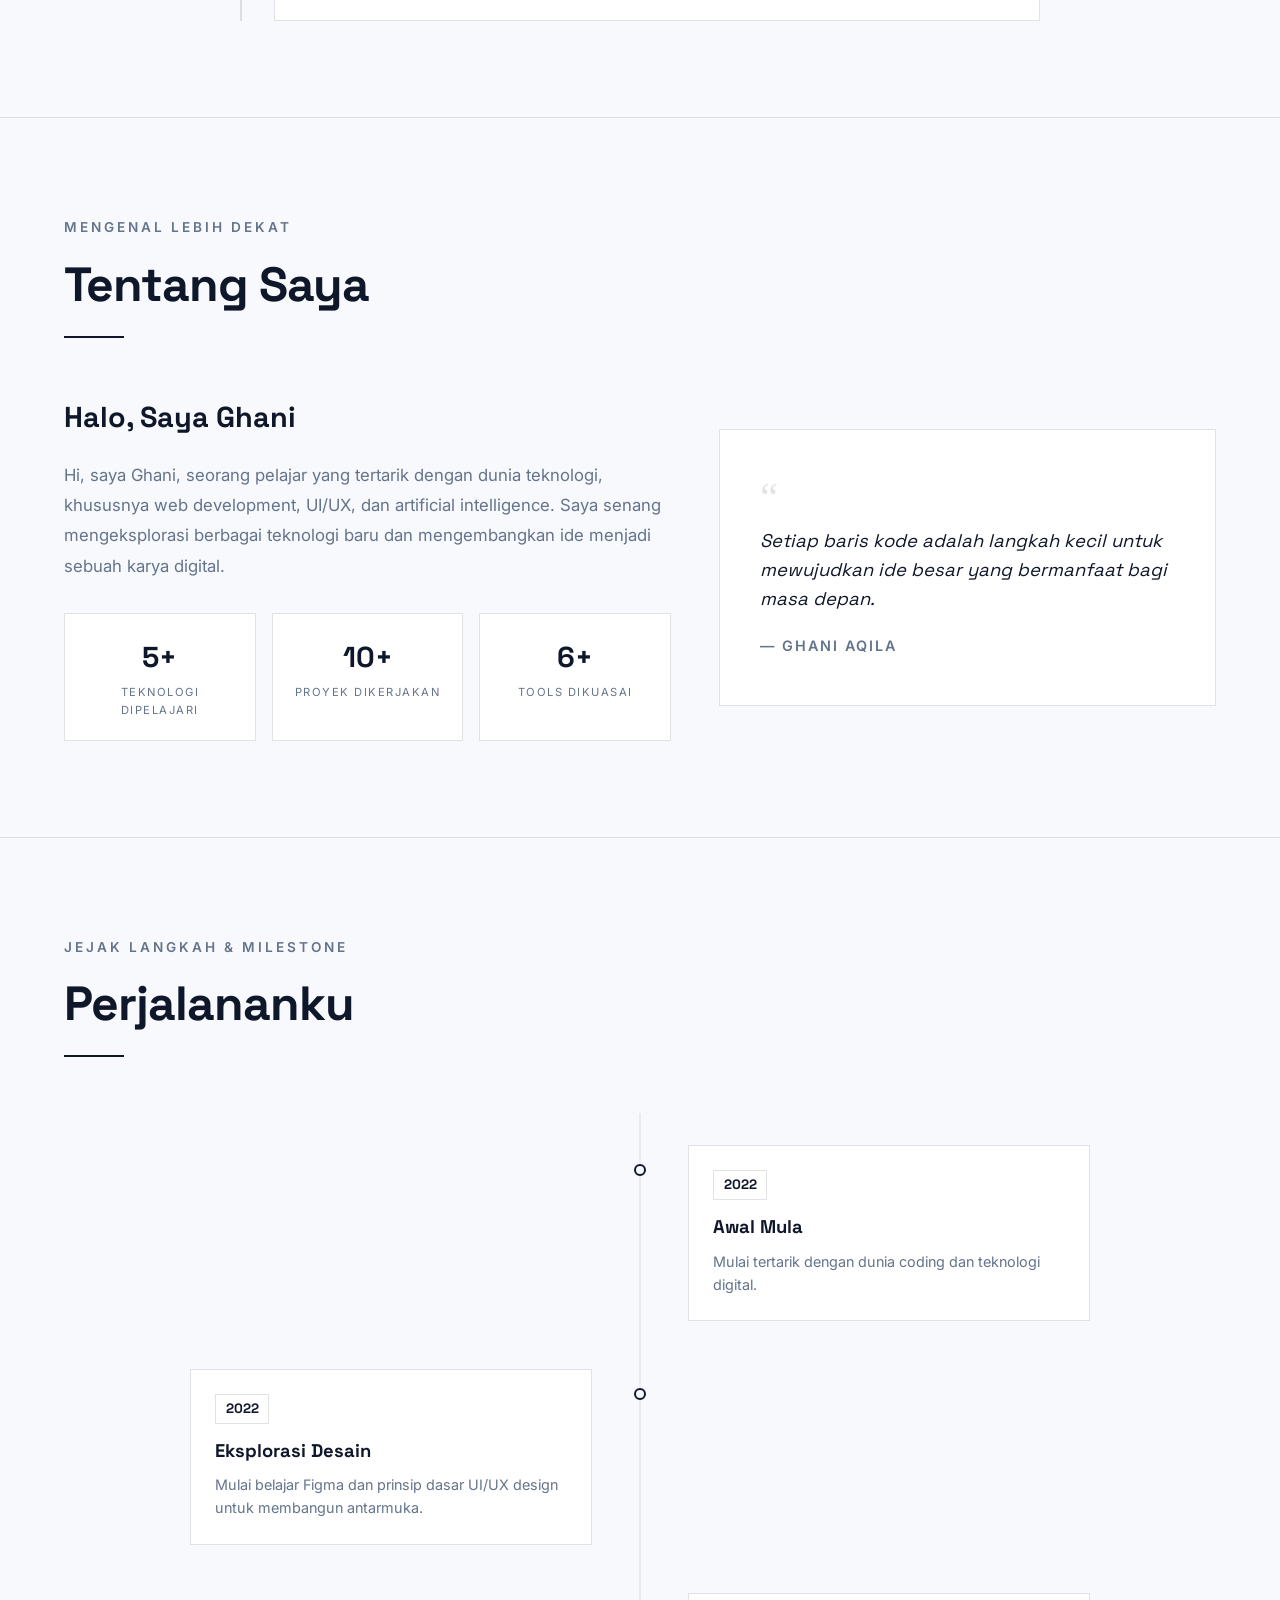
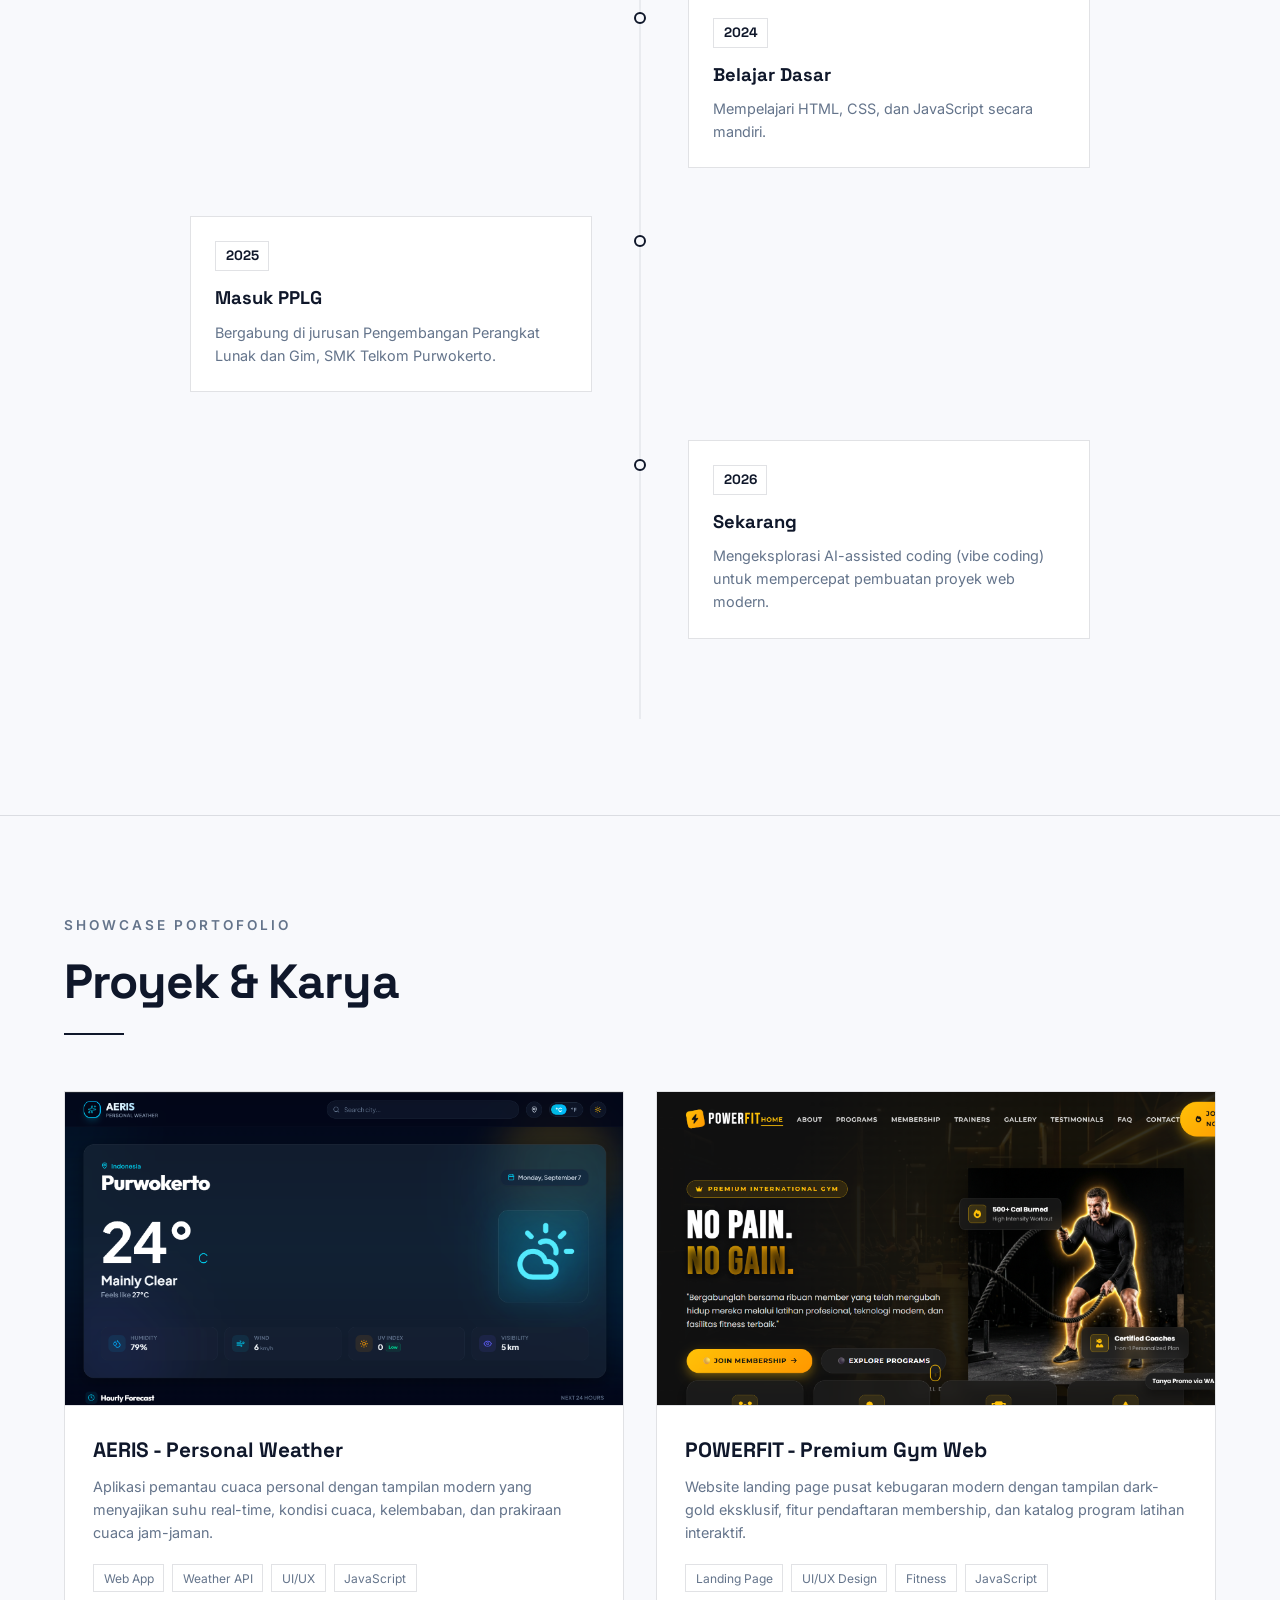
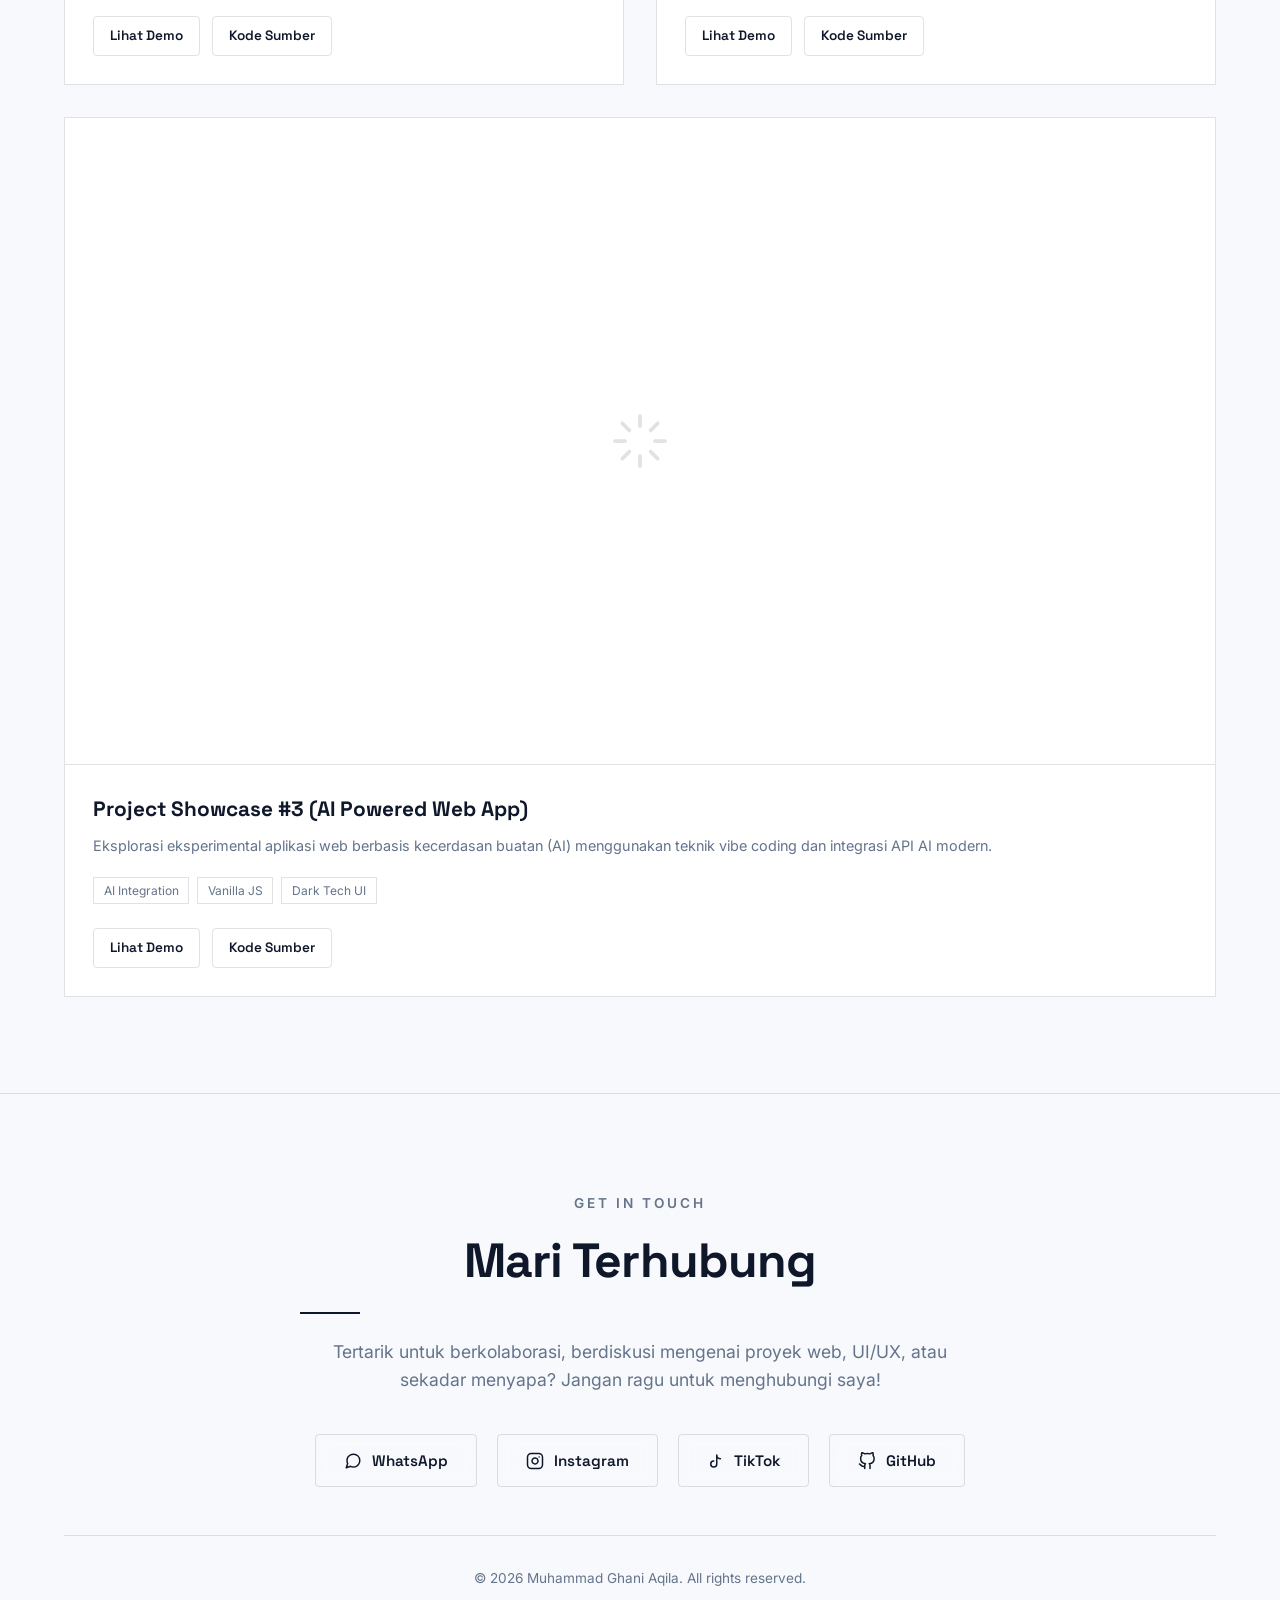
==== commit 5ca24d70: "apusjawa" ====
--- a/index.html
+++ b/index.html
@@ -137,11 +137,10 @@
       </ul>
 
       <div class="nav-actions">
-        <!-- Language Switcher Pill (ID / EN / JV) -->
+        <!-- Language Switcher Pill (ID / EN) -->
         <div class="lang-switcher" id="lang-switcher" title="Pilih Bahasa / Language">
           <button class="lang-btn active" data-lang="id" aria-pressed="true">ID</button>
           <button class="lang-btn" data-lang="en" aria-pressed="false">EN</button>
-          <button class="lang-btn" data-lang="jv" aria-pressed="false">JV</button>
         </div>
 
         <button class="theme-toggle-btn" id="theme-toggle-btn" aria-label="Beralih Tema">
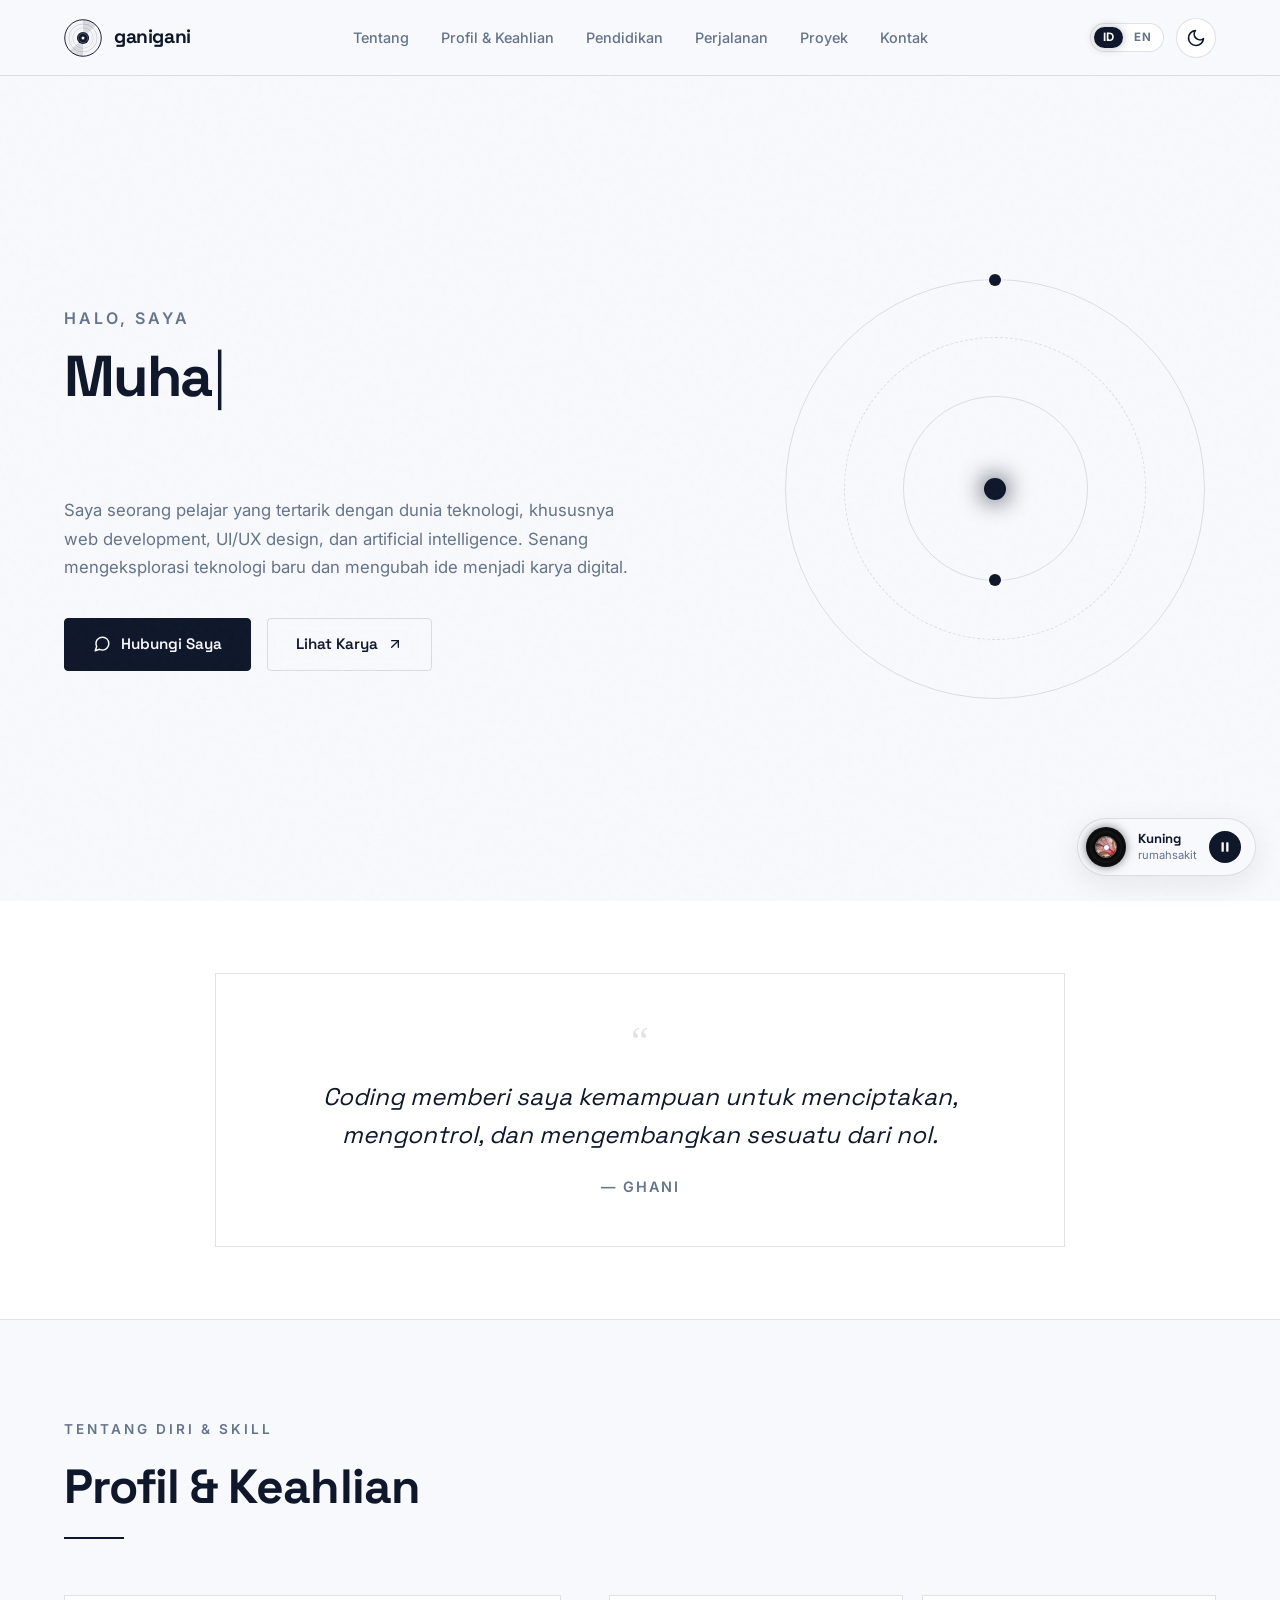
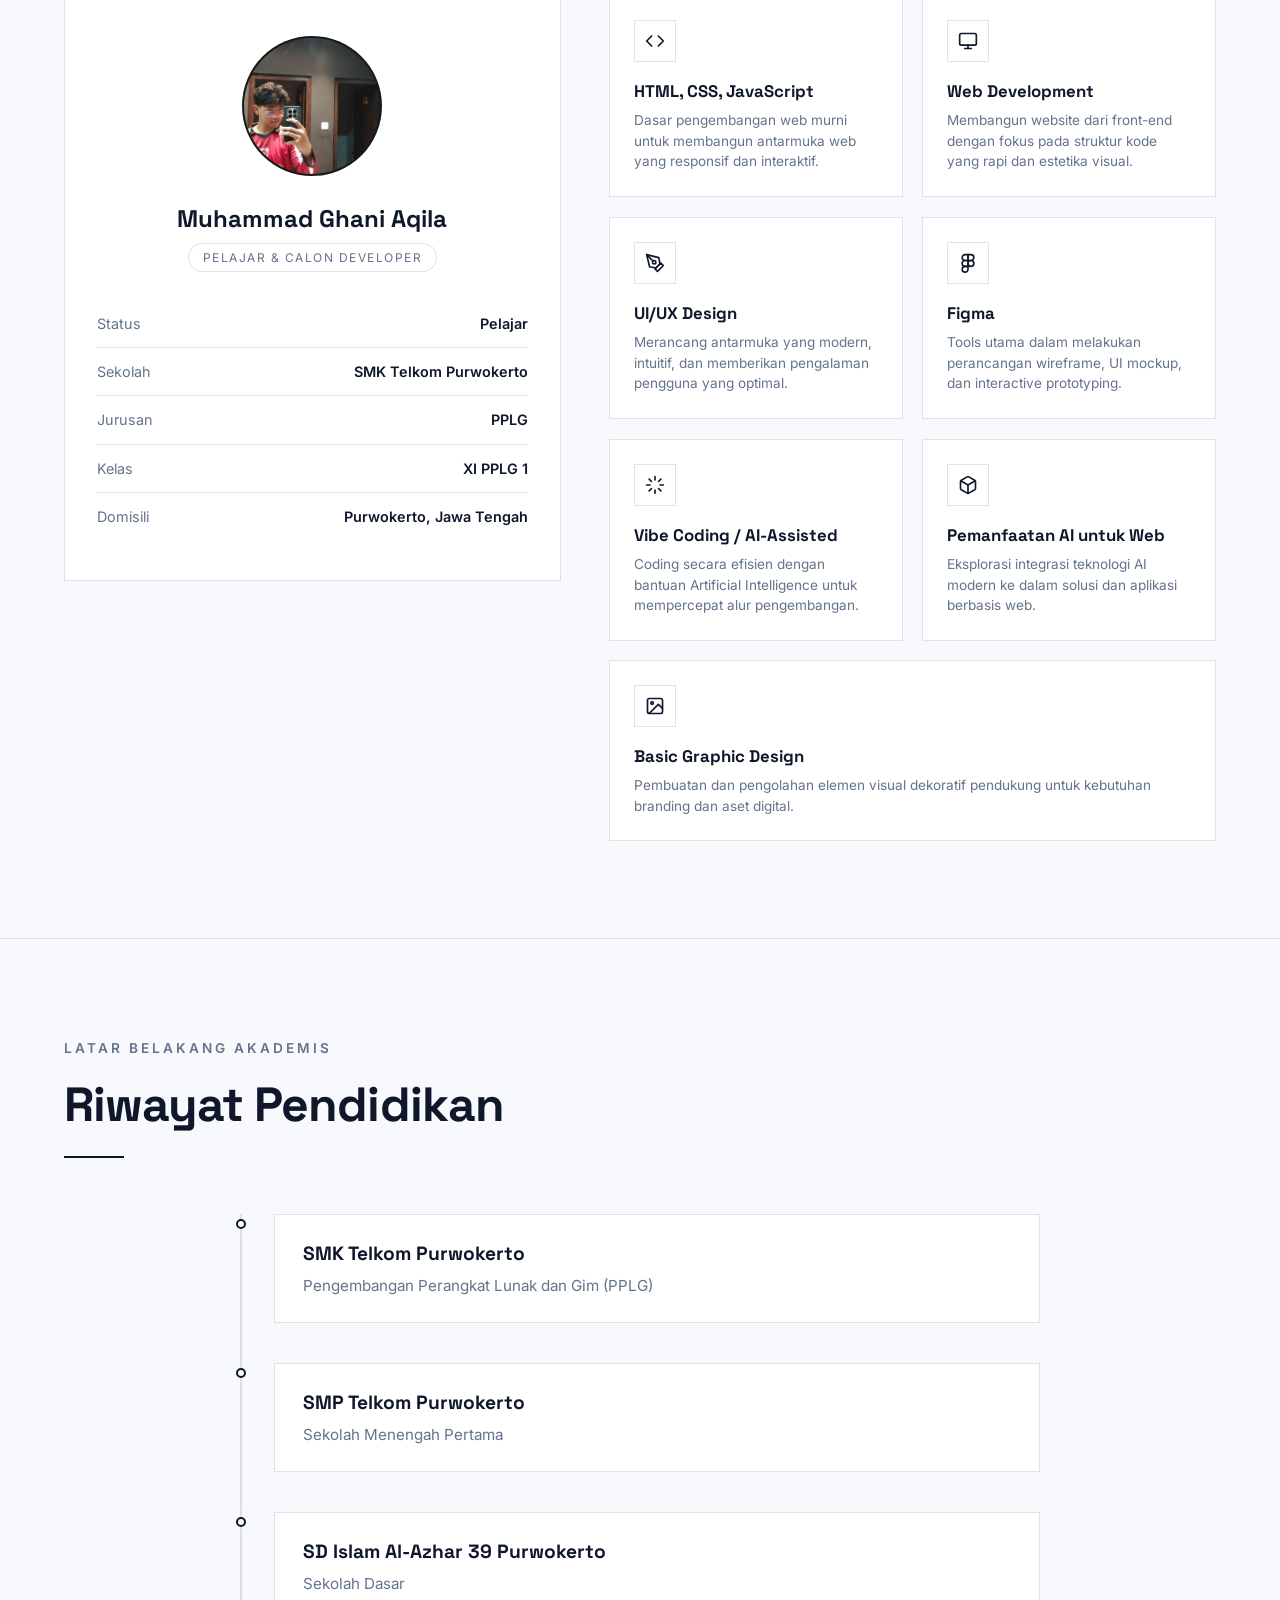
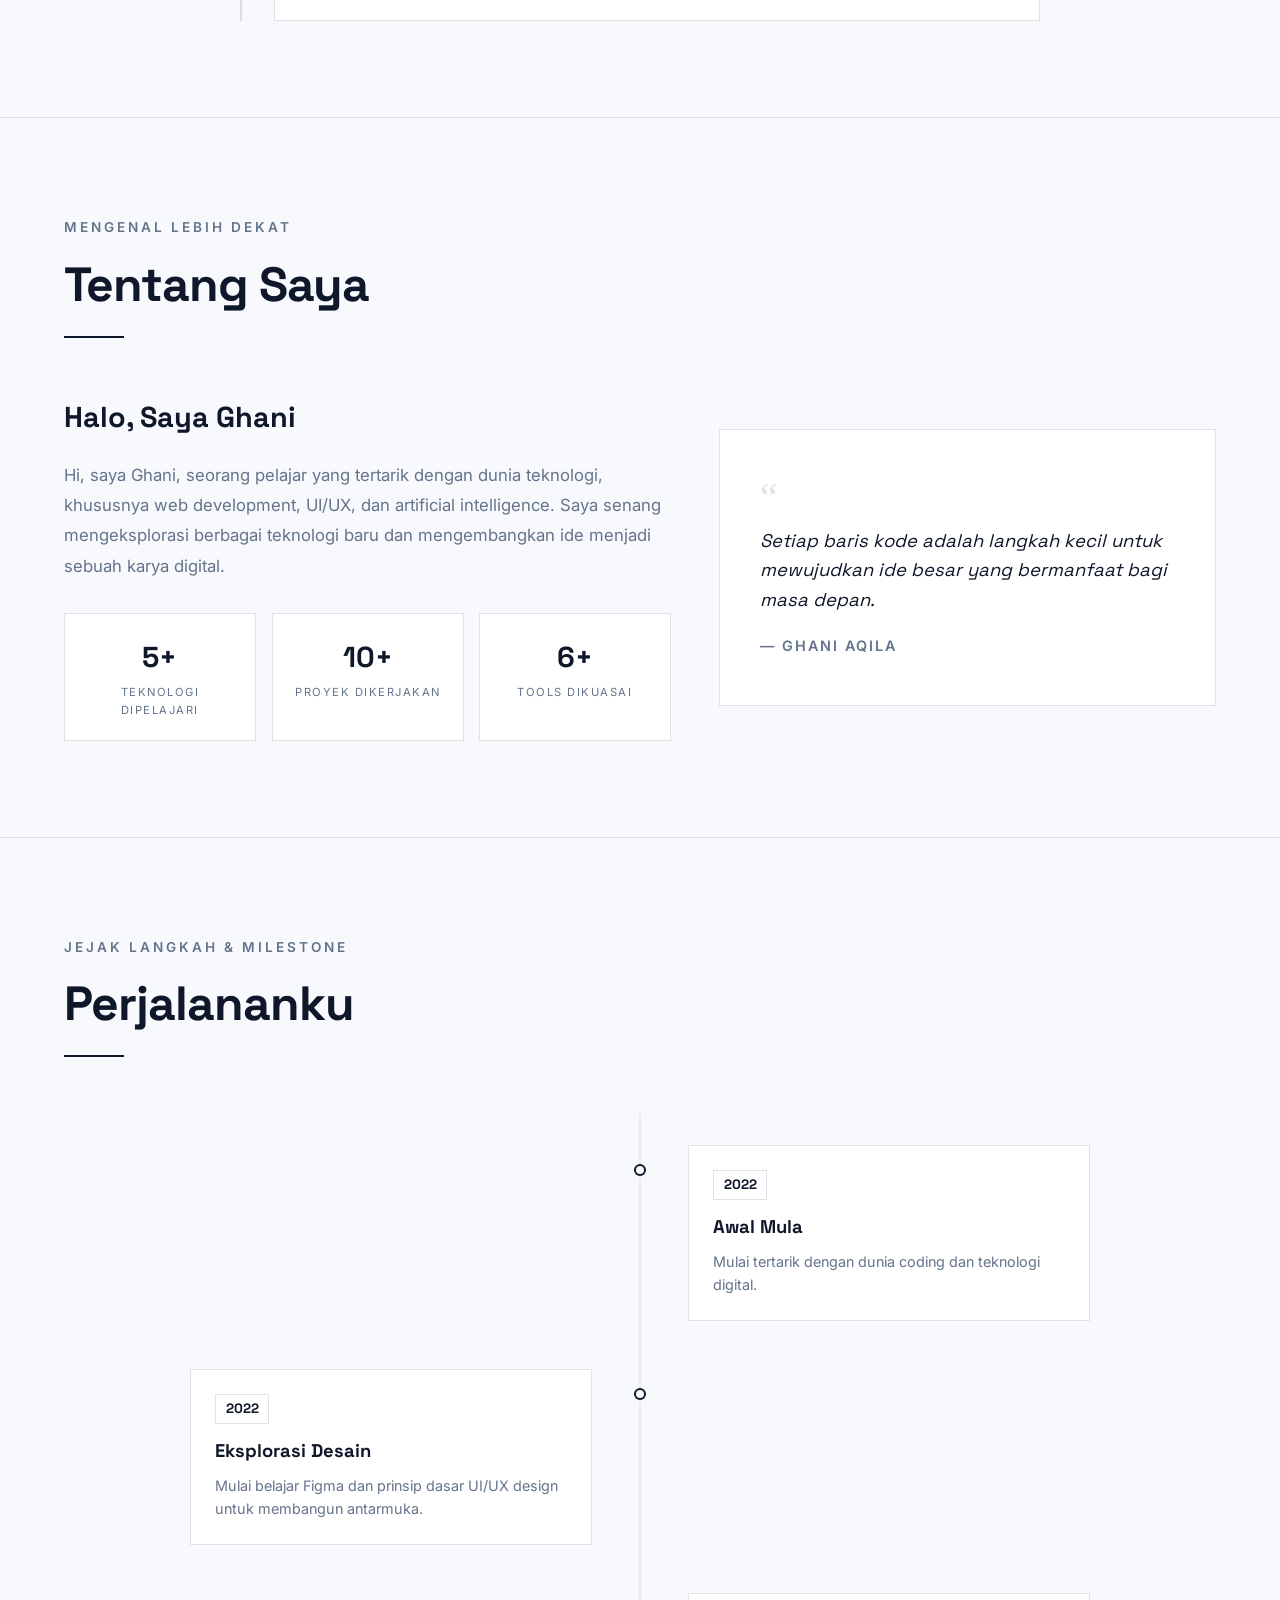
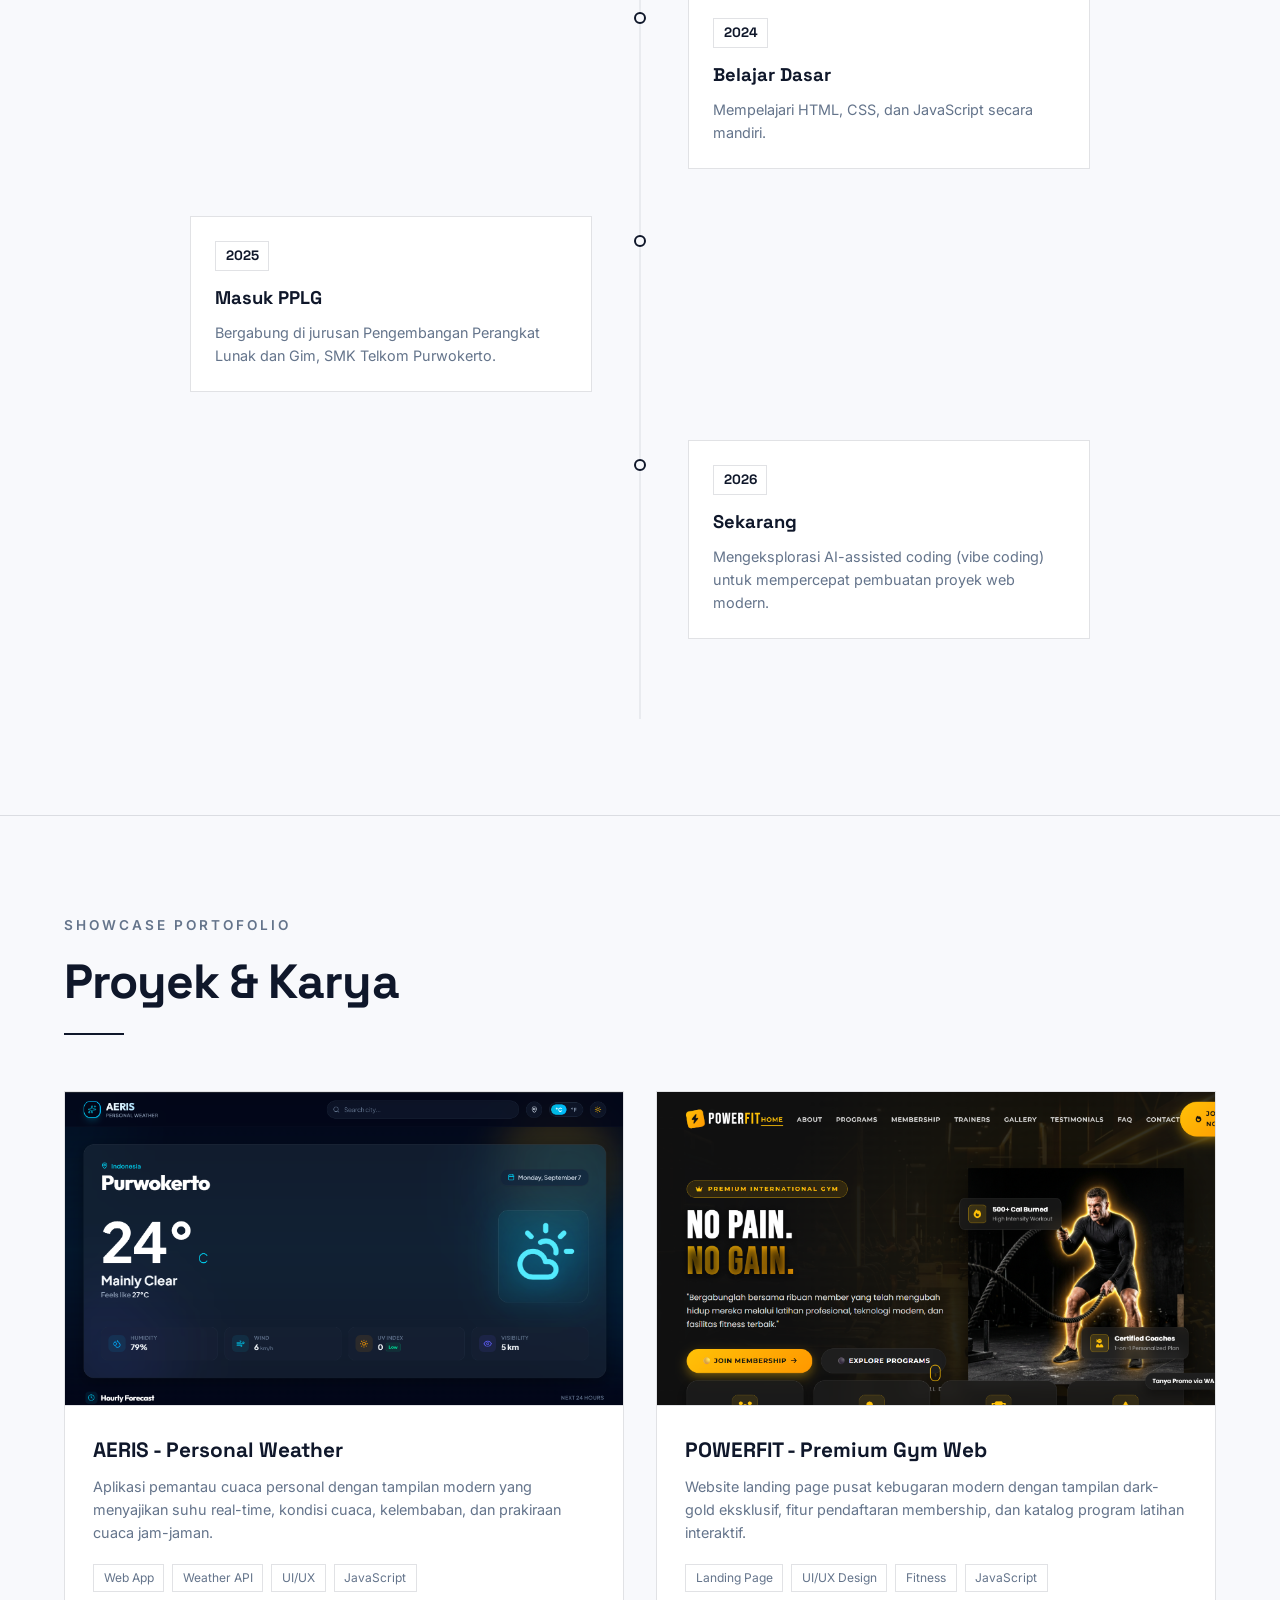
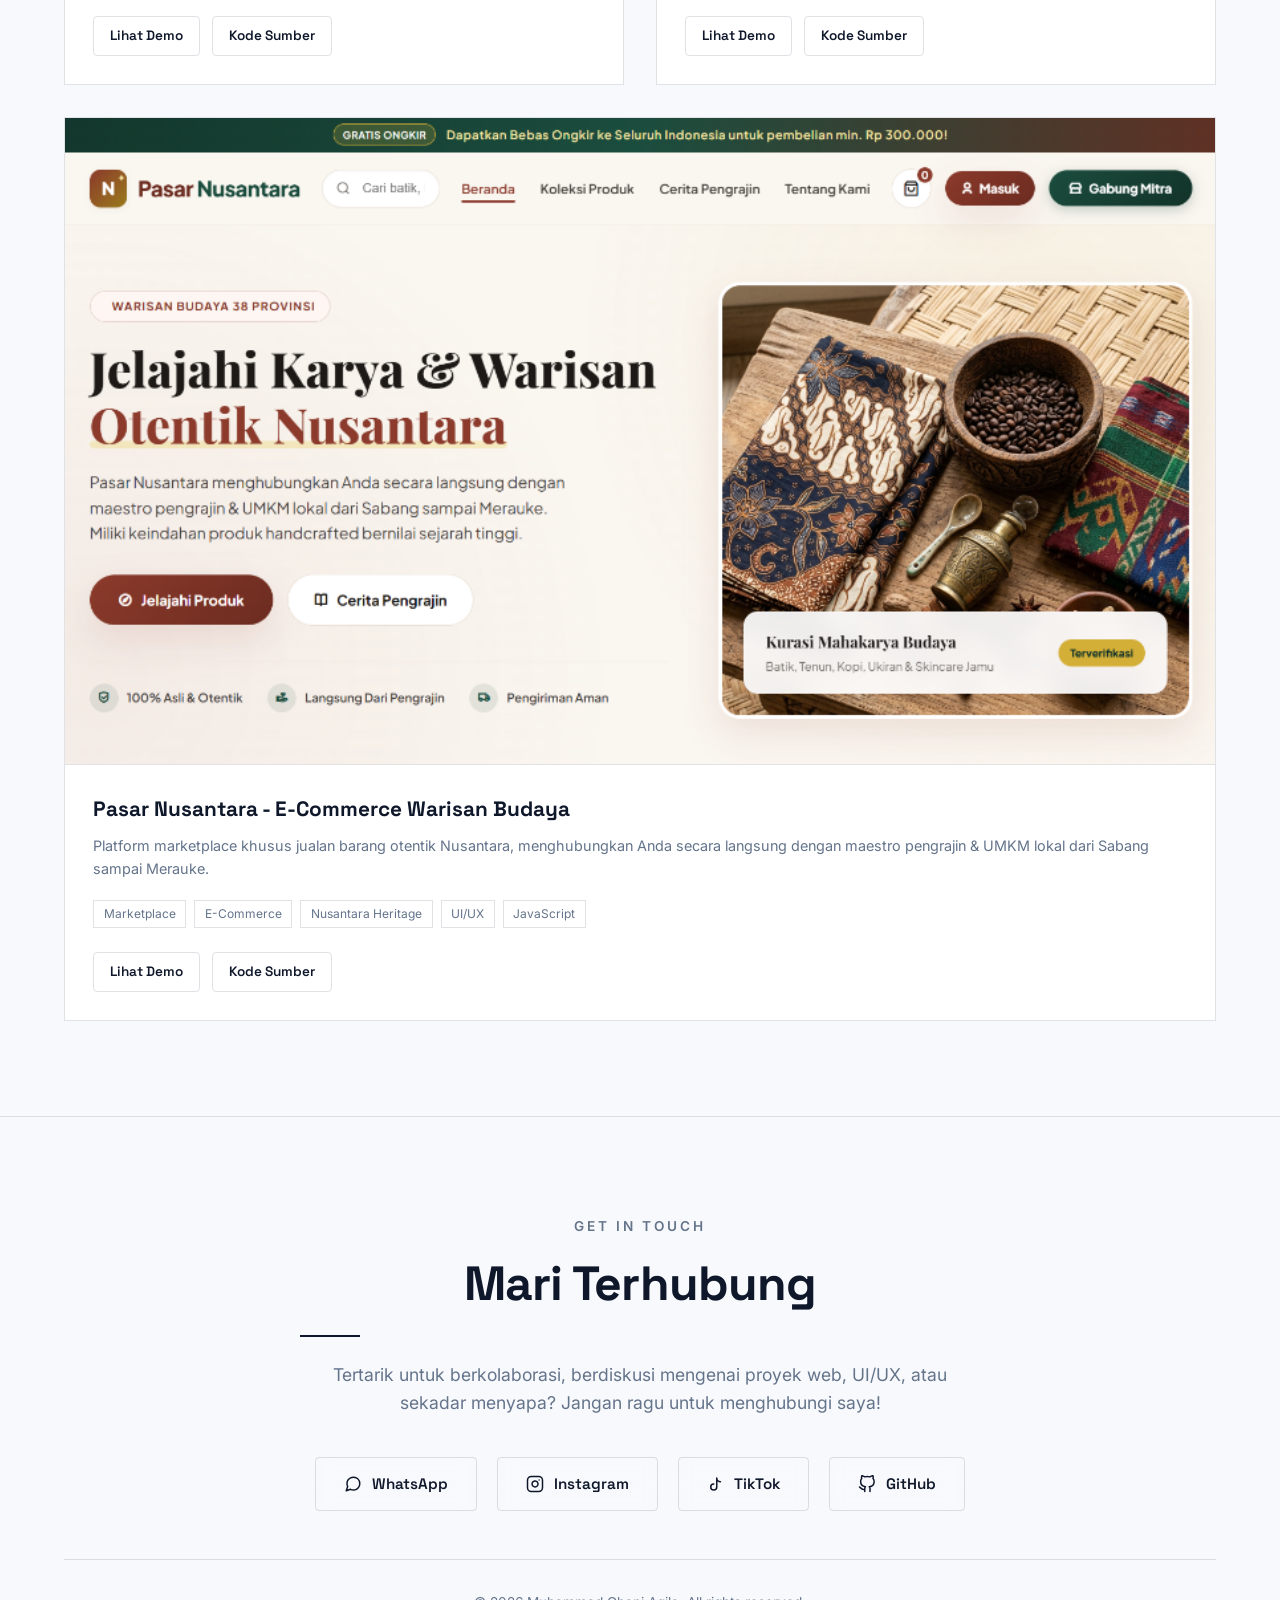
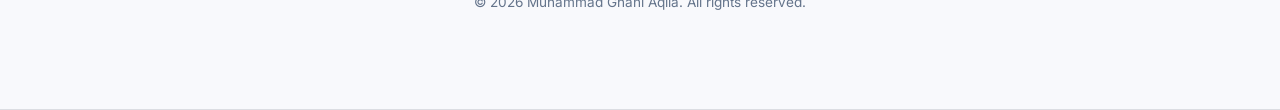
==== commit 3439c21d: "projek3" ====
--- a/index.html
+++ b/index.html
@@ -645,27 +645,24 @@
             </div>
           </div>
 
-          <!-- Card Proyek 3 -->
+          <!-- Card Proyek 3 - Pasar Nusantara Marketplace -->
           <div class="project-card reveal delay-1" style="grid-column: span 2;">
             <div class="project-thumb">
-              <svg class="project-thumb-svg" viewBox="0 0 24 24" fill="none" stroke="currentColor" stroke-width="1.5"
-                stroke-linecap="round" stroke-linejoin="round">
-                <path
-                  d="M12 2v4M12 18v4M4.93 4.93l2.83 2.83M16.24 16.24l2.83 2.83M2 12h4M18 12h4M4.93 19.07l2.83-2.83M16.24 7.76l2.83-2.83">
-                </path>
-              </svg>
+              <img src="assets/images/project-3.png" alt="Pasar Nusantara - Marketplace Warisan Budaya" class="project-thumb-img">
             </div>
             <div class="project-body">
-              <h3 class="project-title">Project Showcase #3 (AI Powered Web App)</h3>
-              <p class="project-desc" data-i18n="projects.3_desc">Eksplorasi eksperimental aplikasi web berbasis kecerdasan buatan (AI) menggunakan teknik vibe coding dan integrasi API AI modern.</p>
+              <h3 class="project-title">Pasar Nusantara - E-Commerce Warisan Budaya</h3>
+              <p class="project-desc" data-i18n="projects.3_desc">Platform marketplace khusus jualan barang otentik Nusantara, menghubungkan Anda secara langsung dengan maestro pengrajin & UMKM lokal dari Sabang sampai Merauke.</p>
               <div class="project-tags">
-                <span class="tag">AI Integration</span>
-                <span class="tag">Vanilla JS</span>
-                <span class="tag">Dark Tech UI</span>
+                <span class="tag">Marketplace</span>
+                <span class="tag">E-Commerce</span>
+                <span class="tag">Nusantara Heritage</span>
+                <span class="tag">UI/UX</span>
+                <span class="tag">JavaScript</span>
               </div>
               <div class="project-actions">
-                <a href="#" class="btn btn-outline btn-sm" data-i18n="projects.btn_demo">Lihat Demo</a>
-                <a href="#" class="btn btn-outline btn-sm" data-i18n="projects.btn_code">Kode Sumber</a>
+                <a href="pasar-nusantara.html" class="btn btn-outline btn-sm" data-i18n="projects.btn_demo">Lihat Demo</a>
+                <a href="https://github.com/MuhammadGhaniAqila/Website-Monokrom" target="_blank" rel="noopener noreferrer" class="btn btn-outline btn-sm" data-i18n="projects.btn_code">Kode Sumber</a>
               </div>
             </div>
           </div>
--- a/css/style.css
+++ b/css/style.css
@@ -846,15 +846,83 @@
   border: 1px solid var(--color-border);
   background: var(--color-card);
   padding: 1.5rem;
-  transition: all var(--transition-fast);
   backdrop-filter: blur(6px);
-}
-
-.skill-card:hover {
-  border-color: var(--color-text);
-  background: var(--color-card-hover);
-  transform: translateY(-3px);
-  box-shadow: 0 5px 20px rgba(255, 255, 255, 0.05);
+  position: relative;
+  overflow: hidden;
+  transform-style: preserve-3d;
+  will-change: transform;
+  transition: border-color 0.3s ease, box-shadow 0.3s ease;
+}
+
+/* Spotlight glow following cursor for cards */
+.profile-card,
+.skill-card,
+.quote-card,
+.edu-card,
+.journey-card,
+.project-card,
+.stat-box {
+  position: relative;
+  overflow: hidden;
+  transform-style: preserve-3d;
+  will-change: transform;
+  transition: border-color 0.3s ease, box-shadow 0.3s ease;
+}
+
+.profile-card::before,
+.skill-card::before,
+.quote-card::before,
+.edu-card::before,
+.journey-card::before,
+.project-card::before,
+.stat-box::before {
+  content: '';
+  position: absolute;
+  top: 0;
+  left: 0;
+  width: 100%;
+  height: 100%;
+  background: radial-gradient(
+    320px circle at var(--mouse-x, 50%) var(--mouse-y, 50%),
+    rgba(255, 255, 255, 0.12),
+    transparent 75%
+  );
+  opacity: 0;
+  pointer-events: none;
+  transition: opacity 0.35s ease;
+  z-index: 1;
+}
+
+.profile-card:hover::before,
+.skill-card:hover::before,
+.quote-card:hover::before,
+.edu-card:hover::before,
+.journey-card:hover::before,
+.project-card:hover::before,
+.stat-box:hover::before {
+  opacity: 1;
+}
+
+.profile-card:hover,
+.skill-card:hover,
+.quote-card:hover,
+.edu-card:hover,
+.journey-card:hover,
+.project-card:hover,
+.stat-box:hover {
+  border-color: var(--color-border-glow);
+  box-shadow: 0 10px 30px rgba(0, 0, 0, 0.25), 0 0 20px var(--color-border-glow);
+}
+
+.profile-card > *,
+.skill-card > *,
+.quote-card > *,
+.edu-card > *,
+.journey-card > *,
+.project-card > *,
+.stat-box > * {
+  position: relative;
+  z-index: 2;
 }
 
 .skill-icon-box {
